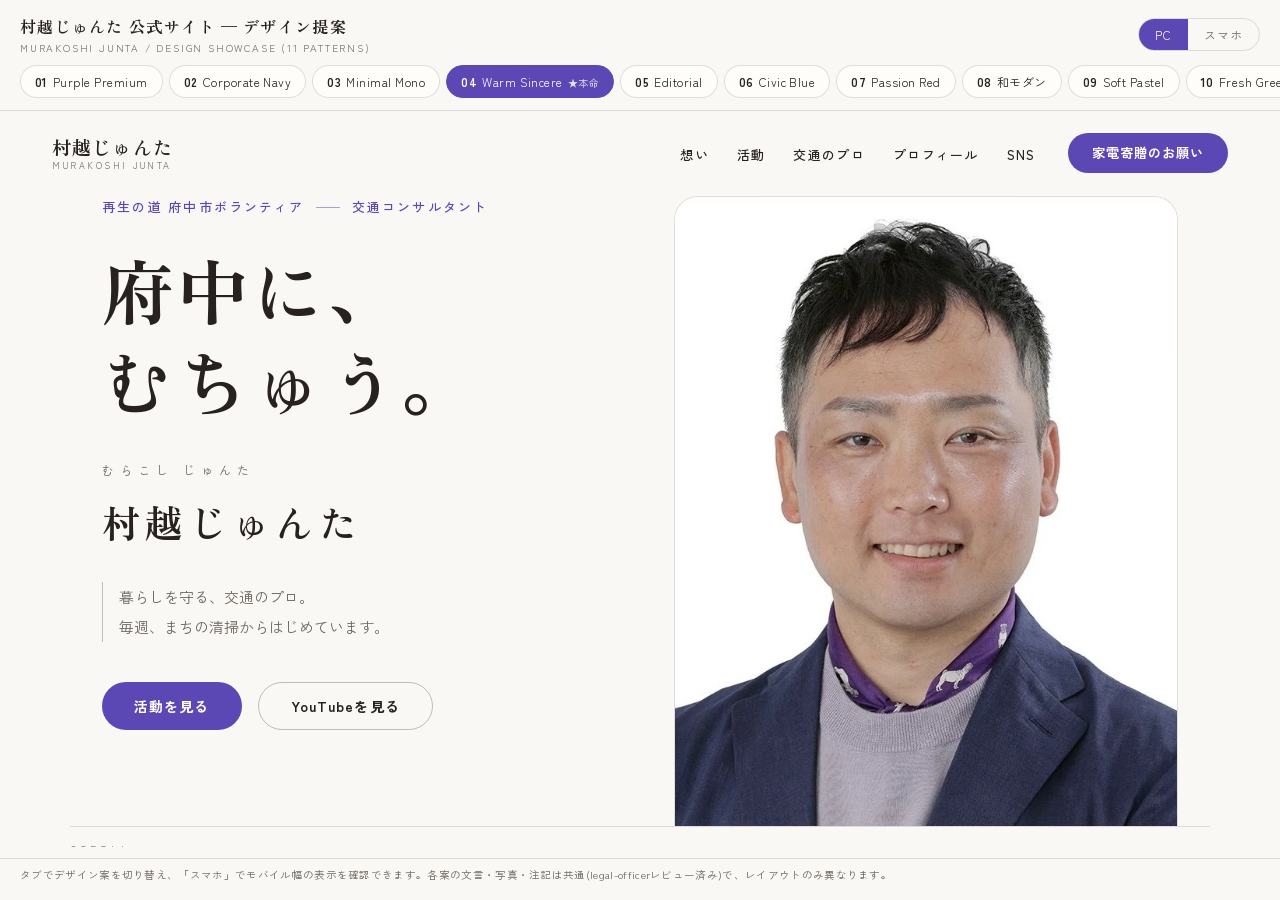
==== index.html @ f4a3b95d "村越じゅんた公式サイト: 本命案(pattern-00)+ショーケース+素材 - 本命案: 誠実紫×暖オフホワイト×明朝、legal-officerレビュー済み - ショーケース: 11案タブ切替(残" ====
<!DOCTYPE html>
<html lang="ja">
<head>
<meta charset="UTF-8">
<meta name="viewport" content="width=device-width, initial-scale=1.0">
<meta name="robots" content="noindex, nofollow">
<title>村越じゅんた 公式サイト デザイン提案(全11案)</title>
<meta name="description" content="村越じゅんた公式サイトのデザイン提案ショーケース。11案をタブで切り替えて確認できます。">
<meta property="og:type" content="website">
<meta property="og:title" content="村越じゅんた 公式サイト デザイン提案(全11案)">
<meta property="og:description" content="11案をタブで切り替えて確認できます。">
<meta property="og:image" content="https://yukinobu-nakamura.github.io/murakoshi-hp/assets/img/ogp.png">
<meta name="twitter:card" content="summary_large_image">
<link rel="icon" href="assets/img/favicon-64.png" type="image/png">
<link rel="preconnect" href="https://fonts.googleapis.com">
<link rel="preconnect" href="https://fonts.gstatic.com" crossorigin>
<link href="https://fonts.googleapis.com/css2?family=Zen+Kaku+Gothic+New:wght@400;500;700&family=Zen+Old+Mincho:wght@700&display=swap" rel="stylesheet">
<style>
:root{
  --bg:#faf8f4; --panel:#fffdfa; --ink:#272220; --soft:#6f6862;
  --accent:#5b48b5; --line:rgba(39,34,32,.14);
}
*{ box-sizing:border-box; }
html,body{ height:100%; }
body{
  margin:0; font-family:"Zen Kaku Gothic New","Hiragino Kaku Gothic ProN",sans-serif;
  background:var(--bg); color:var(--ink);
  display:flex; flex-direction:column;
}
.bar{
  border-bottom:1px solid var(--line);
  background:var(--bg);
  flex-shrink:0;
}
.bar__top{
  display:flex; align-items:center; justify-content:space-between; gap:16px;
  padding:14px 20px 10px;
}
.bar__title{ display:flex; flex-direction:column; gap:2px; min-width:0; }
.bar__name{
  font-family:"Zen Old Mincho",serif; font-weight:700; font-size:16px; letter-spacing:.08em;
  white-space:nowrap; overflow:hidden; text-overflow:ellipsis;
}
.bar__sub{ font-size:10px; letter-spacing:.18em; color:var(--soft); }
.dev{ display:flex; gap:0; border:1px solid var(--line); border-radius:999px; overflow:hidden; flex-shrink:0; }
.dev button{
  border:0; background:transparent; padding:7px 16px;
  font:inherit; font-size:12px; letter-spacing:.08em; color:var(--soft); cursor:pointer;
}
.dev button.is-on{ background:var(--accent); color:#fffdfa; }
.tabs{
  display:flex; gap:6px; padding:0 20px 12px;
  overflow-x:auto; -webkit-overflow-scrolling:touch; scrollbar-width:thin;
}
.tab{
  flex-shrink:0;
  border:1px solid var(--line); border-radius:999px;
  background:var(--panel); color:var(--ink);
  padding:7px 14px; font:inherit; font-size:12px; letter-spacing:.04em; cursor:pointer;
  transition:border-color .2s, background-color .2s, color .2s;
  white-space:nowrap;
}
.tab:hover{ border-color:var(--accent); color:var(--accent); }
.tab.is-on{ background:var(--accent); border-color:var(--accent); color:#fffdfa; }
.tab .no{ font-weight:700; margin-right:5px; }
.tab .star{ margin-left:5px; font-size:10px; opacity:.85; }
.stage{
  flex:1; min-height:0;
  display:flex; justify-content:center;
  background:#efece6;
}
.stage iframe{
  border:0; width:100%; height:100%; background:#fff; display:block;
  transition:width .3s;
}
.stage.is-sp{ padding:16px 0; }
.stage.is-sp iframe{
  width:390px; max-width:calc(100vw - 32px);
  border:1px solid var(--line); border-radius:16px;
  box-shadow:0 8px 40px rgba(39,34,32,.12);
}
.note{
  flex-shrink:0; border-top:1px solid var(--line);
  padding:8px 20px; font-size:10.5px; color:var(--soft); letter-spacing:.03em;
  background:var(--bg);
}
@media (max-width:768px){
  .bar__top{ padding:12px 16px 8px; }
  .tabs{ padding:0 16px 10px; }
  .note{ display:none; }
}
</style>
</head>
<body>

<header class="bar">
  <div class="bar__top">
    <div class="bar__title">
      <span class="bar__name">村越じゅんた 公式サイト — デザイン提案</span>
      <span class="bar__sub">MURAKOSHI JUNTA / DESIGN SHOWCASE (11 PATTERNS)</span>
    </div>
    <div class="dev" role="group" aria-label="表示幅の切り替え">
      <button type="button" id="devPc" class="is-on">PC</button>
      <button type="button" id="devSp">スマホ</button>
    </div>
  </div>
  <nav class="tabs" id="tabs" aria-label="デザイン案の切り替え"></nav>
</header>

<main class="stage" id="stage">
  <iframe id="frame" title="デザイン案プレビュー" src="patterns/pattern-00.html"></iframe>
</main>

<p class="note">タブでデザイン案を切り替え、「スマホ」でモバイル幅の表示を確認できます。各案の文言・写真・注記は共通(legal-officerレビュー済み)で、レイアウトのみ異なります。</p>

<script>
(function(){
  'use strict';
  var PATTERNS = [
    { no:'01', name:'Purple Premium',  file:'pattern-01.html' },
    { no:'02', name:'Corporate Navy',  file:'pattern-02.html' },
    { no:'03', name:'Minimal Mono',    file:'pattern-03.html' },
    { no:'04', name:'Warm Sincere',    file:'pattern-00.html', star:true },
    { no:'05', name:'Editorial',       file:'pattern-05.html' },
    { no:'06', name:'Civic Blue',      file:'pattern-06.html' },
    { no:'07', name:'Passion Red',     file:'pattern-07.html' },
    { no:'08', name:'和モダン',         file:'pattern-08.html' },
    { no:'09', name:'Soft Pastel',     file:'pattern-09.html' },
    { no:'10', name:'Fresh Green',     file:'pattern-10.html' },
    { no:'11', name:'Lavender Tech',   file:'pattern-11.html' }
  ];
  var tabs = document.getElementById('tabs');
  var frame = document.getElementById('frame');
  var stage = document.getElementById('stage');
  var devPc = document.getElementById('devPc');
  var devSp = document.getElementById('devSp');

  PATTERNS.forEach(function(p){
    var b = document.createElement('button');
    b.type = 'button';
    b.className = 'tab';
    b.dataset.file = p.file;
    b.dataset.no = p.no;
    b.innerHTML = '<span class="no">' + p.no + '</span>' + p.name + (p.star ? '<span class="star">★本命</span>' : '');
    b.addEventListener('click', function(){ select(p.no, true); });
    tabs.appendChild(b);
  });

  function select(no, pushHash){
    var p = PATTERNS.find(function(x){ return x.no === no; }) || PATTERNS[3];
    [].forEach.call(tabs.children, function(t){ t.classList.toggle('is-on', t.dataset.no === p.no); });
    var next = 'patterns/' + p.file;
    if (frame.getAttribute('src') !== next) frame.setAttribute('src', next);
    if (pushHash) history.replaceState(null, '', '#p' + p.no);
    document.title = '【' + p.no + ' ' + p.name + '】村越じゅんた 公式サイト デザイン提案';
  }

  devPc.addEventListener('click', function(){
    stage.classList.remove('is-sp');
    devPc.classList.add('is-on'); devSp.classList.remove('is-on');
  });
  devSp.addEventListener('click', function(){
    stage.classList.add('is-sp');
    devSp.classList.add('is-on'); devPc.classList.remove('is-on');
  });

  var m = location.hash.match(/^#p(\d{2})$/);
  select(m ? m[1] : '04', false);
})();
</script>
</body>
</html>
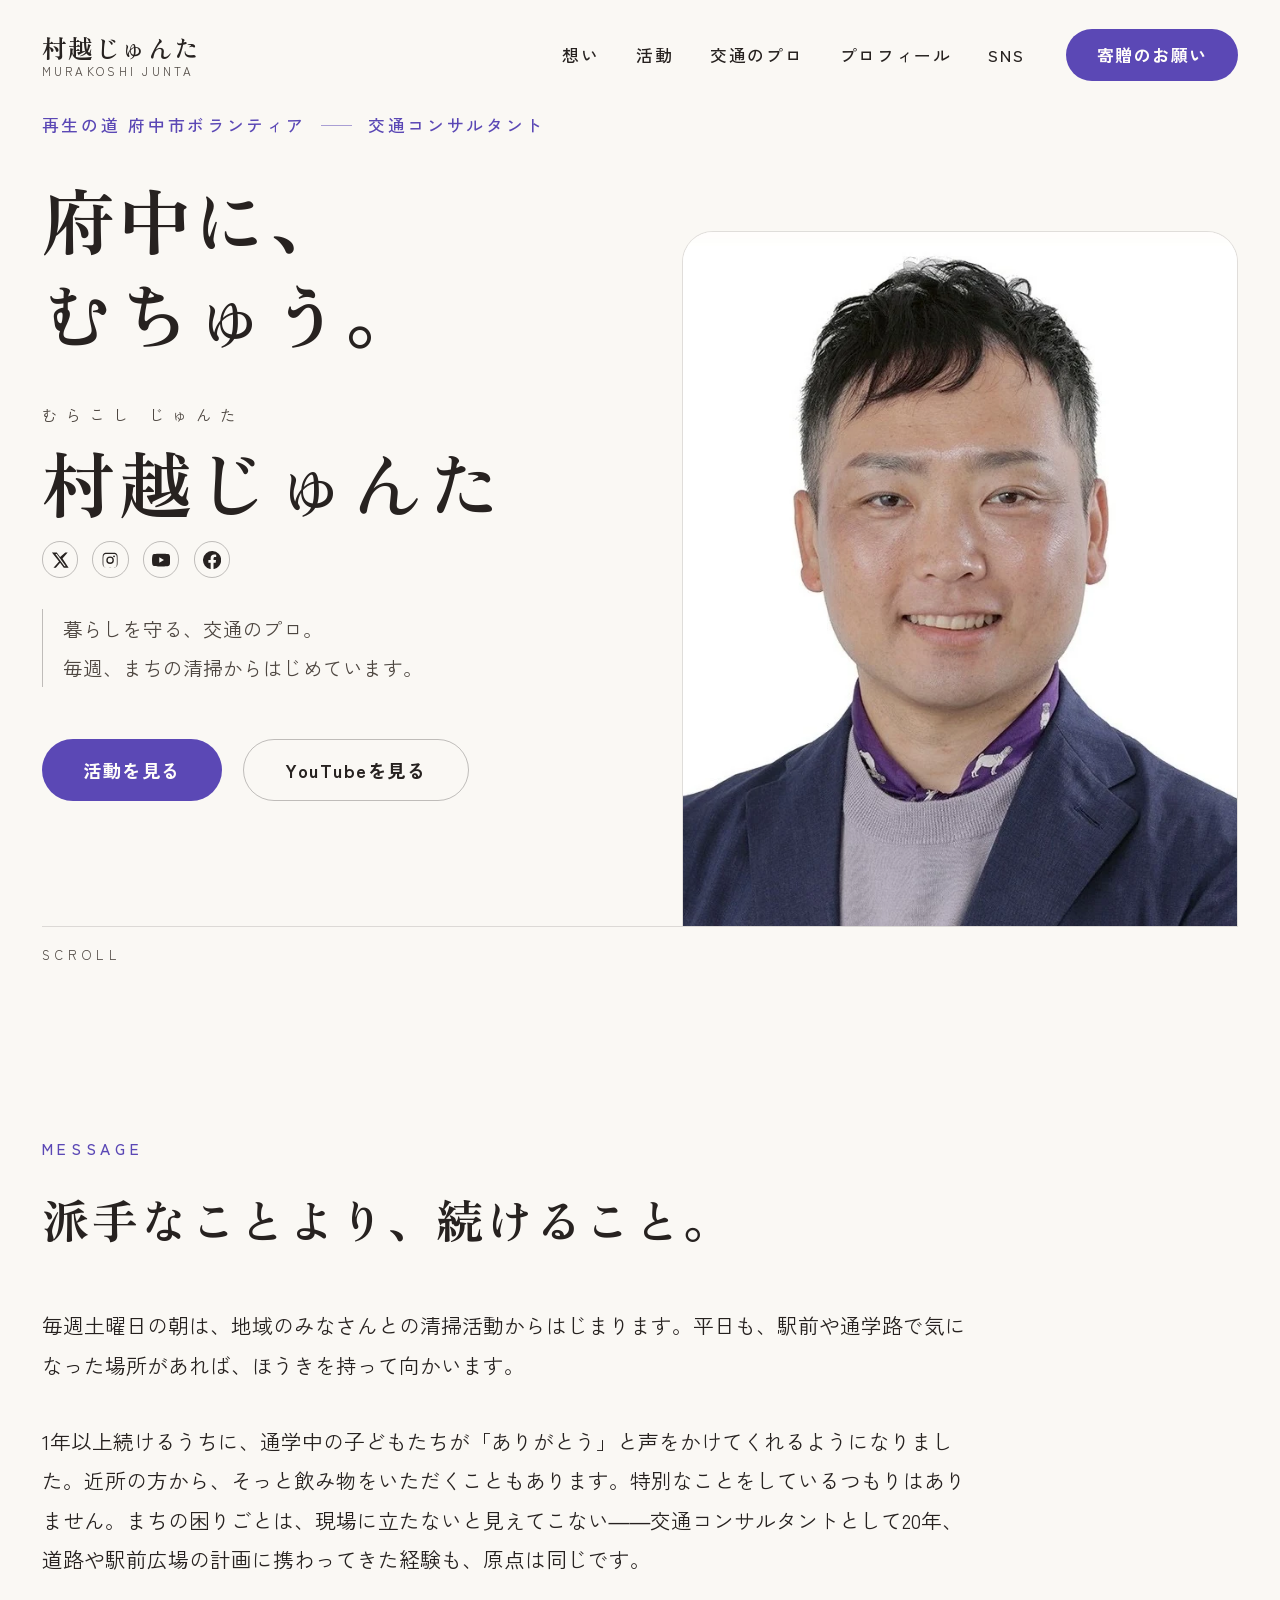
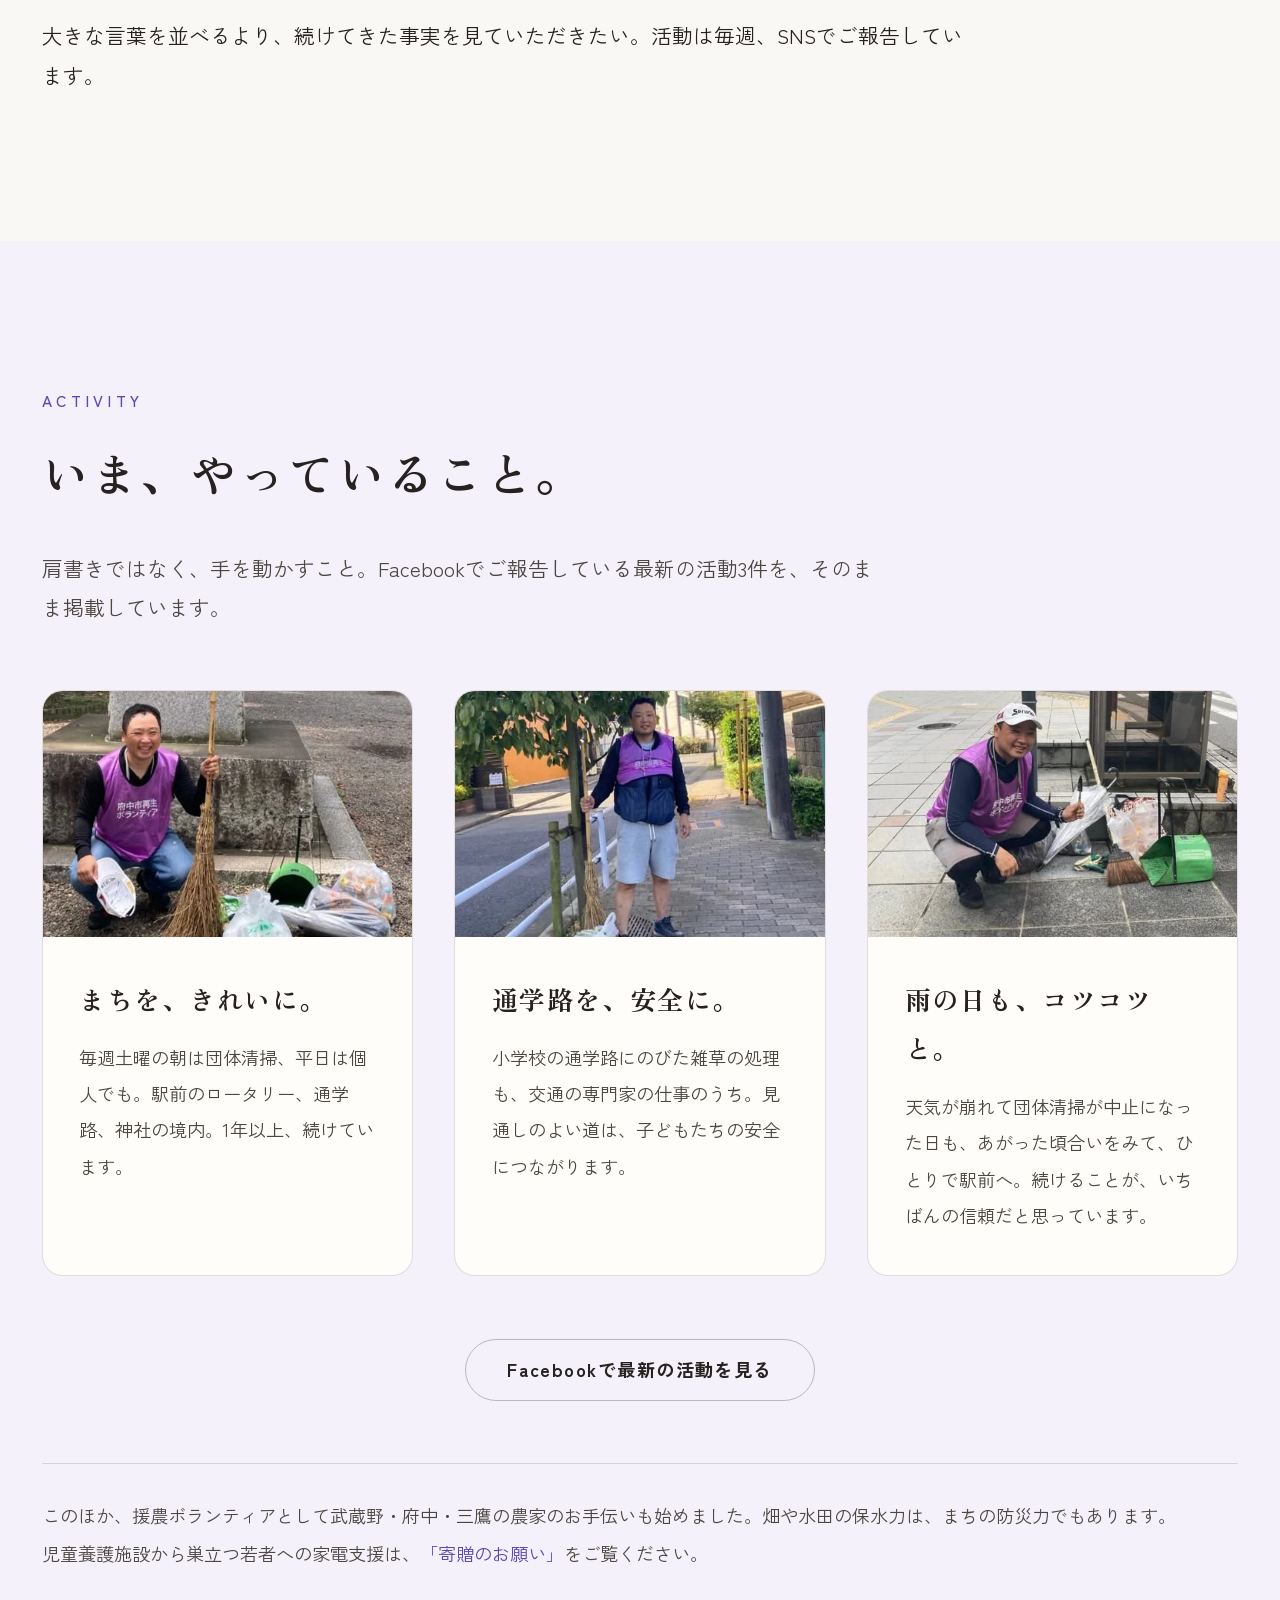
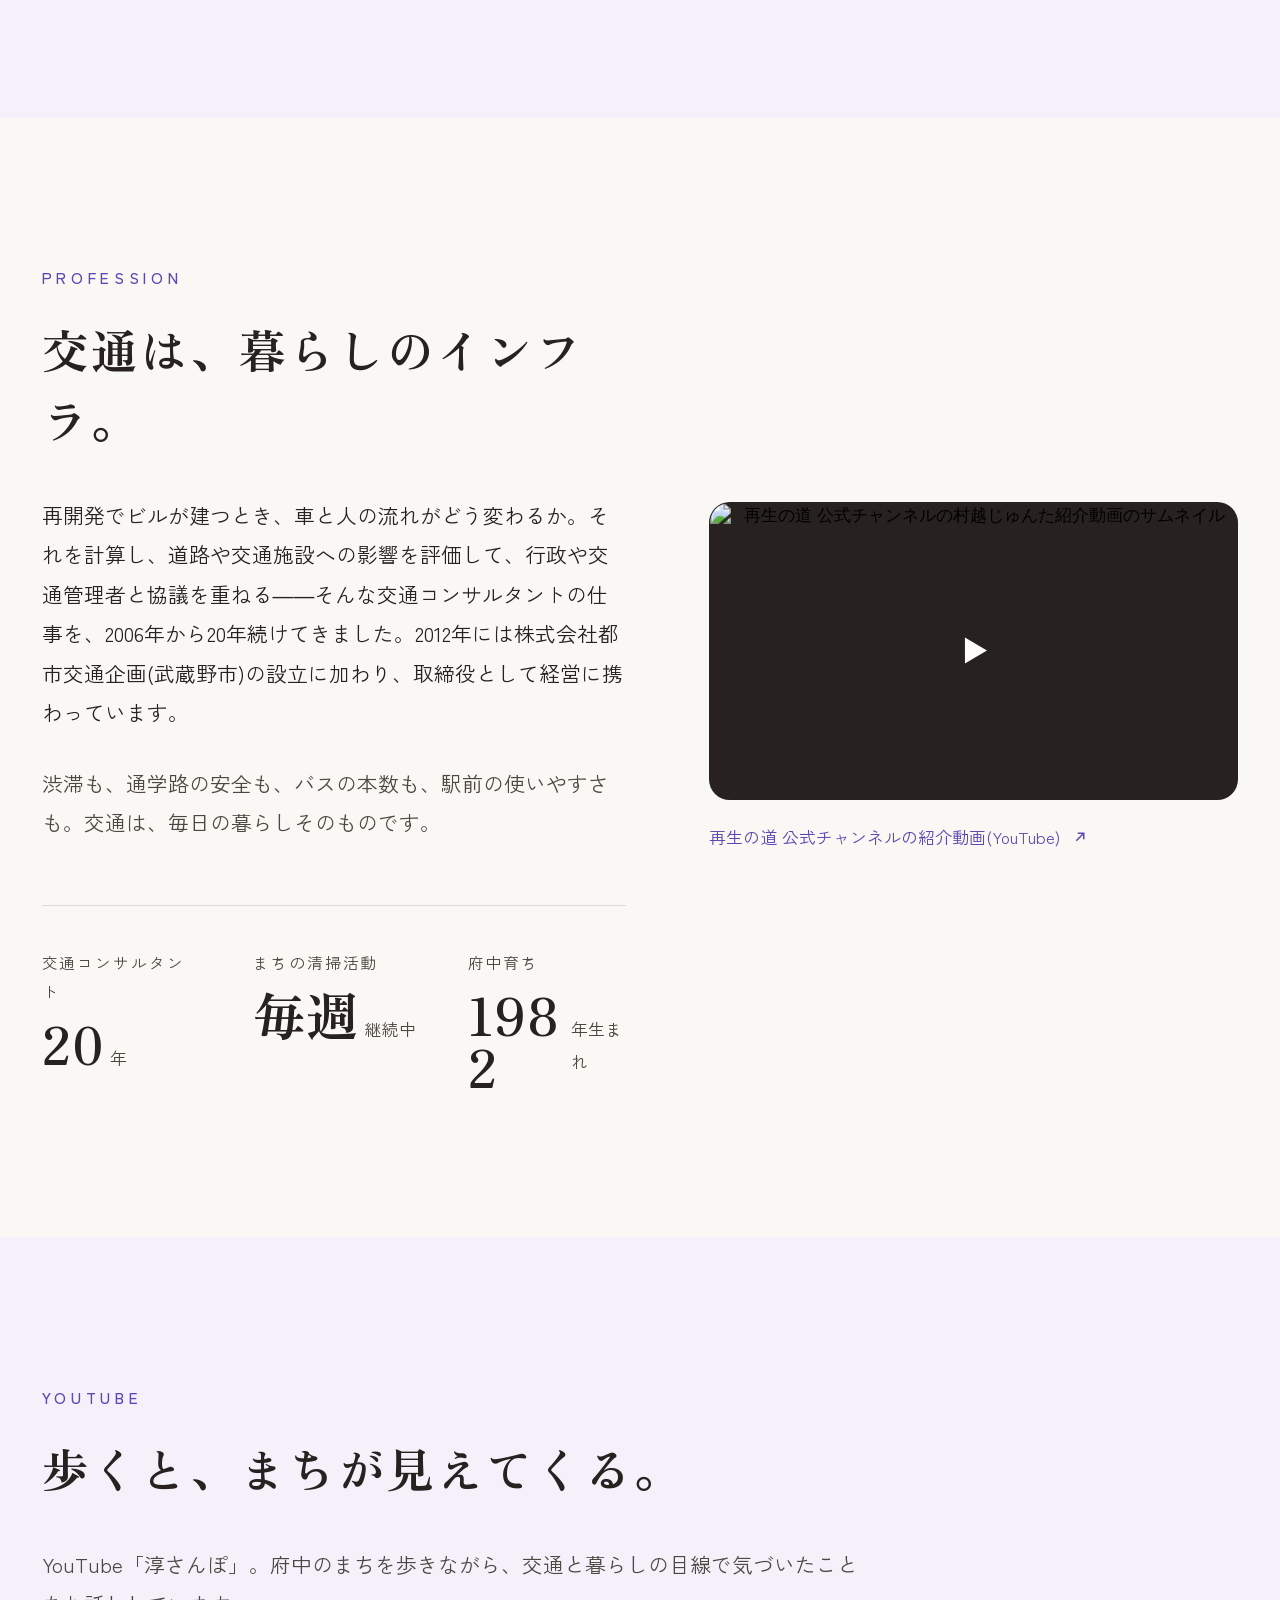
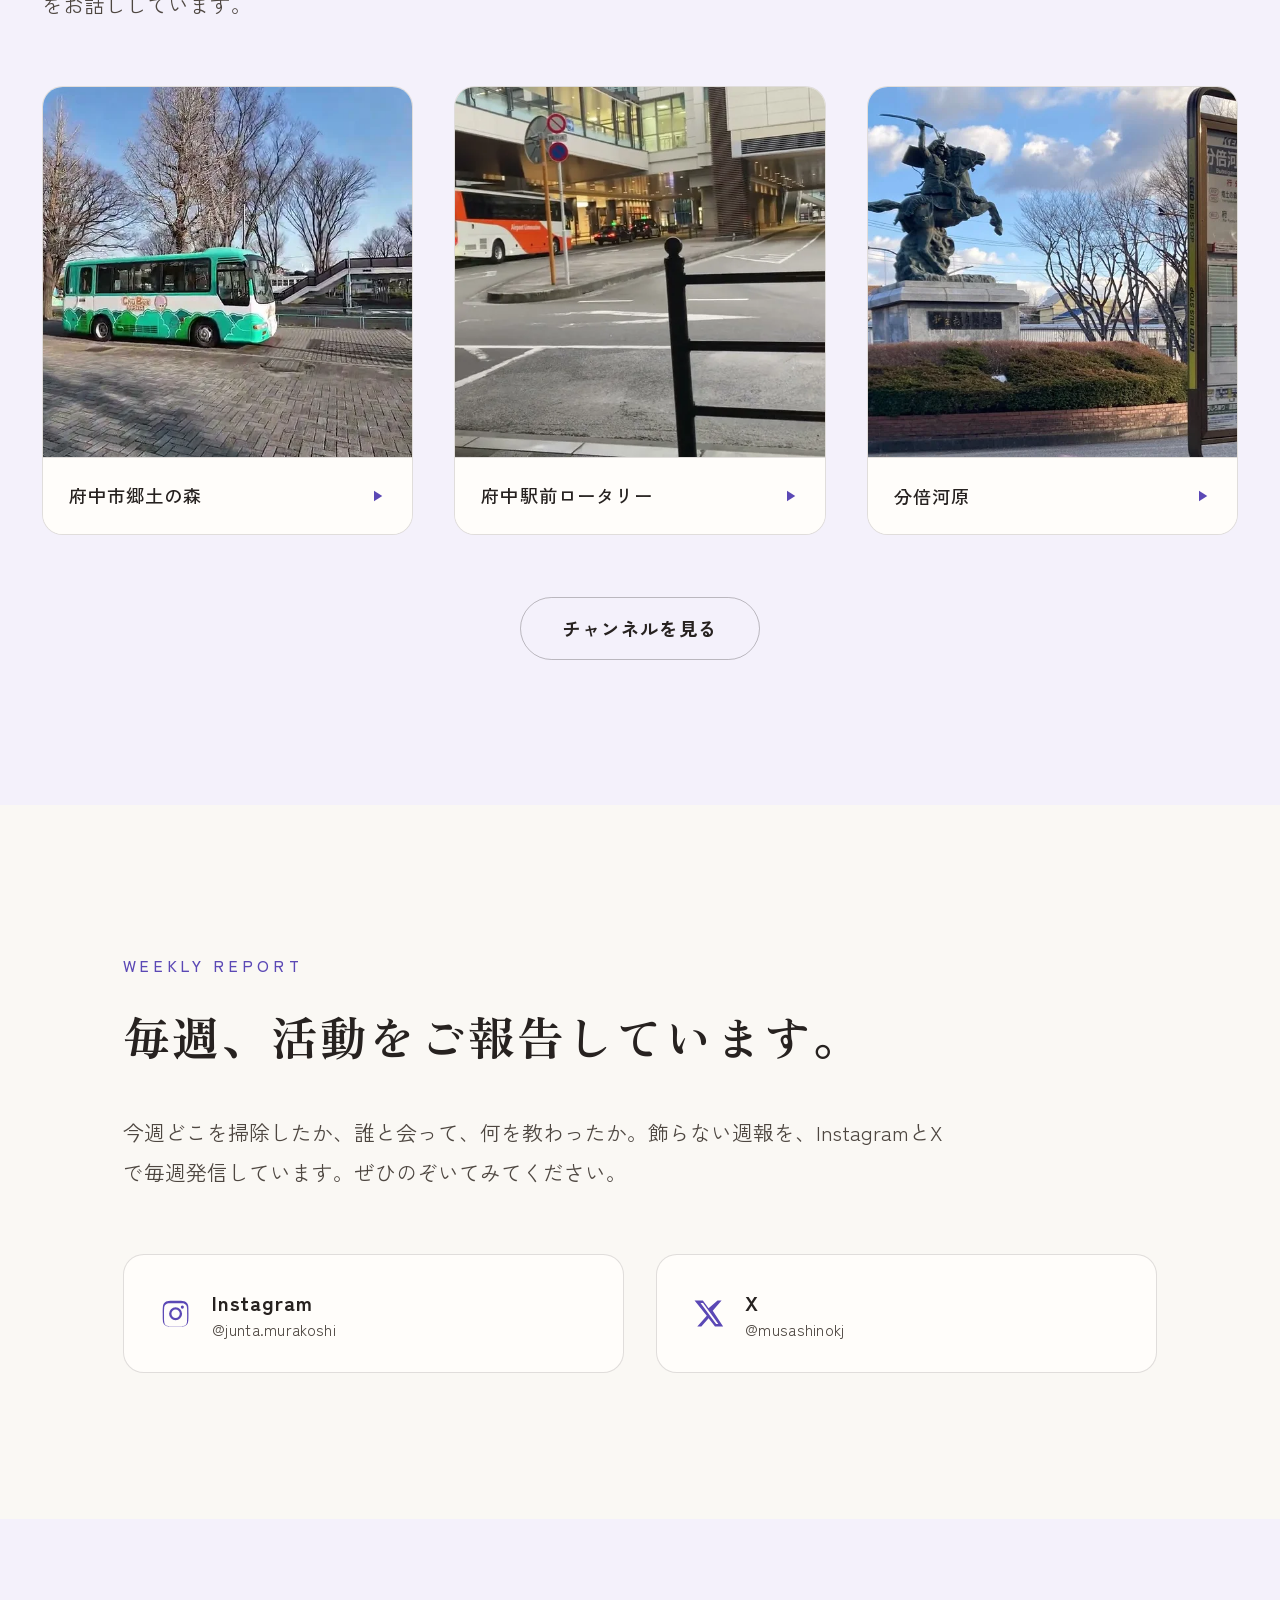
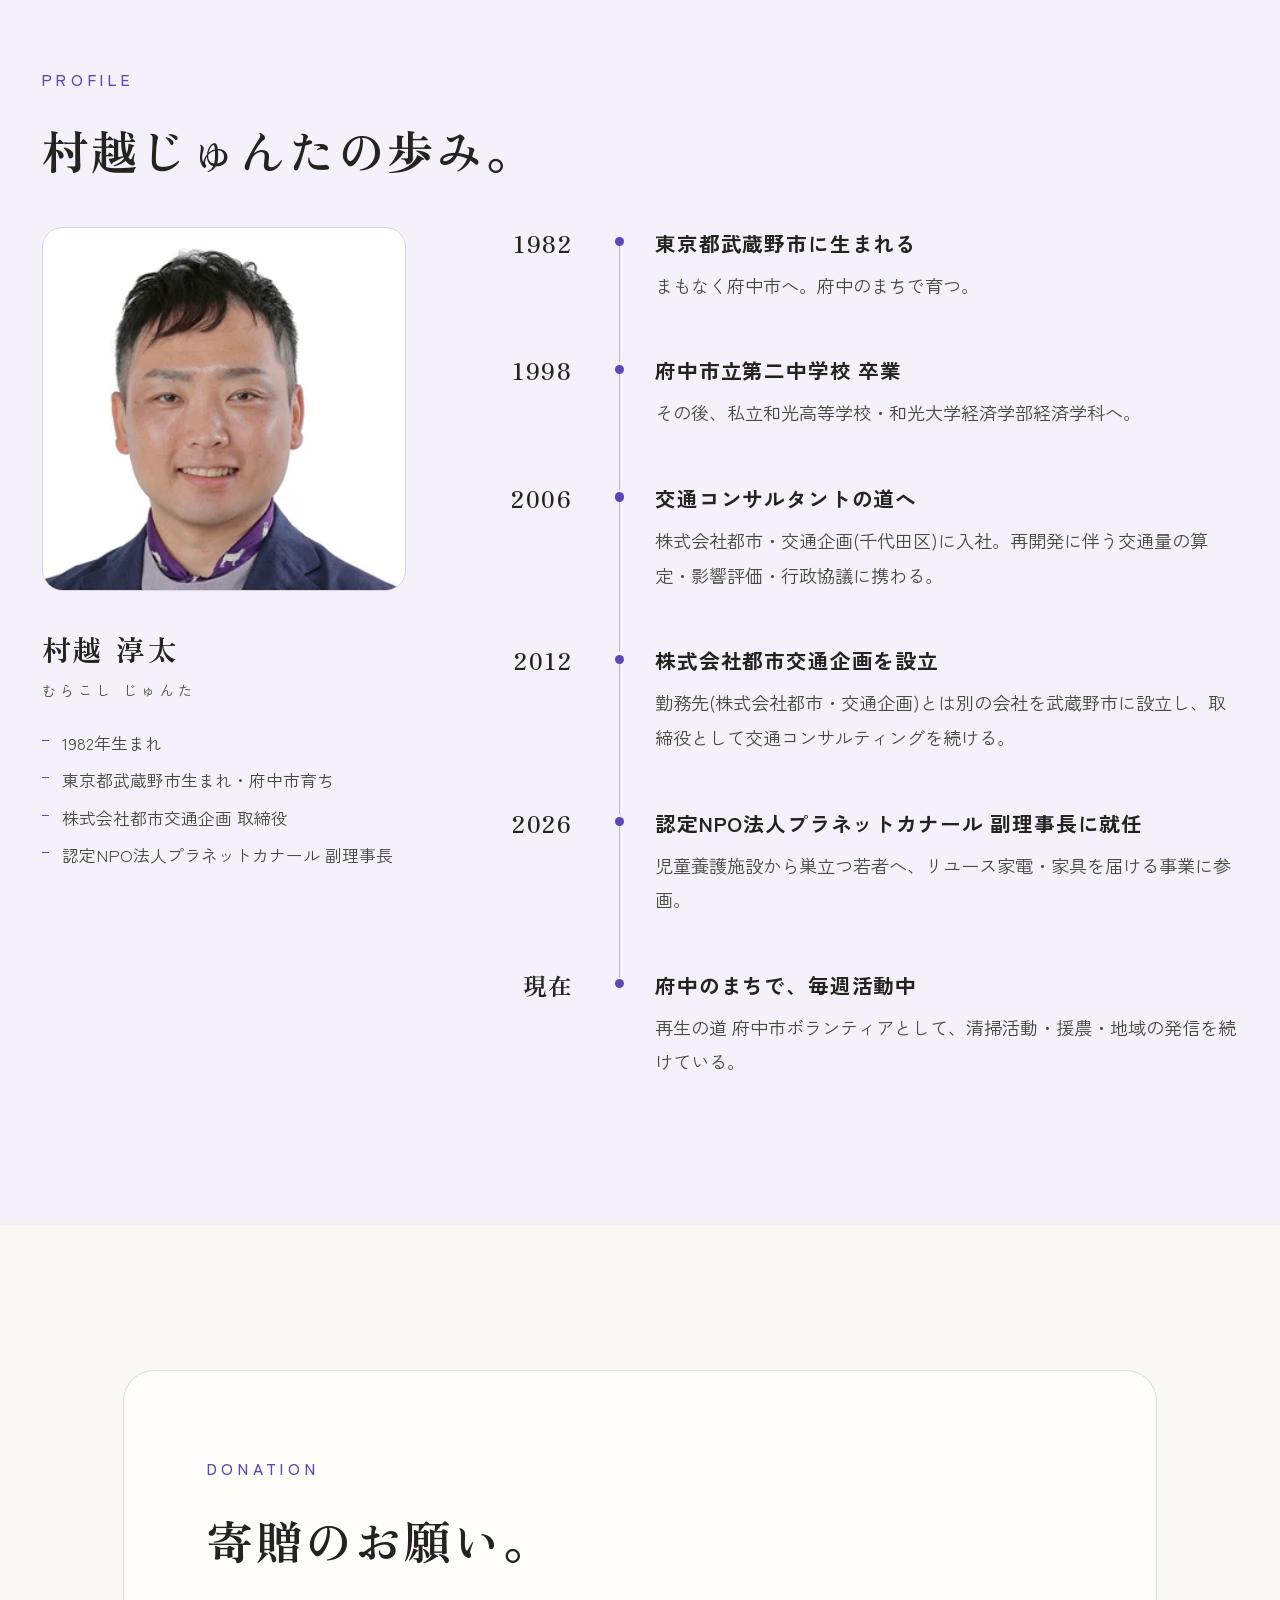
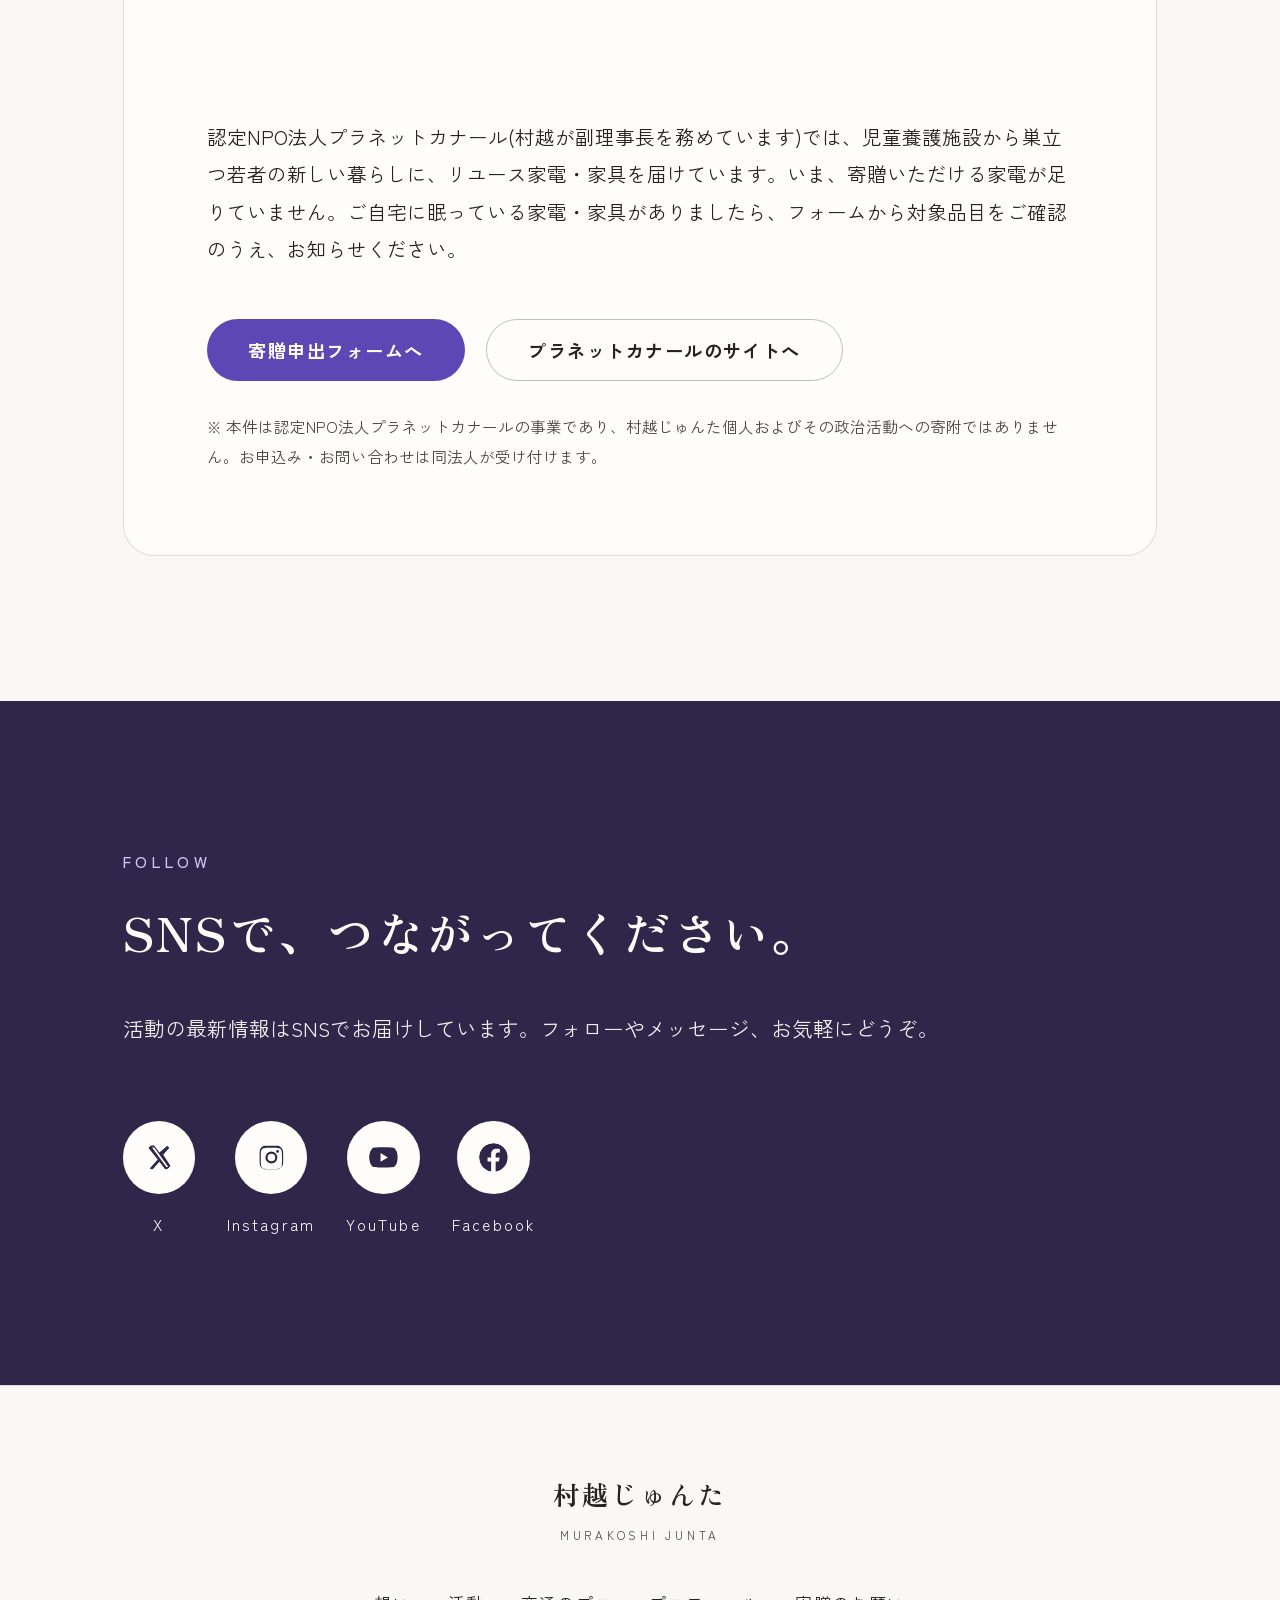
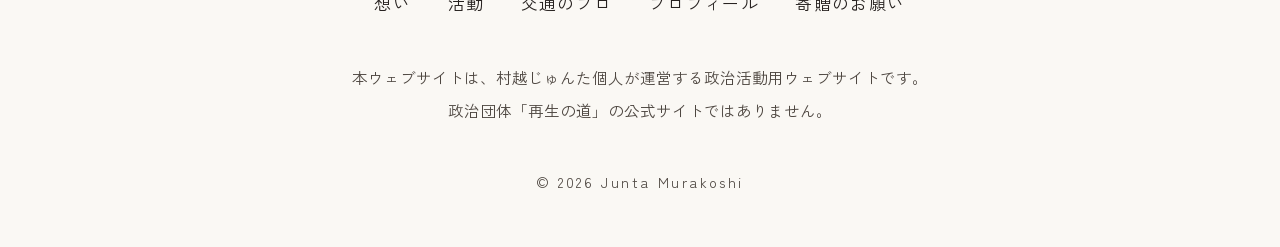
==== commit 53fdcd0a: "04案(Warm Sincere)を採用しルートindex.html化+指示8項目を反映 - 採用: patterns/pattern-00.html を index.html へ昇格。旧ショーケース" ====
--- a/index.html
+++ b/index.html
@@ -4,169 +4,348 @@
 <meta charset="UTF-8">
 <meta name="viewport" content="width=device-width, initial-scale=1.0">
 <meta name="robots" content="noindex, nofollow">
-<title>村越じゅんた 公式サイト デザイン提案(全11案)</title>
-<meta name="description" content="村越じゅんた公式サイトのデザイン提案ショーケース。11案をタブで切り替えて確認できます。">
+<title>村越じゅんた 公式サイト｜府中に、むちゅう。</title>
+<meta name="description" content="村越じゅんた(むらこし じゅんた)公式サイト。交通コンサルタント20年。府中のまちで、毎週の清掃活動と子ども・若者への支援を続けています。">
 <meta property="og:type" content="website">
-<meta property="og:title" content="村越じゅんた 公式サイト デザイン提案(全11案)">
-<meta property="og:description" content="11案をタブで切り替えて確認できます。">
-<meta property="og:image" content="https://yukinobu-nakamura.github.io/murakoshi-hp/assets/img/ogp.png">
+<meta property="og:title" content="村越じゅんた 公式サイト｜府中に、むちゅう。">
+<meta property="og:description" content="交通コンサルタント20年。府中のまちで、毎週の清掃活動と子ども・若者への支援を続けています。">
+<meta property="og:image" content="assets/img/ogp.png">
 <meta name="twitter:card" content="summary_large_image">
 <link rel="icon" href="assets/img/favicon-64.png" type="image/png">
+<link rel="apple-touch-icon" href="assets/img/apple-touch-icon.png">
 <link rel="preconnect" href="https://fonts.googleapis.com">
 <link rel="preconnect" href="https://fonts.gstatic.com" crossorigin>
-<link href="https://fonts.googleapis.com/css2?family=Zen+Kaku+Gothic+New:wght@400;500;700&family=Zen+Old+Mincho:wght@700&display=swap" rel="stylesheet">
-<style>
-:root{
-  --bg:#faf8f4; --panel:#fffdfa; --ink:#272220; --soft:#6f6862;
-  --accent:#5b48b5; --line:rgba(39,34,32,.14);
-}
-*{ box-sizing:border-box; }
-html,body{ height:100%; }
-body{
-  margin:0; font-family:"Zen Kaku Gothic New","Hiragino Kaku Gothic ProN",sans-serif;
-  background:var(--bg); color:var(--ink);
-  display:flex; flex-direction:column;
-}
-.bar{
-  border-bottom:1px solid var(--line);
-  background:var(--bg);
-  flex-shrink:0;
-}
-.bar__top{
-  display:flex; align-items:center; justify-content:space-between; gap:16px;
-  padding:14px 20px 10px;
-}
-.bar__title{ display:flex; flex-direction:column; gap:2px; min-width:0; }
-.bar__name{
-  font-family:"Zen Old Mincho",serif; font-weight:700; font-size:16px; letter-spacing:.08em;
-  white-space:nowrap; overflow:hidden; text-overflow:ellipsis;
-}
-.bar__sub{ font-size:10px; letter-spacing:.18em; color:var(--soft); }
-.dev{ display:flex; gap:0; border:1px solid var(--line); border-radius:999px; overflow:hidden; flex-shrink:0; }
-.dev button{
-  border:0; background:transparent; padding:7px 16px;
-  font:inherit; font-size:12px; letter-spacing:.08em; color:var(--soft); cursor:pointer;
-}
-.dev button.is-on{ background:var(--accent); color:#fffdfa; }
-.tabs{
-  display:flex; gap:6px; padding:0 20px 12px;
-  overflow-x:auto; -webkit-overflow-scrolling:touch; scrollbar-width:thin;
-}
-.tab{
-  flex-shrink:0;
-  border:1px solid var(--line); border-radius:999px;
-  background:var(--panel); color:var(--ink);
-  padding:7px 14px; font:inherit; font-size:12px; letter-spacing:.04em; cursor:pointer;
-  transition:border-color .2s, background-color .2s, color .2s;
-  white-space:nowrap;
-}
-.tab:hover{ border-color:var(--accent); color:var(--accent); }
-.tab.is-on{ background:var(--accent); border-color:var(--accent); color:#fffdfa; }
-.tab .no{ font-weight:700; margin-right:5px; }
-.tab .star{ margin-left:5px; font-size:10px; opacity:.85; }
-.stage{
-  flex:1; min-height:0;
-  display:flex; justify-content:center;
-  background:#efece6;
-}
-.stage iframe{
-  border:0; width:100%; height:100%; background:#fff; display:block;
-  transition:width .3s;
-}
-.stage.is-sp{ padding:16px 0; }
-.stage.is-sp iframe{
-  width:390px; max-width:calc(100vw - 32px);
-  border:1px solid var(--line); border-radius:16px;
-  box-shadow:0 8px 40px rgba(39,34,32,.12);
-}
-.note{
-  flex-shrink:0; border-top:1px solid var(--line);
-  padding:8px 20px; font-size:10.5px; color:var(--soft); letter-spacing:.03em;
-  background:var(--bg);
-}
-@media (max-width:768px){
-  .bar__top{ padding:12px 16px 8px; }
-  .tabs{ padding:0 16px 10px; }
-  .note{ display:none; }
-}
-</style>
+<link href="https://fonts.googleapis.com/css2?family=Zen+Kaku+Gothic+New:wght@400;500;700&family=Zen+Old+Mincho:wght@600;700&display=swap" rel="stylesheet">
+<link rel="stylesheet" href="assets/css/style.css?v=20260914a">
 </head>
 <body>
 
-<header class="bar">
-  <div class="bar__top">
-    <div class="bar__title">
-      <span class="bar__name">村越じゅんた 公式サイト — デザイン提案</span>
-      <span class="bar__sub">MURAKOSHI JUNTA / DESIGN SHOWCASE (11 PATTERNS)</span>
-    </div>
-    <div class="dev" role="group" aria-label="表示幅の切り替え">
-      <button type="button" id="devPc" class="is-on">PC</button>
-      <button type="button" id="devSp">スマホ</button>
-    </div>
-  </div>
-  <nav class="tabs" id="tabs" aria-label="デザイン案の切り替え"></nav>
+<header class="header" id="header">
+  <div class="header__inner">
+    <a class="header__logo" href="#top">
+      <span class="header__logo-name">村越じゅんた</span>
+      <span class="header__logo-sub">MURAKOSHI JUNTA</span>
+    </a>
+    <nav class="nav" id="nav" aria-label="メインナビゲーション">
+      <ul class="nav__list">
+        <li><a class="nav__link" href="#message">想い</a></li>
+        <li><a class="nav__link" href="#activity">活動</a></li>
+        <li><a class="nav__link" href="#work">交通のプロ</a></li>
+        <li><a class="nav__link" href="#profile">プロフィール</a></li>
+        <li><a class="nav__link" href="#contact">SNS</a></li>
+      </ul>
+      <a class="btn btn--solid btn--nav" href="#reuse">寄贈のお願い</a>
+    </nav>
+    <button class="menu-btn" id="menuBtn" aria-expanded="false" aria-controls="nav" aria-label="メニューを開く">
+      <span class="menu-btn__bar"></span>
+      <span class="menu-btn__bar"></span>
+    </button>
+  </div>
 </header>
 
-<main class="stage" id="stage">
-  <iframe id="frame" title="デザイン案プレビュー" src="patterns/pattern-00.html"></iframe>
+<main>
+
+<!-- ============ HERO ============ -->
+<section class="hero" id="top">
+  <div class="hero__inner">
+    <div class="hero__text">
+      <p class="hero__kicker">再生の道 府中市ボランティア<span class="hero__kicker-sep" aria-hidden="true"></span>交通コンサルタント</p>
+      <h1 class="hero__catch">府中に、<br>むちゅう。</h1>
+      <p class="hero__name">
+        <span class="hero__name-ruby">むらこし じゅんた</span>
+        <span class="hero__name-row">
+          <span class="hero__name-main">村越じゅんた</span>
+          <span class="hero__sns">
+            <a href="https://x.com/musashinokj" target="_blank" rel="noopener" aria-label="X(旧Twitter) @musashinokj">
+              <svg viewBox="0 0 24 24" aria-hidden="true"><path d="M18.9 2H22l-6.8 7.8L23.2 22h-6.3l-4.9-6.4L6.4 22H3.3l7.3-8.3L1.2 2h6.4l4.4 5.9L18.9 2zm-1.1 18.1h1.7L7.7 3.8H5.8l12 16.3z"/></svg>
+            </a>
+            <a href="https://www.instagram.com/junta.murakoshi" target="_blank" rel="noopener" aria-label="Instagram @junta.murakoshi">
+              <svg viewBox="0 0 24 24" aria-hidden="true"><path d="M12 2.2c3.2 0 3.6 0 4.9.1 1.2.1 1.8.2 2.2.4.6.2 1 .5 1.4.9.4.4.7.8.9 1.4.2.4.4 1 .4 2.2.1 1.3.1 1.6.1 4.9s0 3.6-.1 4.9c-.1 1.2-.2 1.8-.4 2.2-.2.6-.5 1-.9 1.4-.4.4-.8.7-1.4.9-.4.2-1 .4-2.2.4-1.3.1-1.6.1-4.9.1s-3.6 0-4.9-.1c-1.2-.1-1.8-.2-2.2-.4-.6-.2-1-.5-1.4-.9-.4-.4-.7-.8-.9-1.4-.2-.4-.4-1-.4-2.2-.1-1.3-.1-1.6-.1-4.9s0-3.6.1-4.9c.1-1.2.2-1.8.4-2.2.2-.6.5-1 .9-1.4.4-.4.8-.7 1.4-.9.4-.2 1-.4 2.2-.4 1.3-.1 1.6-.1 4.9-.1zm0 1.8c-3.1 0-3.5 0-4.8.1-1.1.1-1.5.2-1.9.3-.5.2-.8.4-1.1.7-.3.3-.5.6-.7 1.1-.1.4-.3.8-.3 1.9-.1 1.2-.1 1.6-.1 4.8s0 3.5.1 4.8c.1 1.1.2 1.5.3 1.9.2.5.4.8.7 1.1.3.3.6.5 1.1.7.4.1.8.3 1.9.3 1.2.1 1.6.1 4.8.1s3.5 0 4.8-.1c1.1-.1 1.5-.2 1.9-.3.5-.2.8-.4 1.1-.7.3-.3.5-.6.7-1.1.1-.4.3-.8.3-1.9.1-1.2.1-1.6.1-4.8s0-3.5-.1-4.8c-.1-1.1-.2-1.5-.3-1.9-.2-.5-.4-.8-.7-1.1-.3-.3-.6-.5-1.1-.7-.4-.1-.8-.3-1.9-.3-1.2-.1-1.6-.1-4.8-.1zm0 3.1a5 5 0 1 1 0 10 5 5 0 0 1 0-10zm0 1.8a3.2 3.2 0 1 0 0 6.4 3.2 3.2 0 0 0 0-6.4zm5.2-3.1a1.2 1.2 0 1 1 0 2.4 1.2 1.2 0 0 1 0-2.4z"/></svg>
+            </a>
+            <a href="https://www.youtube.com/@Junta.Murakoshi" target="_blank" rel="noopener" aria-label="YouTube 村越じゅんたチャンネル">
+              <svg viewBox="0 0 24 24" aria-hidden="true"><path d="M23.5 6.2a3 3 0 0 0-2.1-2.1C19.5 3.5 12 3.5 12 3.5s-7.5 0-9.4.6A3 3 0 0 0 .5 6.2 31.3 31.3 0 0 0 0 12a31.3 31.3 0 0 0 .5 5.8 3 3 0 0 0 2.1 2.1c1.9.6 9.4.6 9.4.6s7.5 0 9.4-.6a3 3 0 0 0 2.1-2.1A31.3 31.3 0 0 0 24 12a31.3 31.3 0 0 0-.5-5.8zM9.6 15.6V8.4L15.8 12l-6.2 3.6z"/></svg>
+            </a>
+            <a href="https://www.facebook.com/JuntaMurakoshi" target="_blank" rel="noopener" aria-label="Facebook 村越じゅんた">
+              <svg viewBox="0 0 24 24" aria-hidden="true"><path d="M24 12a12 12 0 1 0-13.9 11.9v-8.4h-3V12h3V9.4c0-3 1.8-4.7 4.6-4.7 1.3 0 2.7.2 2.7.2v3h-1.5c-1.5 0-2 .9-2 1.9V12h3.3l-.5 3.5h-2.8v8.4A12 12 0 0 0 24 12z"/></svg>
+            </a>
+          </span>
+        </span>
+      </p>
+      <p class="hero__lead">暮らしを守る、交通のプロ。<br>毎週、まちの清掃からはじめています。</p>
+      <div class="hero__cta">
+        <a class="btn btn--solid" href="#activity">活動を見る</a>
+        <a class="btn btn--ghost" href="https://www.youtube.com/@Junta.Murakoshi" target="_blank" rel="noopener">YouTubeを見る</a>
+      </div>
+    </div>
+    <div class="hero__visual">
+      <div class="hero__panel">
+        <img class="hero__photo" src="assets/img/hero_portrait.webp" width="807" height="808"
+             alt="村越じゅんたのポートレート。紺のジャケットに紫のスカーフ、笑顔" fetchpriority="high">
+      </div>
+    </div>
+  </div>
+  <div class="hero__foot" aria-hidden="true"><span class="hero__scroll">SCROLL</span></div>
+</section>
+
+<!-- ============ MESSAGE ============ -->
+<section class="section section--message" id="message">
+  <div class="container">
+    <p class="section__kicker">MESSAGE</p>
+    <h2 class="section__title">派手なことより、<br class="sp-only">続けること。</h2>
+    <div class="message__body">
+      <p>毎週土曜日の朝は、地域のみなさんとの清掃活動からはじまります。平日も、駅前や通学路で気になった場所があれば、ほうきを持って向かいます。</p>
+      <p>1年以上続けるうちに、通学中の子どもたちが「ありがとう」と声をかけてくれるようになりました。近所の方から、そっと飲み物をいただくこともあります。特別なことをしているつもりはありません。まちの困りごとは、現場に立たないと見えてこない――交通コンサルタントとして20年、道路や駅前広場の計画に携わってきた経験も、原点は同じです。</p>
+      <p>大きな言葉を並べるより、続けてきた事実を見ていただきたい。活動は毎週、SNSでご報告しています。</p>
+    </div>
+  </div>
+</section>
+
+<!-- ============ ACTIVITY ============ -->
+<section class="section section--tint" id="activity">
+  <div class="container">
+    <p class="section__kicker">ACTIVITY</p>
+    <h2 class="section__title">いま、やっていること。</h2>
+    <p class="section__lead">肩書きではなく、手を動かすこと。Facebookでご報告している最新の活動3件を、そのまま掲載しています。</p>
+    <div class="cards" id="fbCards"
+         data-fb-src="assets/data/facebook-latest.json"
+         data-fb-page="https://www.facebook.com/JuntaMurakoshi">
+      <!-- ▼ Facebook最新投稿3件を自動表示。取得できない場合は以下の既定カードを表示 -->
+      <article class="card">
+        <figure class="card__media">
+          <img src="assets/img/act_shrine.webp" width="480" height="320" loading="lazy"
+               alt="府中市再生ボランティアのビブスを着て、神社の境内でほうきとごみ袋を手に清掃する村越じゅんた">
+        </figure>
+        <div class="card__body">
+          <h3 class="card__title">まちを、きれいに。</h3>
+          <p class="card__text">毎週土曜の朝は団体清掃、平日は個人でも。駅前のロータリー、通学路、神社の境内。1年以上、続けています。</p>
+        </div>
+      </article>
+      <article class="card">
+        <figure class="card__media">
+          <img src="assets/img/act_street.webp" width="480" height="320" loading="lazy"
+               alt="通学路の歩道で、集めた草のごみ袋とともに立つ村越じゅんた">
+        </figure>
+        <div class="card__body">
+          <h3 class="card__title">通学路を、安全に。</h3>
+          <p class="card__text">小学校の通学路にのびた雑草の処理も、交通の専門家の仕事のうち。見通しのよい道は、子どもたちの安全につながります。</p>
+        </div>
+      </article>
+      <article class="card">
+        <figure class="card__media">
+          <img src="assets/img/act_bus.webp" width="495" height="330" loading="lazy"
+               alt="雨上がりのバス停で、ほうきとちりとりを手にしゃがんで笑う村越じゅんた">
+        </figure>
+        <div class="card__body">
+          <h3 class="card__title">雨の日も、コツコツと。</h3>
+          <p class="card__text">天気が崩れて団体清掃が中止になった日も、あがった頃合いをみて、ひとりで駅前へ。続けることが、いちばんの信頼だと思っています。</p>
+        </div>
+      </article>
+    </div>
+    <div class="section__more">
+      <a class="btn btn--ghost" href="https://www.facebook.com/JuntaMurakoshi" target="_blank" rel="noopener">Facebookで最新の活動を見る</a>
+    </div>
+    <p class="activity__note">このほか、援農ボランティアとして武蔵野・府中・三鷹の農家のお手伝いも始めました。畑や水田の保水力は、まちの防災力でもあります。<br>児童養護施設から巣立つ若者への家電支援は、<a href="#reuse">「寄贈のお願い」</a>をご覧ください。</p>
+  </div>
+</section>
+
+<!-- ============ WORK (交通のプロ) ============ -->
+<section class="section" id="work">
+  <div class="container">
+    <div class="work__grid">
+      <div class="work__text">
+        <p class="section__kicker">PROFESSION</p>
+        <h2 class="section__title">交通は、暮らしの<br class="sp-only">インフラ。</h2>
+        <p class="work__para">再開発でビルが建つとき、車と人の流れがどう変わるか。それを計算し、道路や交通施設への影響を評価して、行政や交通管理者と協議を重ねる――そんな交通コンサルタントの仕事を、2006年から20年続けてきました。2012年には株式会社都市交通企画(武蔵野市)の設立に加わり、取締役として経営に携わっています。</p>
+        <p class="work__para">渋滞も、通学路の安全も、バスの本数も、駅前の使いやすさも。交通は、毎日の暮らしそのものです。</p>
+        <dl class="work__facts">
+          <div class="work__fact">
+            <dt>交通コンサルタント</dt>
+            <dd><em>20</em><span>年</span></dd>
+          </div>
+          <div class="work__fact">
+            <dt>まちの清掃活動</dt>
+            <dd><em>毎週</em><span>継続中</span></dd>
+          </div>
+          <div class="work__fact">
+            <dt>府中育ち</dt>
+            <dd><em>1982</em><span>年生まれ</span></dd>
+          </div>
+        </dl>
+      </div>
+      <figure class="work__media">
+        <div class="work__video">
+          <button type="button" class="ytlite" data-yt-id="B7JWWvv4Uy0"
+                  data-yt-title="【再生の道】「暮らしを守る交通のプロ」交通専門コンサルタント・村越じゅんた(府中市)"
+                  aria-label="動画を再生: 【再生の道】「暮らしを守る交通のプロ」交通専門コンサルタント・村越じゅんた(府中市)">
+            <img class="ytlite__thumb" src="https://i.ytimg.com/vi/B7JWWvv4Uy0/maxresdefault.jpg"
+                 width="1280" height="720" loading="lazy" referrerpolicy="no-referrer"
+                 onerror="this.onerror=null;this.src='https://i.ytimg.com/vi/B7JWWvv4Uy0/hqdefault.jpg';"
+                 alt="再生の道 公式チャンネルの村越じゅんた紹介動画のサムネイル">
+            <span class="ytlite__play" aria-hidden="true"></span>
+          </button>
+        </div>
+        <figcaption class="work__caption">
+          <a href="https://www.youtube.com/watch?v=B7JWWvv4Uy0" target="_blank" rel="noopener">再生の道 公式チャンネルの紹介動画(YouTube)</a>
+        </figcaption>
+      </figure>
+    </div>
+  </div>
+</section>
+
+<!-- ============ SANPO ============ -->
+<section class="section section--tint" id="sanpo">
+  <div class="container">
+    <p class="section__kicker">YOUTUBE</p>
+    <h2 class="section__title">歩くと、まちが<br class="sp-only">見えてくる。</h2>
+    <p class="section__lead">YouTube「淳さんぽ」。府中のまちを歩きながら、交通と暮らしの目線で気づいたことをお話ししています。</p>
+    <div class="sanpo__grid">
+      <a class="sanpo__item" href="https://www.youtube.com/watch?v=P18rnRufKVE" target="_blank" rel="noopener">
+        <img src="assets/img/sanpo_kyodo.webp" width="560" height="560" loading="lazy" alt="淳さんぽ 府中市郷土の森の回のサムネイル。コミュニティバス「ちゅうバス」">
+        <span class="sanpo__label">府中市郷土の森</span>
+      </a>
+      <a class="sanpo__item" href="https://www.youtube.com/watch?v=SL5E2aWD_Wo" target="_blank" rel="noopener">
+        <img src="assets/img/sanpo_fuchueki.webp" width="560" height="560" loading="lazy" alt="淳さんぽ 府中駅前ロータリーの回のサムネイル">
+        <span class="sanpo__label">府中駅前ロータリー</span>
+      </a>
+      <a class="sanpo__item" href="https://www.youtube.com/watch?v=EZQrBDZMz8U" target="_blank" rel="noopener">
+        <img src="assets/img/sanpo_bubai.webp" width="560" height="560" loading="lazy" alt="淳さんぽ 分倍河原の回のサムネイル">
+        <span class="sanpo__label">分倍河原</span>
+      </a>
+    </div>
+    <div class="section__more">
+      <a class="btn btn--ghost" href="https://www.youtube.com/@Junta.Murakoshi" target="_blank" rel="noopener">チャンネルを見る</a>
+    </div>
+  </div>
+</section>
+
+<!-- ============ WEEKLY ============ -->
+<section class="section" id="weekly">
+  <div class="container container--narrow">
+    <p class="section__kicker">WEEKLY REPORT</p>
+    <h2 class="section__title">毎週、活動を<br class="sp-only">ご報告しています。</h2>
+    <p class="section__lead">今週どこを掃除したか、誰と会って、何を教わったか。飾らない週報を、InstagramとXで毎週発信しています。ぜひのぞいてみてください。</p>
+    <div class="weekly__actions">
+      <a class="sns-chip" href="https://www.instagram.com/junta.murakoshi" target="_blank" rel="noopener">
+        <svg class="sns-chip__icon" viewBox="0 0 24 24" aria-hidden="true"><path d="M12 2.2c3.2 0 3.6 0 4.9.1 1.2.1 1.8.2 2.2.4.6.2 1 .5 1.4.9.4.4.7.8.9 1.4.2.4.4 1 .4 2.2.1 1.3.1 1.6.1 4.9s0 3.6-.1 4.9c-.1 1.2-.2 1.8-.4 2.2-.2.6-.5 1-.9 1.4-.4.4-.8.7-1.4.9-.4.2-1 .4-2.2.4-1.3.1-1.6.1-4.9.1s-3.6 0-4.9-.1c-1.2-.1-1.8-.2-2.2-.4-.6-.2-1-.5-1.4-.9-.4-.4-.7-.8-.9-1.4-.2-.4-.4-1-.4-2.2-.1-1.3-.1-1.6-.1-4.9s0-3.6.1-4.9c.1-1.2.2-1.8.4-2.2.2-.6.5-1 .9-1.4.4-.4.8-.7 1.4-.9.4-.2 1-.4 2.2-.4 1.3-.1 1.6-.1 4.9-.1zm0 1.8c-3.1 0-3.5 0-4.8.1-1.1.1-1.5.2-1.9.3-.5.2-.8.4-1.1.7-.3.3-.5.6-.7 1.1-.1.4-.3.8-.3 1.9-.1 1.2-.1 1.6-.1 4.8s0 3.5.1 4.8c.1 1.1.2 1.5.3 1.9.2.5.4.8.7 1.1.3.3.6.5 1.1.7.4.1.8.3 1.9.3 1.2.1 1.6.1 4.8.1s3.5 0 4.8-.1c1.1-.1 1.5-.2 1.9-.3.5-.2.8-.4 1.1-.7.3-.3.5-.6.7-1.1.1-.4.3-.8.3-1.9.1-1.2.1-1.6.1-4.8s0-3.5-.1-4.8c-.1-1.1-.2-1.5-.3-1.9-.2-.5-.4-.8-.7-1.1-.3-.3-.6-.5-1.1-.7-.4-.1-.8-.3-1.9-.3-1.2-.1-1.6-.1-4.8-.1zm0 3.1a5 5 0 1 1 0 10 5 5 0 0 1 0-10zm0 1.8a3.2 3.2 0 1 0 0 6.4 3.2 3.2 0 0 0 0-6.4zm5.2-3.1a1.2 1.2 0 1 1 0 2.4 1.2 1.2 0 0 1 0-2.4z"/></svg>
+        <span>Instagram<small>@junta.murakoshi</small></span>
+      </a>
+      <a class="sns-chip" href="https://x.com/musashinokj" target="_blank" rel="noopener">
+        <svg class="sns-chip__icon" viewBox="0 0 24 24" aria-hidden="true"><path d="M18.9 2H22l-6.8 7.8L23.2 22h-6.3l-4.9-6.4L6.4 22H3.3l7.3-8.3L1.2 2h6.4l4.4 5.9L18.9 2zm-1.1 18.1h1.7L7.7 3.8H5.8l12 16.3z"/></svg>
+        <span>X<small>@musashinokj</small></span>
+      </a>
+    </div>
+  </div>
+</section>
+
+<!-- ============ PROFILE ============ -->
+<section class="section section--tint" id="profile">
+  <div class="container">
+    <p class="section__kicker">PROFILE</p>
+    <h2 class="section__title">村越じゅんたの歩み。</h2>
+    <div class="profile__grid">
+      <div class="profile__side">
+        <figure class="profile__photo">
+          <img src="assets/img/profile_square.webp" width="300" height="300" loading="lazy" alt="村越じゅんたの顔写真">
+        </figure>
+        <p class="profile__name">村越 淳太<span>むらこし じゅんた</span></p>
+        <ul class="profile__tags">
+          <li>1982年生まれ</li>
+          <li>東京都武蔵野市生まれ・府中市育ち</li>
+          <li>株式会社都市交通企画 取締役</li>
+          <li>認定NPO法人プラネットカナール 副理事長</li>
+        </ul>
+      </div>
+      <ol class="timeline">
+        <li class="timeline__item">
+          <span class="timeline__year">1982</span>
+          <div class="timeline__body"><h3>東京都武蔵野市に生まれる</h3><p>まもなく府中市へ。府中のまちで育つ。</p></div>
+        </li>
+        <li class="timeline__item">
+          <span class="timeline__year">1998</span>
+          <div class="timeline__body"><h3>府中市立第二中学校 卒業</h3><p>その後、私立和光高等学校・和光大学経済学部経済学科へ。</p></div>
+        </li>
+        <li class="timeline__item">
+          <span class="timeline__year">2006</span>
+          <div class="timeline__body"><h3>交通コンサルタントの道へ</h3><p>株式会社都市・交通企画(千代田区)に入社。再開発に伴う交通量の算定・影響評価・行政協議に携わる。</p></div>
+        </li>
+        <li class="timeline__item">
+          <span class="timeline__year">2012</span>
+          <div class="timeline__body"><h3>株式会社都市交通企画を設立</h3><p>勤務先(株式会社都市・交通企画)とは別の会社を武蔵野市に設立し、取締役として交通コンサルティングを続ける。</p></div>
+        </li>
+        <li class="timeline__item">
+          <span class="timeline__year">2026</span>
+          <div class="timeline__body"><h3>認定NPO法人プラネットカナール 副理事長に就任</h3><p>児童養護施設から巣立つ若者へ、リユース家電・家具を届ける事業に参画。</p></div>
+        </li>
+        <li class="timeline__item">
+          <span class="timeline__year">現在</span>
+          <div class="timeline__body"><h3>府中のまちで、毎週活動中</h3><p>再生の道 府中市ボランティアとして、清掃活動・援農・地域の発信を続けている。</p></div>
+        </li>
+      </ol>
+    </div>
+  </div>
+</section>
+
+<!-- ============ REUSE ============ -->
+<section class="section" id="reuse">
+  <div class="container container--narrow">
+    <div class="reuse__box">
+      <p class="section__kicker">DONATION</p>
+      <h2 class="section__title">寄贈のお願い。</h2>
+      <p class="section__lead">使わなくなった家電が、若者の新生活の力になります。</p>
+      <p class="reuse__text">認定NPO法人プラネットカナール(村越が副理事長を務めています)では、児童養護施設から巣立つ若者の新しい暮らしに、リユース家電・家具を届けています。いま、寄贈いただける家電が足りていません。ご自宅に眠っている家電・家具がありましたら、フォームから対象品目をご確認のうえ、お知らせください。</p>
+      <div class="reuse__actions">
+        <a class="btn btn--solid" href="https://docs.google.com/forms/d/e/1FAIpQLSe4DnVeYI9LdldJdtuti_cgeQETK0g8HhqURRJVZ_h4wasCOg/viewform" target="_blank" rel="noopener">寄贈申出フォームへ</a>
+        <a class="btn btn--ghost" href="https://planetcanal.org/" target="_blank" rel="noopener">プラネットカナールのサイトへ</a>
+      </div>
+      <p class="reuse__note">※ 本件は認定NPO法人プラネットカナールの事業であり、村越じゅんた個人およびその政治活動への寄附ではありません。お申込み・お問い合わせは同法人が受け付けます。</p>
+    </div>
+  </div>
+</section>
+
+<!-- ============ CONTACT ============ -->
+<section class="section section--contact" id="contact">
+  <div class="container container--narrow">
+    <p class="section__kicker section__kicker--light">FOLLOW</p>
+    <h2 class="section__title section__title--light">SNSで、<br class="sp-only">つながってください。</h2>
+    <p class="section__lead section__lead--light">活動の最新情報はSNSでお届けしています。フォローやメッセージ、お気軽にどうぞ。</p>
+    <ul class="contact__sns">
+      <li><a href="https://x.com/musashinokj" target="_blank" rel="noopener" aria-label="X(旧Twitter) @musashinokj">
+        <svg viewBox="0 0 24 24" aria-hidden="true"><path d="M18.9 2H22l-6.8 7.8L23.2 22h-6.3l-4.9-6.4L6.4 22H3.3l7.3-8.3L1.2 2h6.4l4.4 5.9L18.9 2zm-1.1 18.1h1.7L7.7 3.8H5.8l12 16.3z"/></svg>
+        <span>X</span></a></li>
+      <li><a href="https://www.instagram.com/junta.murakoshi" target="_blank" rel="noopener" aria-label="Instagram @junta.murakoshi">
+        <svg viewBox="0 0 24 24" aria-hidden="true"><path d="M12 2.2c3.2 0 3.6 0 4.9.1 1.2.1 1.8.2 2.2.4.6.2 1 .5 1.4.9.4.4.7.8.9 1.4.2.4.4 1 .4 2.2.1 1.3.1 1.6.1 4.9s0 3.6-.1 4.9c-.1 1.2-.2 1.8-.4 2.2-.2.6-.5 1-.9 1.4-.4.4-.8.7-1.4.9-.4.2-1 .4-2.2.4-1.3.1-1.6.1-4.9.1s-3.6 0-4.9-.1c-1.2-.1-1.8-.2-2.2-.4-.6-.2-1-.5-1.4-.9-.4-.4-.7-.8-.9-1.4-.2-.4-.4-1-.4-2.2-.1-1.3-.1-1.6-.1-4.9s0-3.6.1-4.9c.1-1.2.2-1.8.4-2.2.2-.6.5-1 .9-1.4.4-.4.8-.7 1.4-.9.4-.2 1-.4 2.2-.4 1.3-.1 1.6-.1 4.9-.1zm0 1.8c-3.1 0-3.5 0-4.8.1-1.1.1-1.5.2-1.9.3-.5.2-.8.4-1.1.7-.3.3-.5.6-.7 1.1-.1.4-.3.8-.3 1.9-.1 1.2-.1 1.6-.1 4.8s0 3.5.1 4.8c.1 1.1.2 1.5.3 1.9.2.5.4.8.7 1.1.3.3.6.5 1.1.7.4.1.8.3 1.9.3 1.2.1 1.6.1 4.8.1s3.5 0 4.8-.1c1.1-.1 1.5-.2 1.9-.3.5-.2.8-.4 1.1-.7.3-.3.5-.6.7-1.1.1-.4.3-.8.3-1.9.1-1.2.1-1.6.1-4.8s0-3.5-.1-4.8c-.1-1.1-.2-1.5-.3-1.9-.2-.5-.4-.8-.7-1.1-.3-.3-.6-.5-1.1-.7-.4-.1-.8-.3-1.9-.3-1.2-.1-1.6-.1-4.8-.1zm0 3.1a5 5 0 1 1 0 10 5 5 0 0 1 0-10zm0 1.8a3.2 3.2 0 1 0 0 6.4 3.2 3.2 0 0 0 0-6.4zm5.2-3.1a1.2 1.2 0 1 1 0 2.4 1.2 1.2 0 0 1 0-2.4z"/></svg>
+        <span>Instagram</span></a></li>
+      <li><a href="https://www.youtube.com/@Junta.Murakoshi" target="_blank" rel="noopener" aria-label="YouTube 村越じゅんたチャンネル">
+        <svg viewBox="0 0 24 24" aria-hidden="true"><path d="M23.5 6.2a3 3 0 0 0-2.1-2.1C19.5 3.5 12 3.5 12 3.5s-7.5 0-9.4.6A3 3 0 0 0 .5 6.2 31.3 31.3 0 0 0 0 12a31.3 31.3 0 0 0 .5 5.8 3 3 0 0 0 2.1 2.1c1.9.6 9.4.6 9.4.6s7.5 0 9.4-.6a3 3 0 0 0 2.1-2.1A31.3 31.3 0 0 0 24 12a31.3 31.3 0 0 0-.5-5.8zM9.6 15.6V8.4L15.8 12l-6.2 3.6z"/></svg>
+        <span>YouTube</span></a></li>
+      <li><a href="https://www.facebook.com/JuntaMurakoshi" target="_blank" rel="noopener" aria-label="Facebook 村越じゅんた">
+        <svg viewBox="0 0 24 24" aria-hidden="true"><path d="M24 12a12 12 0 1 0-13.9 11.9v-8.4h-3V12h3V9.4c0-3 1.8-4.7 4.6-4.7 1.3 0 2.7.2 2.7.2v3h-1.5c-1.5 0-2 .9-2 1.9V12h3.3l-.5 3.5h-2.8v8.4A12 12 0 0 0 24 12z"/></svg>
+        <span>Facebook</span></a></li>
+    </ul>
+  </div>
+</section>
+
 </main>
 
-<p class="note">タブでデザイン案を切り替え、「スマホ」でモバイル幅の表示を確認できます。各案の文言・写真・注記は共通(legal-officerレビュー済み)で、レイアウトのみ異なります。</p>
-
-<script>
-(function(){
-  'use strict';
-  var PATTERNS = [
-    { no:'01', name:'Purple Premium',  file:'pattern-01.html' },
-    { no:'02', name:'Corporate Navy',  file:'pattern-02.html' },
-    { no:'03', name:'Minimal Mono',    file:'pattern-03.html' },
-    { no:'04', name:'Warm Sincere',    file:'pattern-00.html', star:true },
-    { no:'05', name:'Editorial',       file:'pattern-05.html' },
-    { no:'06', name:'Civic Blue',      file:'pattern-06.html' },
-    { no:'07', name:'Passion Red',     file:'pattern-07.html' },
-    { no:'08', name:'和モダン',         file:'pattern-08.html' },
-    { no:'09', name:'Soft Pastel',     file:'pattern-09.html' },
-    { no:'10', name:'Fresh Green',     file:'pattern-10.html' },
-    { no:'11', name:'Lavender Tech',   file:'pattern-11.html' }
-  ];
-  var tabs = document.getElementById('tabs');
-  var frame = document.getElementById('frame');
-  var stage = document.getElementById('stage');
-  var devPc = document.getElementById('devPc');
-  var devSp = document.getElementById('devSp');
-
-  PATTERNS.forEach(function(p){
-    var b = document.createElement('button');
-    b.type = 'button';
-    b.className = 'tab';
-    b.dataset.file = p.file;
-    b.dataset.no = p.no;
-    b.innerHTML = '<span class="no">' + p.no + '</span>' + p.name + (p.star ? '<span class="star">★本命</span>' : '');
-    b.addEventListener('click', function(){ select(p.no, true); });
-    tabs.appendChild(b);
-  });
-
-  function select(no, pushHash){
-    var p = PATTERNS.find(function(x){ return x.no === no; }) || PATTERNS[3];
-    [].forEach.call(tabs.children, function(t){ t.classList.toggle('is-on', t.dataset.no === p.no); });
-    var next = 'patterns/' + p.file;
-    if (frame.getAttribute('src') !== next) frame.setAttribute('src', next);
-    if (pushHash) history.replaceState(null, '', '#p' + p.no);
-    document.title = '【' + p.no + ' ' + p.name + '】村越じゅんた 公式サイト デザイン提案';
-  }
-
-  devPc.addEventListener('click', function(){
-    stage.classList.remove('is-sp');
-    devPc.classList.add('is-on'); devSp.classList.remove('is-on');
-  });
-  devSp.addEventListener('click', function(){
-    stage.classList.add('is-sp');
-    devSp.classList.add('is-on'); devPc.classList.remove('is-on');
-  });
-
-  var m = location.hash.match(/^#p(\d{2})$/);
-  select(m ? m[1] : '04', false);
-})();
-</script>
+<footer class="footer">
+  <div class="container footer__inner">
+    <p class="footer__name">村越じゅんた<span>MURAKOSHI JUNTA</span></p>
+    <nav class="footer__nav" aria-label="フッターナビゲーション">
+      <a href="#message">想い</a>
+      <a href="#activity">活動</a>
+      <a href="#work">交通のプロ</a>
+      <a href="#profile">プロフィール</a>
+      <a href="#reuse">寄贈のお願い</a>
+    </nav>
+    <p class="footer__note">本ウェブサイトは、村越じゅんた個人が運営する政治活動用ウェブサイトです。<br>政治団体「再生の道」の公式サイトではありません。</p>
+    <p class="footer__copy">&copy; 2026 Junta Murakoshi</p>
+  </div>
+</footer>
+
+<a class="totop" href="#top" aria-label="ページの先頭へ戻る">
+  <svg viewBox="0 0 24 24" aria-hidden="true"><path d="M12 5l-8 8h5v6h6v-6h5z" fill="none" stroke="currentColor" stroke-width="1.5" stroke-linejoin="round"/></svg>
+</a>
+
+<script src="assets/js/main.js?v=20260914a" defer></script>
 </body>
 </html>
--- a/assets/css/style.css
+++ b/assets/css/style.css
@@ -0,0 +1,581 @@
+@charset "UTF-8";
+/* =====================================================
+   村越じゅんた 公式サイト
+   design tokens — 3色構成(地・墨・紫) / 8px基数 / radius 16-24/pill
+   ===================================================== */
+:root{
+  --bg:        #faf8f4;   /* 地: 暖オフホワイト */
+  --panel:     #fffdfa;   /* パネル白(純白回避) */
+  --tint:      #f4f1fb;   /* 淡紫の面 */
+  --dark:      #2e2749;   /* 深紫紺(契約面) */
+  --ink:       #272220;   /* 墨: 暖ニア黒 */
+  --ink-soft:  #4e4741;   /* サブテキスト(可読性のため濃度を上げた) */
+  --accent:    #5b48b5;   /* アクセント: 誠実な紫 */
+  --accent-dp: #47368f;
+  --line:      rgba(39,34,32,.14);
+  --line-strong: rgba(39,34,32,.28);
+  --serif: "Zen Old Mincho", "Hiragino Mincho ProN", serif;
+  --sans:  "Zen Kaku Gothic New", "Hiragino Kaku Gothic ProN", "Yu Gothic", sans-serif;
+  --header-h: 84px;
+  /* ヒーローの「府中に、むちゅう。」と「村越じゅんた」は同一サイズで運用する */
+  --hero-type: 56px;
+}
+
+*,*::before,*::after{ box-sizing:border-box; }
+html{ scroll-behavior:smooth; }
+body{
+  margin:0;
+  font-family:var(--sans);
+  font-size:16px;
+  line-height:1.9;
+  color:var(--ink);
+  background:var(--bg);
+  -webkit-font-smoothing:antialiased;
+  overflow-wrap:anywhere;
+}
+img{ max-width:100%; height:auto; display:block; }
+a{ color:var(--accent); text-decoration:none; }
+a:hover{ color:var(--accent-dp); }
+:focus-visible{ outline:2px solid var(--accent); outline-offset:3px; border-radius:2px; }
+.sp-only{ display:none; }
+
+/* ---------- container ---------- */
+.container{ max-width:1140px; margin-inline:auto; padding-inline:32px; }
+.container--narrow{ max-width:860px; }
+
+/* ---------- buttons (pill h48 / 塗り+枠の二択) ---------- */
+.btn{
+  display:inline-flex; align-items:center; justify-content:center;
+  height:48px; padding:0 32px;
+  border-radius:999px;
+  font-size:14px; font-weight:700; letter-spacing:.08em;
+  transition:background-color .25s, color .25s, border-color .25s, transform .25s;
+}
+.btn--solid{ background:var(--accent); color:#fffdfa; }
+.btn--solid:hover{ background:var(--accent-dp); color:#fffdfa; transform:translateY(-1px); }
+.btn--ghost{ border:1px solid var(--line-strong); color:var(--ink); background:transparent; }
+.btn--ghost:hover{ border-color:var(--accent); color:var(--accent); }
+.btn--nav{ height:40px; padding:0 24px; font-size:13px; }
+
+/* =====================================================
+   header — 帯を作らず地色と同化 / scrollで縮小
+   ===================================================== */
+.header{
+  position:fixed; inset:0 0 auto 0; z-index:100;
+  height:var(--header-h);
+  transition:height .3s, background-color .3s, box-shadow .3s;
+}
+.header.is-scrolled{
+  height:64px;
+  background:rgba(250,248,244,.94);
+  -webkit-backdrop-filter:blur(8px);
+  backdrop-filter:blur(8px);
+  border-bottom:1px solid var(--line);
+}
+.header__inner{
+  max-width:1240px; height:100%; margin-inline:auto; padding-inline:32px;
+  display:flex; align-items:center; justify-content:space-between; gap:24px;
+}
+.header__logo{ display:flex; flex-direction:column; line-height:1.3; color:var(--ink); position:relative; z-index:100; }
+.header__logo-name{ font-family:var(--serif); font-weight:700; font-size:19px; letter-spacing:.06em; }
+.header__logo-sub{ font-size:9px; letter-spacing:.28em; color:var(--ink-soft); }
+.nav{ display:flex; align-items:center; gap:32px; }
+.nav__list{ display:flex; gap:28px; margin:0; padding:0; list-style:none; }
+.nav__link{
+  font-size:13px; font-weight:500; letter-spacing:.1em; color:var(--ink);
+  padding:8px 0; position:relative;
+}
+.nav__link::after{
+  content:""; position:absolute; left:0; right:100%; bottom:2px;
+  border-bottom:1px solid var(--accent); transition:right .3s;
+}
+.nav__link:hover{ color:var(--accent); }
+.nav__link:hover::after{ right:0; }
+.menu-btn{ display:none; }
+
+/* =====================================================
+   hero — 非対称分割 / 写真は白パネルに下端接地
+   ===================================================== */
+.hero{
+  position:relative;
+  min-height:100svh;
+  display:flex; flex-direction:column; justify-content:flex-end;
+  padding-top:var(--header-h);
+}
+.hero__inner{
+  flex:1;
+  max-width:1140px; width:100%; margin-inline:auto; padding-inline:32px;
+  display:grid; grid-template-columns:1fr .97fr; gap:52px;
+  align-items:end;
+}
+.hero__text{ padding-bottom:96px; }
+.hero__kicker{
+  margin:0 0 24px;
+  font-size:13px; font-weight:500; letter-spacing:.16em; color:var(--accent);
+  display:flex; align-items:center; flex-wrap:wrap; gap:12px;
+}
+.hero__kicker-sep{ width:24px; border-top:1px solid var(--accent); opacity:.5; }
+.hero__catch{
+  margin:0 0 32px;
+  font-family:var(--serif); font-weight:700;
+  font-size:var(--hero-type);
+  line-height:1.28; letter-spacing:.04em;
+}
+.hero__name{ margin:0 0 24px; display:flex; flex-direction:column; gap:4px; }
+.hero__name-ruby{ font-size:12px; letter-spacing:.5em; color:var(--ink-soft); }
+.hero__name-row{ display:flex; align-items:center; flex-wrap:wrap; gap:10px 14px; }
+.hero__name-main{
+  font-family:var(--serif); font-weight:700;
+  font-size:var(--hero-type); line-height:1.28; letter-spacing:.06em;
+  margin-inline-end:-.06em; /* 末尾の字間ぶんを詰めてアイコンを横に収める */
+}
+/* ヒーロー(バナー)の氏名の隣に置くSNSアイコン。幅が足りない画面では自動で下段に回る */
+.hero__sns{ display:flex; align-items:center; gap:11px; }
+.hero__sns a{
+  display:flex; align-items:center; justify-content:center;
+  width:28px; height:28px; border-radius:50%;
+  border:1px solid var(--line-strong); color:var(--ink);
+  transition:background-color .25s, border-color .25s, color .25s, transform .25s;
+}
+.hero__sns svg{ width:14px; height:14px; fill:currentColor; display:block; }
+.hero__sns a:hover{
+  background:var(--accent); border-color:var(--accent); color:#fffdfa;
+  transform:translateY(-2px);
+}
+.hero__lead{
+  margin:0 0 40px; font-size:15px; color:var(--ink-soft);
+  border-left:1px solid var(--line-strong); padding-left:16px; line-height:2;
+}
+.hero__cta{ display:flex; gap:16px; flex-wrap:wrap; }
+.hero__visual{ align-self:end; }
+.hero__panel{
+  background:var(--panel);
+  border:1px solid var(--line);
+  border-bottom:none;
+  border-radius:24px 24px 0 0;
+  overflow:hidden;
+  aspect-ratio:4/5;
+}
+.hero__photo{
+  width:100%; height:100%;
+  object-fit:cover; object-position:50% 14%;
+}
+.hero__foot{
+  border-top:1px solid var(--line);
+  max-width:1140px; width:calc(100% - 64px); margin-inline:auto;
+  display:flex; justify-content:flex-start;
+}
+.hero__scroll{
+  font-size:10px; letter-spacing:.4em; color:var(--ink-soft);
+  padding:12px 0 16px;
+}
+
+/* =====================================================
+   sections — 上下112px(SP64) / 1px罫線のリズム
+   ===================================================== */
+.section{ padding:112px 0; }
+.section--tint{ background:var(--tint); }
+.section__kicker{
+  margin:0 0 16px;
+  font-size:12px; font-weight:500; letter-spacing:.3em; color:var(--accent);
+}
+.section__title{
+  margin:0 0 32px;
+  font-family:var(--serif); font-weight:700;
+  font-size:clamp(26px, 3.2vw, 36px); line-height:1.5; letter-spacing:.05em;
+}
+.section__lead{ margin:0 0 48px; max-width:640px; color:var(--ink-soft); }
+.section__more{ margin-top:48px; display:flex; justify-content:center; }
+
+/* ---------- message ---------- */
+.section--message .section__title{ margin-bottom:40px; }
+.message__body{ max-width:720px; }
+.message__body p{ margin:0 0 28px; }
+.message__body p:last-child{ margin-bottom:0; }
+
+/* ---------- activity cards (3:2統一 / 影なし1px罫) ---------- */
+.cards{
+  display:grid; grid-template-columns:repeat(3, 1fr); gap:32px;
+}
+.card{
+  background:var(--panel);
+  border:1px solid var(--line);
+  border-radius:16px;
+  overflow:hidden;
+  transition:transform .3s, border-color .3s;
+}
+.card:hover{ transform:translateY(-4px); border-color:var(--line-strong); }
+.card__media{ margin:0; aspect-ratio:3/2; overflow:hidden; }
+.card__media img{ width:100%; height:100%; object-fit:cover; }
+.card__body{ padding:28px 28px 32px; }
+.card__title{
+  margin:0 0 12px;
+  font-family:var(--serif); font-weight:700; font-size:20px; letter-spacing:.06em;
+}
+.card__text{ margin:0; font-size:14px; line-height:2; color:var(--ink-soft); }
+/* Facebook最新投稿カード */
+.card__link{ display:flex; flex-direction:column; height:100%; color:var(--ink); }
+.card__link:hover{ color:var(--ink); }
+.card__link .card__media{ flex-shrink:0; }
+.card__link .card__body{ flex:1; }
+.card__meta{
+  margin:0 0 12px; display:flex; align-items:center; gap:8px;
+  font-size:12px; font-weight:500; letter-spacing:.1em; color:var(--accent);
+}
+.card__meta svg{ width:14px; height:14px; fill:currentColor; flex-shrink:0; }
+.card__more{
+  margin:16px 0 0; font-size:12px; letter-spacing:.06em; color:var(--accent);
+}
+.activity__note{
+  margin:48px 0 0; padding-top:24px;
+  border-top:1px solid var(--line);
+  font-size:14px; color:var(--ink-soft); line-height:2.1;
+}
+
+/* ---------- work ---------- */
+.work__grid{
+  display:grid; grid-template-columns:1.05fr .95fr; gap:64px; align-items:center;
+}
+.work__para{ margin:0 0 24px; }
+.work__para + .work__para{ color:var(--ink-soft); }
+.work__facts{
+  margin:48px 0 0; padding:32px 0 0;
+  border-top:1px solid var(--line);
+  display:grid; grid-template-columns:repeat(3, auto); gap:40px;
+}
+.work__fact dt{ font-size:12px; letter-spacing:.12em; color:var(--ink-soft); margin-bottom:8px; }
+.work__fact dd{ margin:0; display:flex; align-items:baseline; gap:4px; }
+.work__fact em{
+  font-style:normal; font-family:var(--serif); font-weight:700;
+  font-size:40px; line-height:1; letter-spacing:.02em;
+}
+.work__fact span{ font-size:13px; color:var(--ink-soft); }
+.work__media{ margin:0; }
+.work__video{
+  aspect-ratio:16/9;
+  border-radius:16px; border:1px solid var(--line);
+  overflow:hidden;
+  background:var(--ink);
+}
+.work__video iframe{
+  width:100%; height:100%; border:0; display:block;
+}
+/* YouTubeサムネイル表示 → クリックで再生に切り替わる軽量埋め込み */
+.ytlite{
+  position:relative; display:block;
+  width:100%; height:100%; padding:0; margin:0;
+  border:0; background:var(--ink); cursor:pointer;
+}
+.ytlite__thumb{
+  width:100%; height:100%; object-fit:cover; display:block;
+  transition:transform .5s, opacity .3s;
+}
+.ytlite:hover .ytlite__thumb{ transform:scale(1.03); opacity:.9; }
+.ytlite__play{
+  position:absolute; left:50%; top:50%; transform:translate(-50%,-50%);
+  width:72px; height:50px; border-radius:12px;
+  background:rgba(39,34,32,.72);
+  transition:background-color .25s;
+}
+.ytlite__play::after{
+  content:""; position:absolute; left:50%; top:50%;
+  transform:translate(-42%,-50%);
+  border-style:solid; border-width:10px 0 10px 17px;
+  border-color:transparent transparent transparent #fffdfa;
+}
+.ytlite:hover .ytlite__play,
+.ytlite:focus-visible .ytlite__play{ background:#cc0000; }
+.work__caption{ margin-top:16px; font-size:13px; }
+.work__caption a{
+  display:inline-flex; align-items:center; gap:8px;
+}
+.work__caption a::after{
+  content:""; width:14px; height:14px;
+  background:currentColor;
+  -webkit-mask:url('data:image/svg+xml;utf8,<svg xmlns="http://www.w3.org/2000/svg" viewBox="0 0 24 24" fill="none" stroke="black" stroke-width="2"><path d="M7 17L17 7M9 7h8v8"/></svg>') center/contain no-repeat;
+  mask:url('data:image/svg+xml;utf8,<svg xmlns="http://www.w3.org/2000/svg" viewBox="0 0 24 24" fill="none" stroke="black" stroke-width="2"><path d="M7 17L17 7M9 7h8v8"/></svg>') center/contain no-repeat;
+}
+
+/* ---------- sanpo (1:1統一) ---------- */
+.sanpo__grid{
+  display:grid; grid-template-columns:repeat(3, 1fr); gap:32px;
+}
+.sanpo__item{
+  display:block; position:relative;
+  border-radius:16px; overflow:hidden;
+  border:1px solid var(--line);
+  background:var(--panel);
+}
+.sanpo__item img{
+  width:100%; aspect-ratio:1/1; object-fit:cover;
+  transition:transform .5s;
+}
+.sanpo__item:hover img{ transform:scale(1.04); }
+.sanpo__label{
+  display:flex; align-items:center; justify-content:space-between;
+  padding:16px 20px;
+  font-size:14px; font-weight:500; letter-spacing:.06em; color:var(--ink);
+  background:var(--panel);
+  border-top:1px solid var(--line);
+}
+.sanpo__label::after{
+  content:""; width:14px; height:14px; flex-shrink:0;
+  background:var(--accent);
+  -webkit-mask:url('data:image/svg+xml;utf8,<svg xmlns="http://www.w3.org/2000/svg" viewBox="0 0 24 24" fill="black"><path d="M8 5v14l11-7z"/></svg>') center/contain no-repeat;
+  mask:url('data:image/svg+xml;utf8,<svg xmlns="http://www.w3.org/2000/svg" viewBox="0 0 24 24" fill="black"><path d="M8 5v14l11-7z"/></svg>') center/contain no-repeat;
+}
+
+/* ---------- weekly ---------- */
+.weekly__actions{ display:flex; gap:24px; flex-wrap:wrap; }
+.sns-chip{
+  flex:1; min-width:260px;
+  display:flex; align-items:center; gap:16px;
+  padding:24px 28px;
+  background:var(--panel);
+  border:1px solid var(--line); border-radius:16px;
+  color:var(--ink);
+  transition:border-color .3s, transform .3s;
+}
+.sns-chip:hover{ border-color:var(--accent); transform:translateY(-2px); color:var(--ink); }
+.sns-chip__icon{ width:24px; height:24px; fill:var(--accent); flex-shrink:0; }
+.sns-chip span{ display:flex; flex-direction:column; line-height:1.5; font-weight:700; letter-spacing:.04em; }
+.sns-chip small{ font-size:12px; font-weight:400; color:var(--ink-soft); letter-spacing:.02em; }
+
+/* ---------- profile / timeline ---------- */
+.profile__grid{
+  display:grid; grid-template-columns:280px 1fr; gap:64px; align-items:start;
+}
+.profile__photo{ margin:0 0 24px; }
+.profile__photo img{
+  width:100%; border-radius:16px; border:1px solid var(--line);
+}
+.profile__name{
+  margin:0 0 16px; font-family:var(--serif); font-weight:700; font-size:22px; letter-spacing:.1em;
+  display:flex; flex-direction:column;
+}
+.profile__name span{
+  font-family:var(--sans); font-weight:400; font-size:11px; letter-spacing:.3em; color:var(--ink-soft);
+}
+.profile__tags{
+  margin:0; padding:0; list-style:none;
+  font-size:13px; color:var(--ink-soft); line-height:2.2;
+}
+.profile__tags li{ padding-left:16px; position:relative; }
+.profile__tags li::before{
+  content:""; position:absolute; left:0; top:.95em;
+  width:6px; border-top:1px solid var(--accent);
+}
+.timeline{ margin:0; padding:0; list-style:none; }
+.timeline__item{
+  display:grid; grid-template-columns:88px 1fr; gap:24px;
+  position:relative; padding-bottom:40px;
+}
+.timeline__item:last-child{ padding-bottom:0; }
+.timeline__item::before{
+  content:""; position:absolute; left:100px; top:14px; bottom:-6px;
+  border-left:1px solid var(--line-strong);
+}
+.timeline__item:last-child::before{ display:none; }
+.timeline__item::after{
+  content:""; position:absolute; left:97px; top:8px;
+  width:7px; height:7px; border-radius:50%;
+  background:var(--accent);
+}
+.timeline__year{
+  font-family:var(--serif); font-weight:700; font-size:18px; letter-spacing:.06em;
+  text-align:right; padding-right:24px; line-height:1.4;
+}
+.timeline__body{ padding-left:16px; }
+.timeline__body h3{
+  margin:0 0 6px; font-size:16px; font-weight:700; letter-spacing:.04em; line-height:1.6;
+}
+.timeline__body p{ margin:0; font-size:14px; color:var(--ink-soft); line-height:1.9; }
+
+/* ---------- reuse ---------- */
+.reuse__box{
+  background:var(--panel);
+  border:1px solid var(--line); border-radius:24px;
+  padding:64px;
+}
+.reuse__text{ margin:0 0 40px; font-size:15px; }
+.reuse__actions{ display:flex; gap:16px; flex-wrap:wrap; margin-bottom:24px; }
+.reuse__note{ margin:0; font-size:12px; color:var(--ink-soft); }
+
+/* ---------- contact (深紫紺の契約面) ---------- */
+.section--contact{ background:var(--dark); }
+.section__kicker--light{ color:#cfc6f7; }
+.section__title--light{ color:#fffdfa; }
+.section__lead--light{ color:rgba(255,253,250,.93); }
+.contact__sns{
+  margin:56px 0 0; padding:0; list-style:none;
+  display:flex; gap:24px; flex-wrap:wrap;
+}
+.contact__sns a{
+  display:flex; flex-direction:column; align-items:center; gap:12px;
+  color:rgba(255,253,250,.96);
+  font-size:12px; letter-spacing:.14em;
+}
+.contact__sns a:hover{ color:#fffdfa; }
+.contact__sns svg{
+  width:22px; height:22px; fill:var(--dark);
+  background:#fffdfa; border-radius:50%;
+  padding:17px;
+  box-sizing:content-box;
+  transition:transform .3s;
+}
+.contact__sns a:hover svg{ transform:translateY(-3px); }
+
+/* ---------- footer ---------- */
+.footer{ border-top:1px solid var(--line); padding:64px 0 40px; }
+.footer__inner{ display:flex; flex-direction:column; align-items:center; gap:32px; text-align:center; }
+.footer__name{
+  margin:0; font-family:var(--serif); font-weight:700; font-size:20px; letter-spacing:.12em;
+  display:flex; flex-direction:column; gap:4px;
+}
+.footer__name span{
+  font-family:var(--sans); font-weight:400; font-size:9px; letter-spacing:.32em; color:var(--ink-soft);
+}
+.footer__nav{ display:flex; gap:28px; flex-wrap:wrap; justify-content:center; }
+.footer__nav a{ font-size:13px; color:var(--ink); letter-spacing:.08em; }
+.footer__nav a:hover{ color:var(--accent); }
+.footer__note{ margin:0; font-size:12px; color:var(--ink-soft); line-height:2.1; }
+.footer__copy{ margin:0; font-size:11px; letter-spacing:.18em; color:var(--ink-soft); }
+
+/* ---------- totop ---------- */
+.totop{
+  position:fixed; right:24px; bottom:24px; z-index:90;
+  width:48px; height:48px; border-radius:50%;
+  background:var(--panel); border:1px solid var(--line-strong);
+  display:flex; align-items:center; justify-content:center;
+  color:var(--accent);
+  opacity:0; visibility:hidden; transform:translateY(8px);
+  transition:opacity .3s, visibility .3s, transform .3s;
+}
+.totop.is-visible{ opacity:1; visibility:visible; transform:none; }
+.totop svg{ width:20px; height:20px; }
+
+/* ---------- reveal ---------- */
+.reveal{ opacity:0; transform:translateY(24px); transition:opacity .8s ease, transform .8s ease; }
+.reveal.is-on{ opacity:1; transform:none; }
+@media (prefers-reduced-motion: reduce){
+  html{ scroll-behavior:auto; }
+  .reveal{ opacity:1; transform:none; transition:none; }
+  .card, .sanpo__item img, .sns-chip, .btn{ transition:none; }
+}
+
+/* anchor offset */
+section[id]{ scroll-margin-top:72px; }
+
+/* =====================================================
+   responsive
+   ===================================================== */
+@media (max-width: 1024px){
+  .hero__inner{ gap:32px; }
+  .hero__text{ padding-bottom:64px; }
+  .cards{ gap:24px; }
+  .work__grid{ gap:40px; }
+  .profile__grid{ grid-template-columns:240px 1fr; gap:40px; }
+}
+
+@media (max-width: 768px){
+  .sp-only{ display:inline; }
+  .container{ padding-inline:24px; }
+  /* スマホは画面幅に最適化したサイズ(PCの150%固定は適用しない) */
+  :root{ --header-h:64px; --hero-type:clamp(34px, 9.2vw, 46px); }
+
+  /* nav → overlay */
+  .menu-btn{
+    display:flex; flex-direction:column; justify-content:center; gap:7px;
+    width:44px; height:44px; padding:10px;
+    background:transparent; border:none; cursor:pointer;
+  }
+  .menu-btn__bar{
+    display:block; width:100%; border-top:2px solid var(--ink);
+    transition:transform .3s;
+  }
+  .menu-btn[aria-expanded="true"] .menu-btn__bar:nth-child(1){ transform:translateY(4.5px) rotate(24deg); }
+  .menu-btn[aria-expanded="true"] .menu-btn__bar:nth-child(2){ transform:translateY(-4.5px) rotate(-24deg); }
+  .nav{
+    position:fixed; inset:0; z-index:-1;
+    flex-direction:column; justify-content:center; gap:40px;
+    background:rgba(250,248,244,.98);
+    opacity:0; visibility:hidden; transition:opacity .35s, visibility .35s;
+  }
+  .nav.is-open{ opacity:1; visibility:visible; z-index:99; }
+  .nav__list{ flex-direction:column; align-items:center; gap:28px; }
+  .nav__link{ font-size:17px; }
+  .header.is-scrolled{ height:56px; }
+
+  /* hero */
+  .hero{ min-height:auto; }
+  .hero__inner{
+    grid-template-columns:1fr; gap:0; padding-top:40px;
+  }
+  .hero__text{ padding-bottom:48px; order:1; }
+  .hero__visual{ order:2; display:flex; justify-content:center; }
+  .hero__panel{ width:min(78vw, 420px); }
+  .hero__kicker{ margin-bottom:16px; font-size:11px; letter-spacing:.12em; }
+  .hero__catch{ margin-bottom:24px; }
+  .hero__sns{ gap:14px; }
+  .hero__sns a{ width:36px; height:36px; }
+  .hero__sns svg{ width:17px; height:17px; }
+  .hero__lead{ font-size:14px; margin-bottom:32px; }
+  .hero__cta .btn{ height:48px; padding:0 24px; font-size:13px; }
+  .hero__foot{ width:calc(100% - 48px); }
+
+  /* sections */
+  .section{ padding:64px 0; }
+  .section__lead{ margin-bottom:32px; }
+  .cards{ grid-template-columns:1fr; }
+  .card__body{ padding:24px 24px 28px; }
+  .work__grid{ grid-template-columns:1fr; }
+  .work__media{ order:-1; }
+  .work__facts{ gap:24px; grid-template-columns:repeat(3, auto); justify-content:space-between; }
+  .work__fact em{ font-size:32px; }
+  .sanpo__grid{ grid-template-columns:1fr 1fr; gap:16px; }
+  .sanpo__label{ padding:12px 14px; font-size:12px; }
+  .weekly__actions{ flex-direction:column; }
+  .profile__grid{ grid-template-columns:1fr; gap:40px; }
+  .profile__photo{ max-width:240px; }
+  .timeline__item{ grid-template-columns:64px 1fr; gap:16px; padding-bottom:32px; }
+  .timeline__item::before{ left:71px; }
+  .timeline__item::after{ left:68px; }
+  .timeline__year{ padding-right:16px; font-size:16px; }
+  .timeline__body{ padding-left:8px; }
+  .reuse__box{ padding:40px 24px; border-radius:16px; }
+  .reuse__actions{ flex-direction:column; }
+  .reuse__actions .btn{ width:100%; }
+  .contact__sns{ gap:8px; justify-content:space-between; margin-top:40px; }
+  .contact__sns svg{ padding:14px; width:20px; height:20px; }
+  .totop{ right:16px; bottom:16px; width:44px; height:44px; }
+  .footer{ padding:48px 0 32px; }
+}
+
+@media (max-width: 390px){
+  :root{ --hero-type:32px; }
+  .hero__cta{ flex-direction:column; }
+  .hero__cta .btn{ width:100%; }
+  .hero__sns{ gap:10px; }
+  .sanpo__grid{ grid-template-columns:1fr; }
+}
+
+/* =====================================================
+   PC表示の基準倍率
+   ブラウザのズーム150%相当の見え方を「既定」として固定する。
+   画面幅に応じて倍率を落とし、レイアウトに必要な横幅(約890px以上)を確保する。
+   1024px以下(タブレット・スマホ)には適用せず、各幅の最適サイズを維持する。
+   ※ zoom は viewport 単位(svh)を割らないため、ヒーローの高さのみ倍率で補正する。
+   ===================================================== */
+/* min-width のみを積み上げる(max-width と併用すると端数幅で1pxの隙間ができるため) */
+@media (min-width: 1025px){
+  :root{ zoom:1.15; }
+  .hero{ min-height:calc(100svh / 1.15); }
+}
+@media (min-width: 1150px){
+  :root{ zoom:1.3; }
+  .hero{ min-height:calc(100svh / 1.3); }
+}
+@media (min-width: 1400px){
+  :root{ zoom:1.5; }
+  .hero{ min-height:calc(100svh / 1.5); }
+}
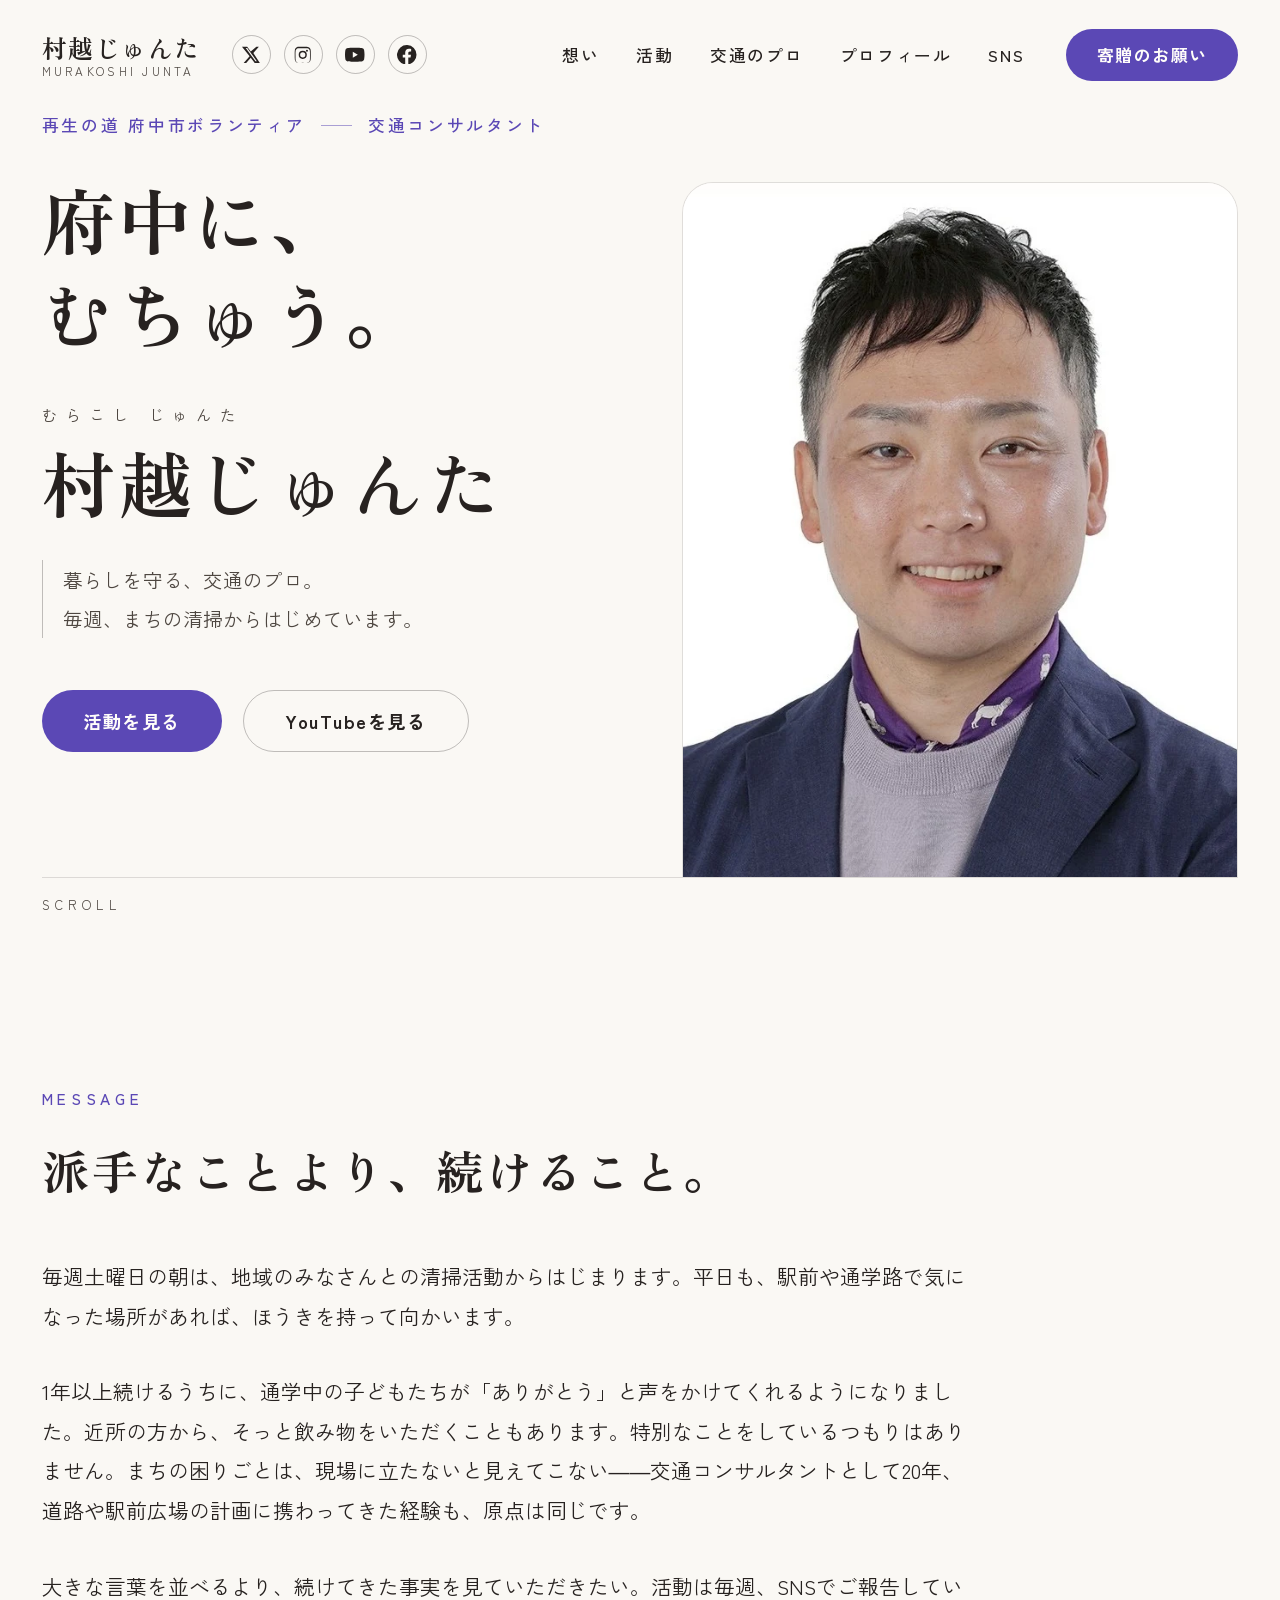
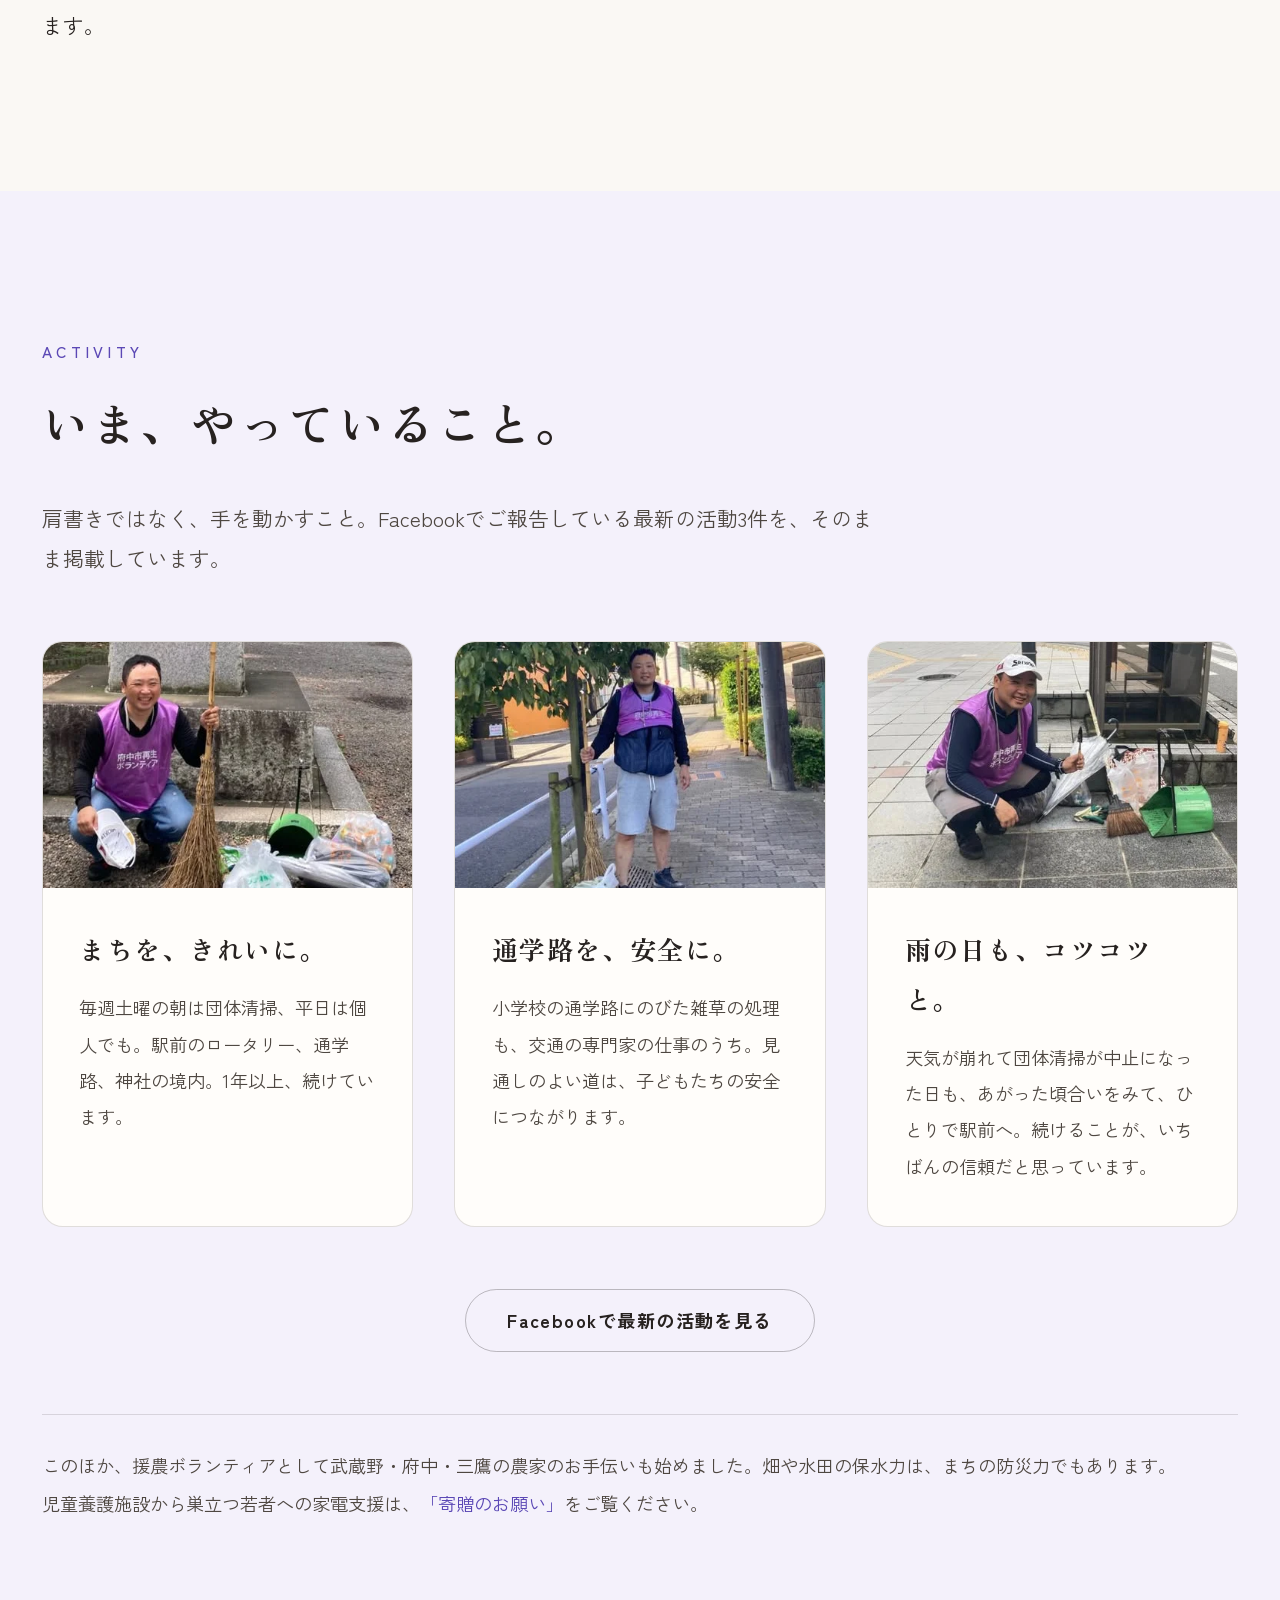
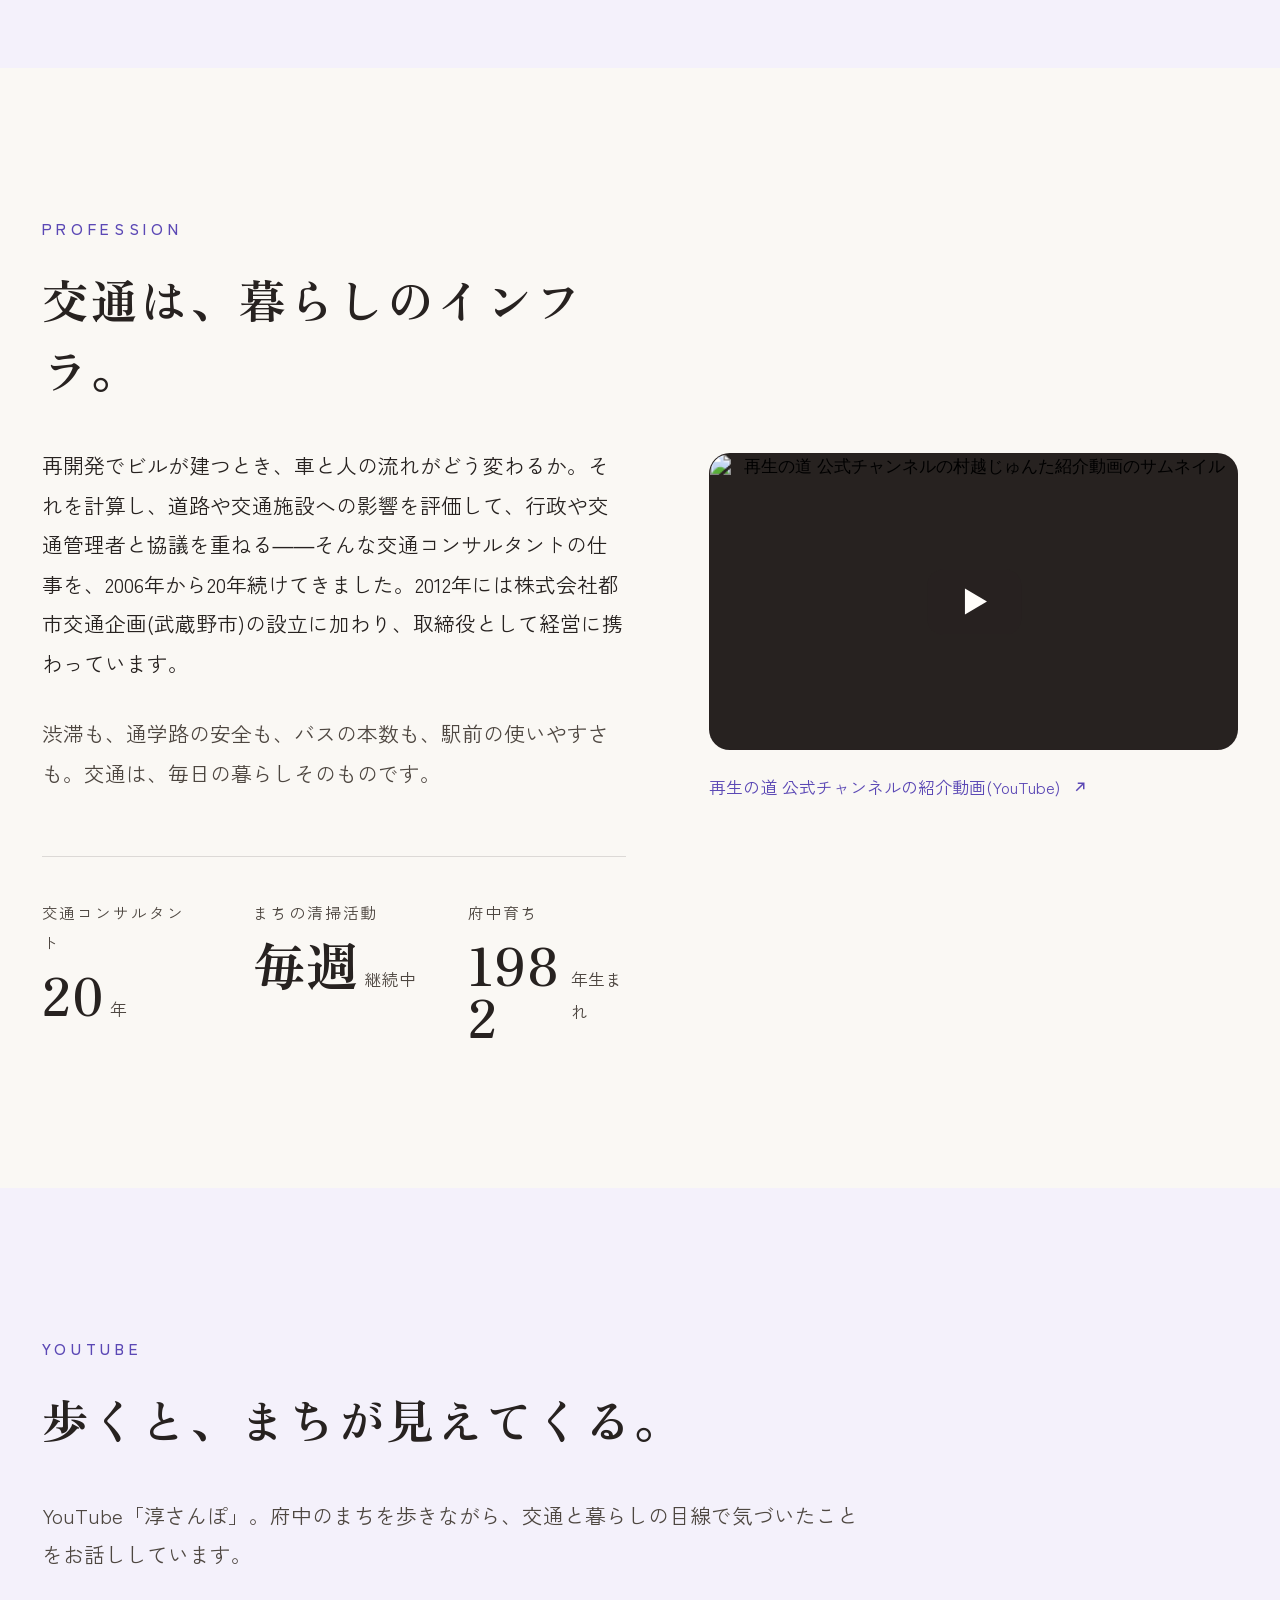
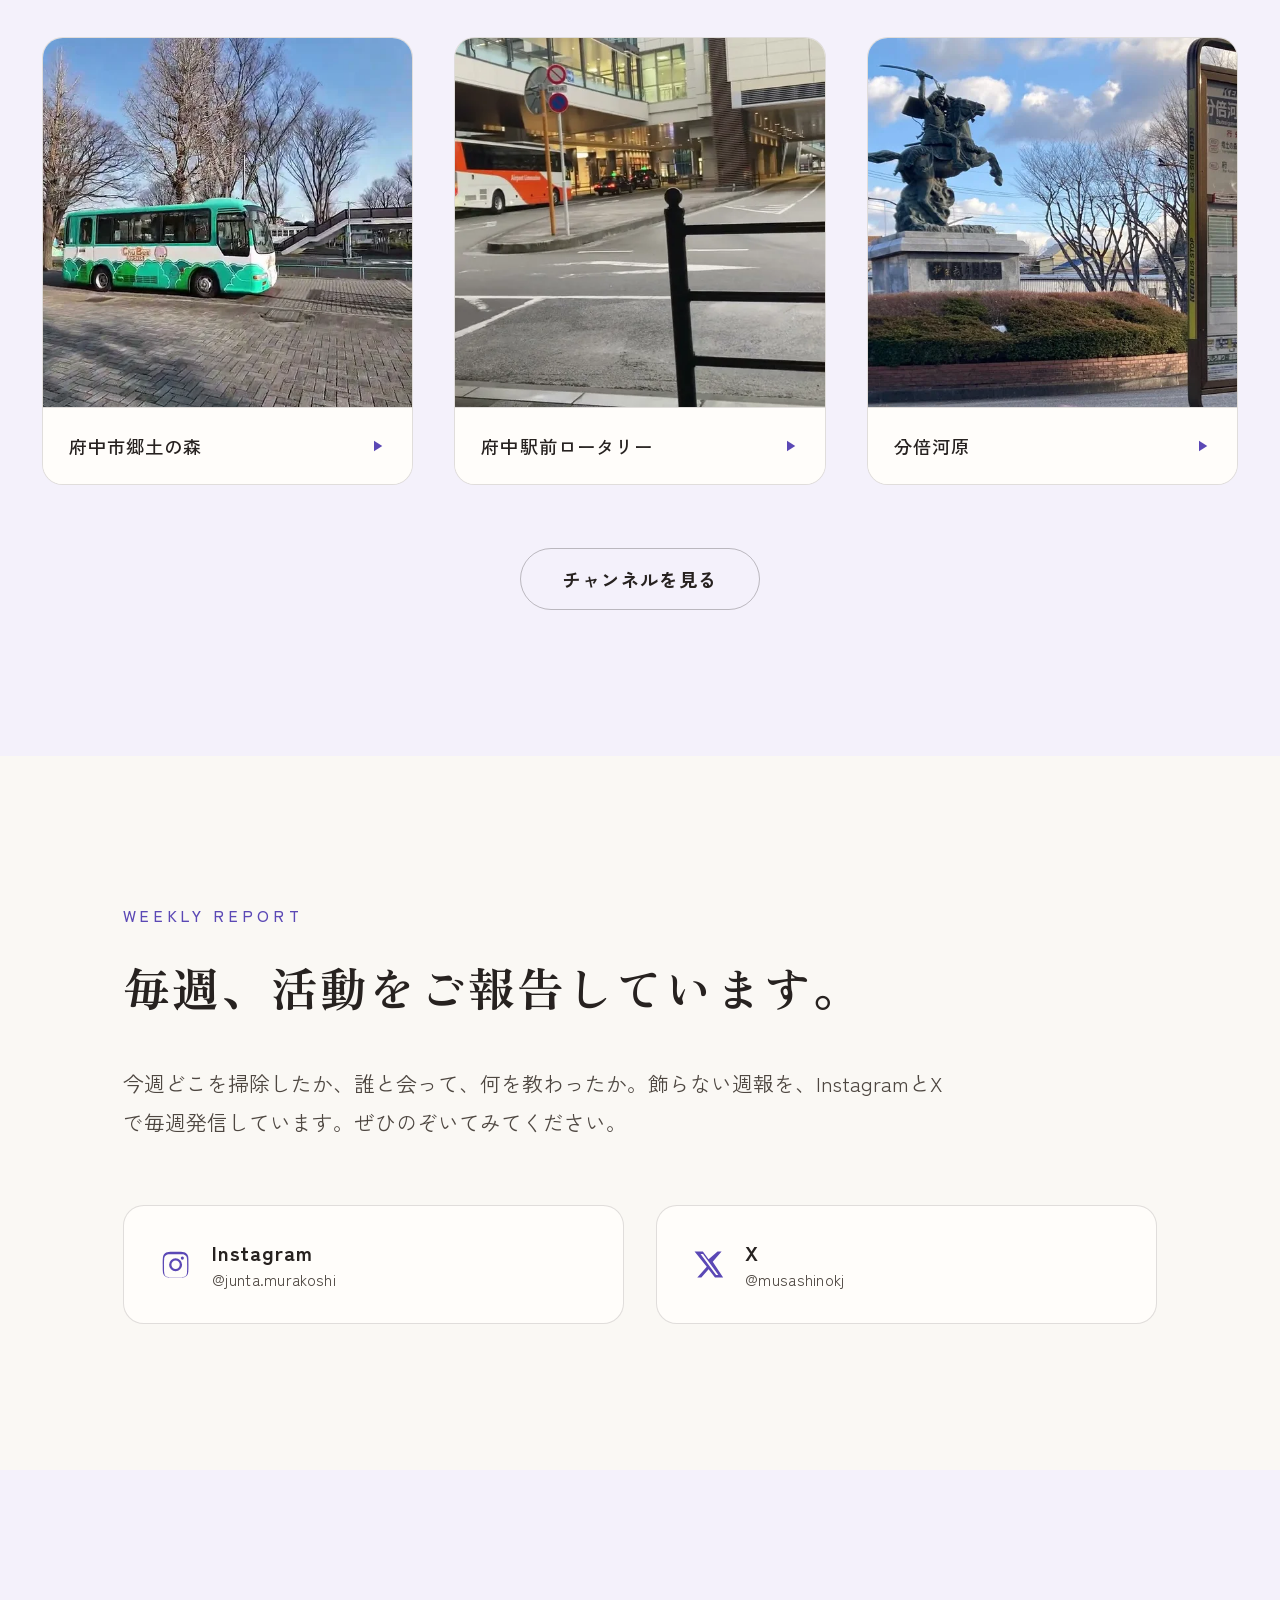
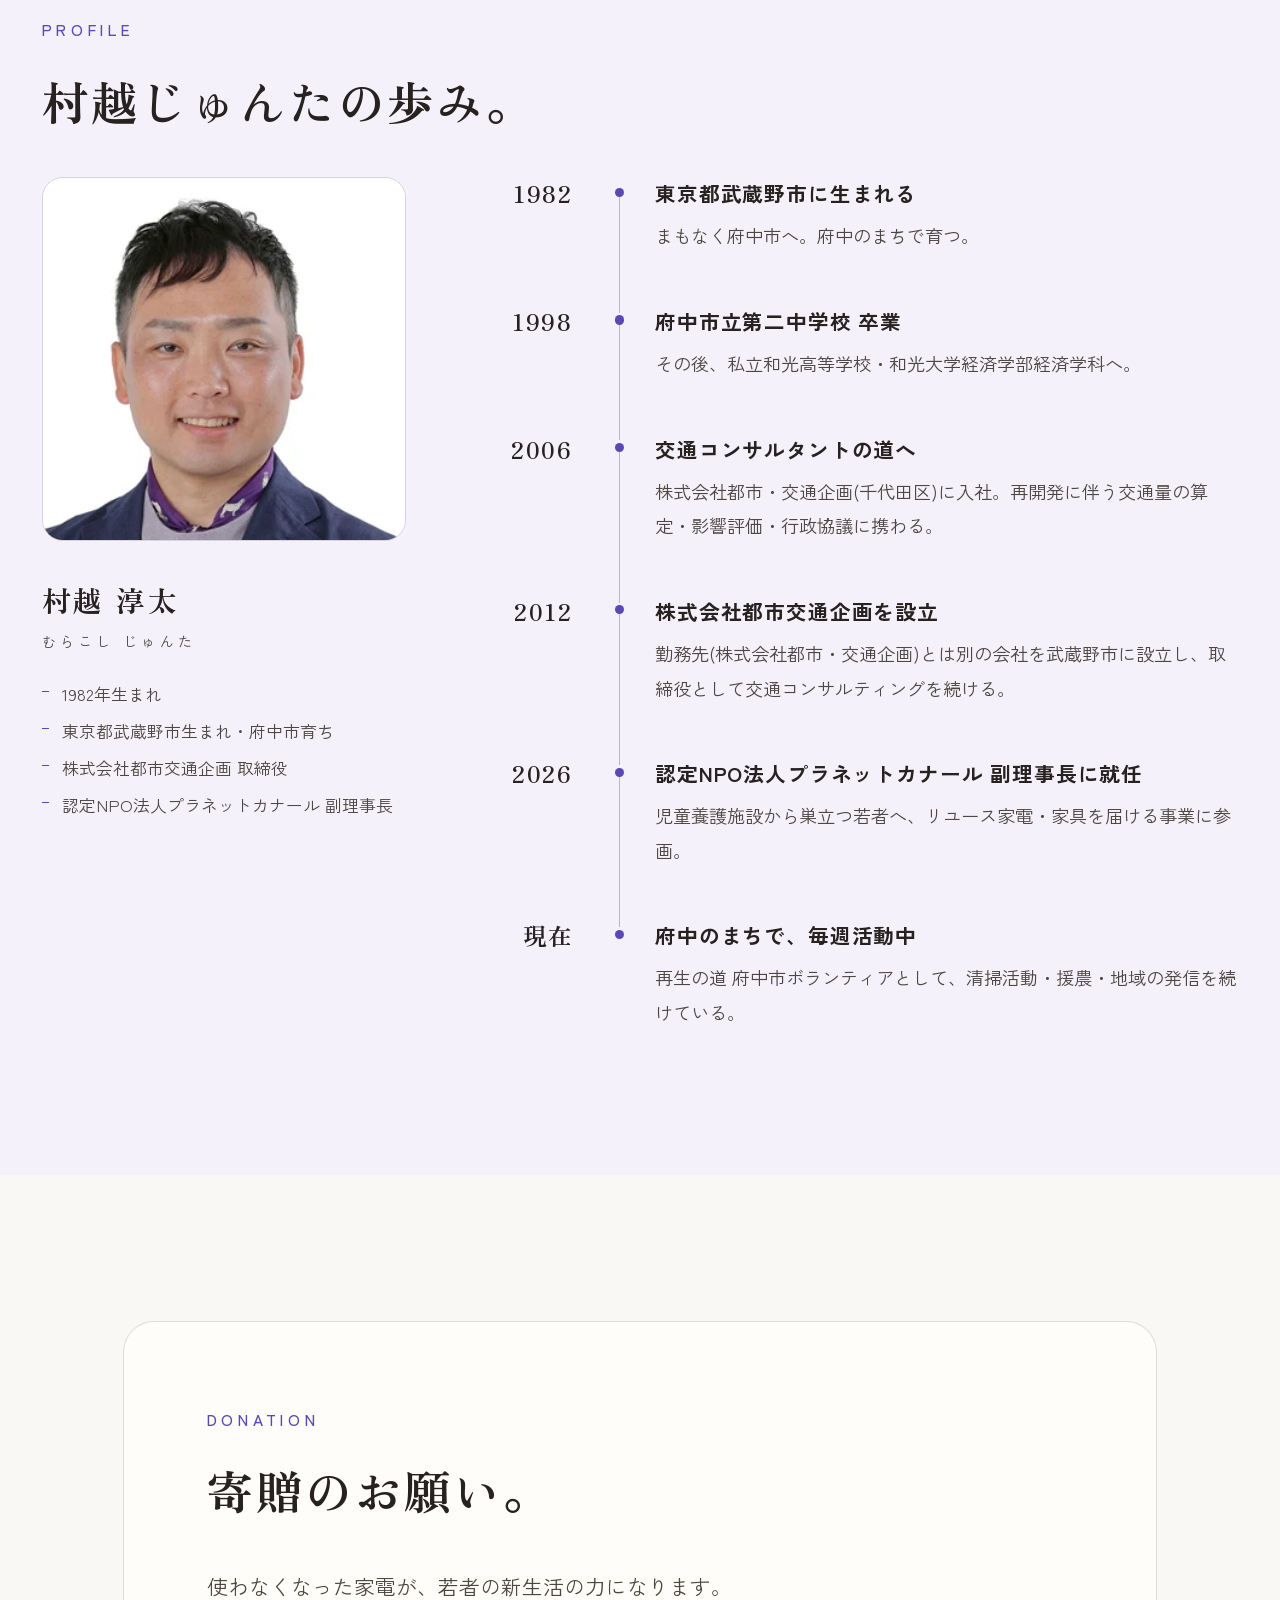
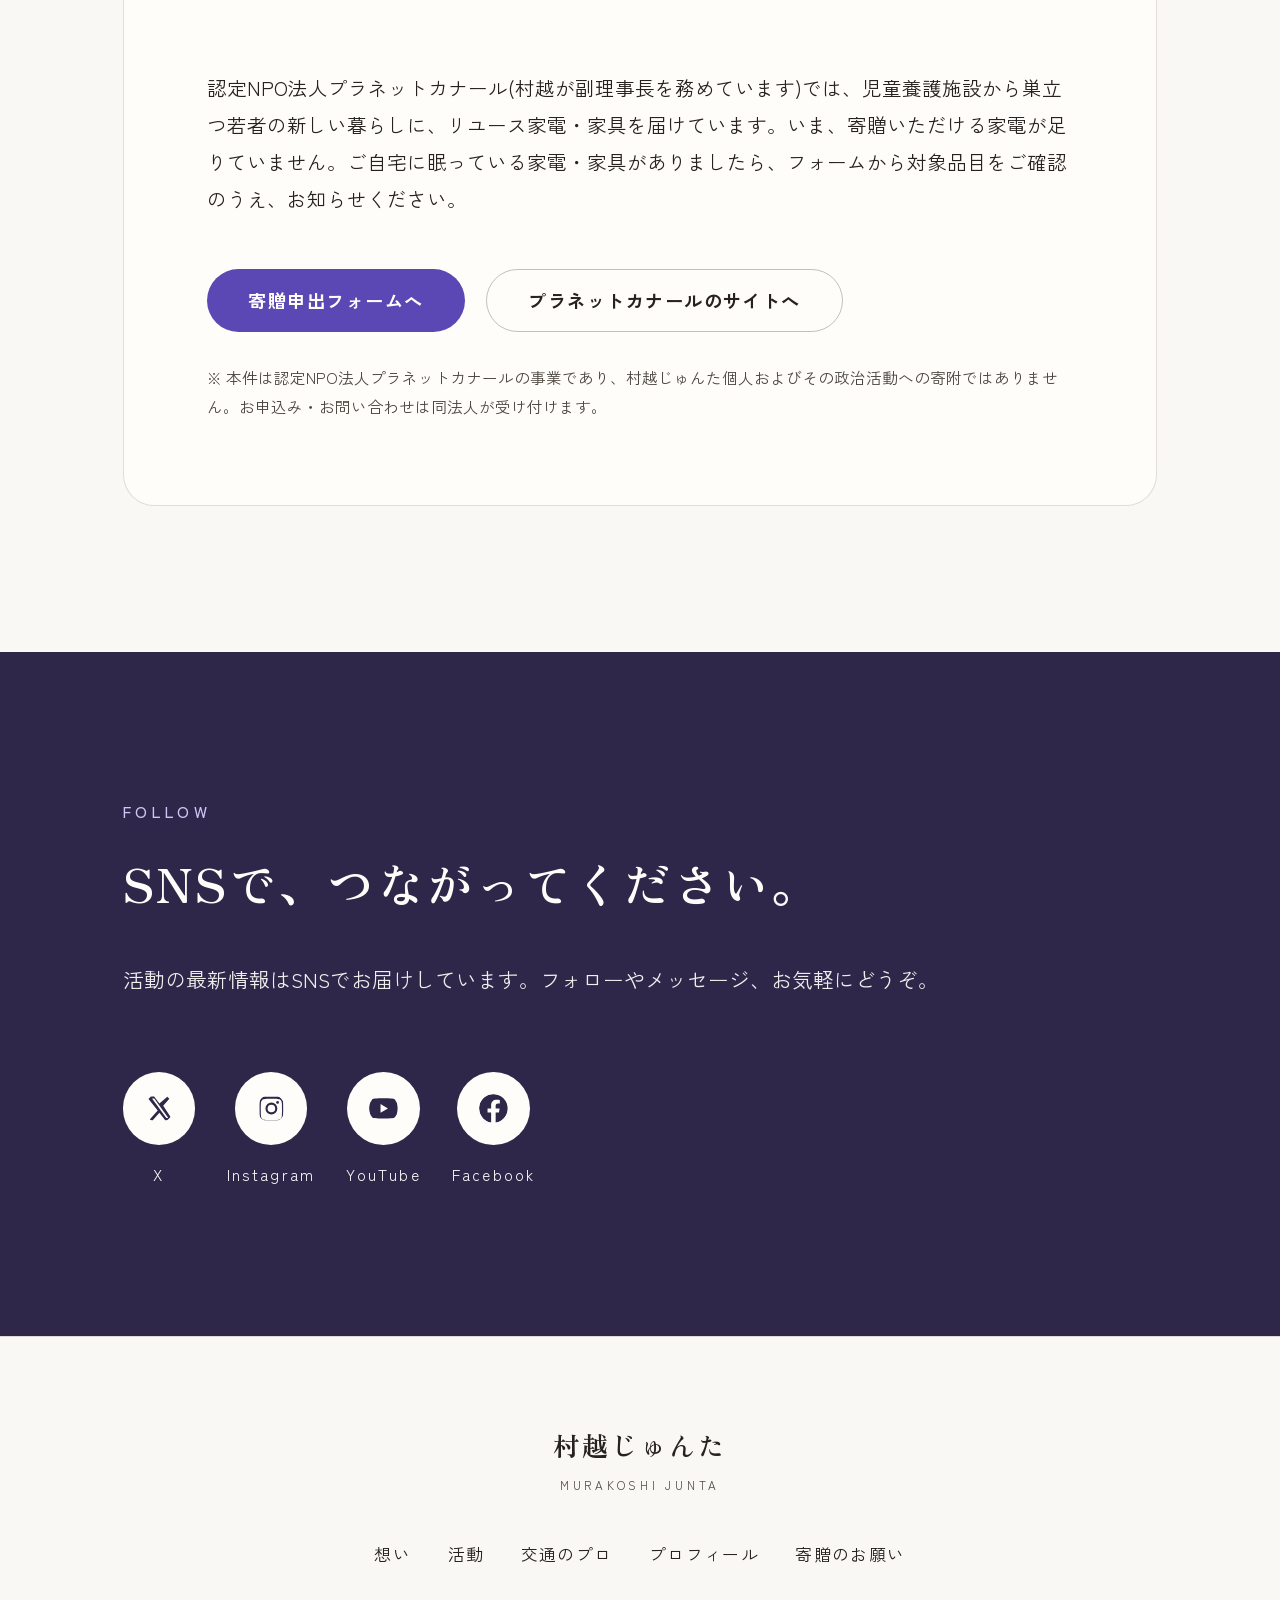
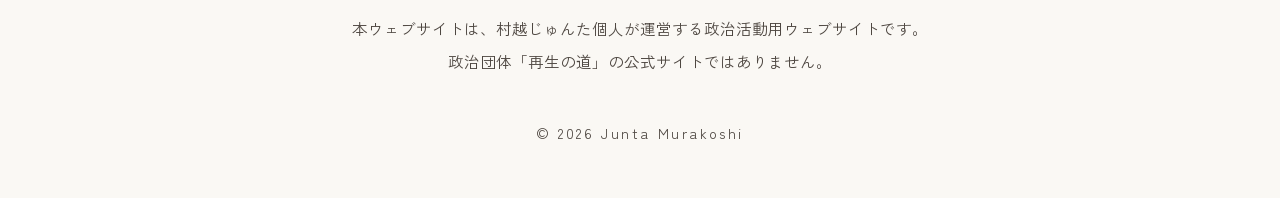
==== commit 22374bae: "SNSアイコンをヒーローからヘッダーのロゴ隣へ移動 中村さんの赤入れ指示のとおり、バナー=ヘッダーと解釈して配置し直した。 - .hero__sns を廃止し .header__sns をロゴ直後に追" ====
--- a/index.html
+++ b/index.html
@@ -26,6 +26,20 @@
       <span class="header__logo-name">村越じゅんた</span>
       <span class="header__logo-sub">MURAKOSHI JUNTA</span>
     </a>
+    <span class="header__sns">
+      <a href="https://x.com/musashinokj" target="_blank" rel="noopener" aria-label="X(旧Twitter) @musashinokj">
+        <svg viewBox="0 0 24 24" aria-hidden="true"><path d="M18.9 2H22l-6.8 7.8L23.2 22h-6.3l-4.9-6.4L6.4 22H3.3l7.3-8.3L1.2 2h6.4l4.4 5.9L18.9 2zm-1.1 18.1h1.7L7.7 3.8H5.8l12 16.3z"/></svg>
+      </a>
+      <a href="https://www.instagram.com/junta.murakoshi" target="_blank" rel="noopener" aria-label="Instagram @junta.murakoshi">
+        <svg viewBox="0 0 24 24" aria-hidden="true"><path d="M12 2.2c3.2 0 3.6 0 4.9.1 1.2.1 1.8.2 2.2.4.6.2 1 .5 1.4.9.4.4.7.8.9 1.4.2.4.4 1 .4 2.2.1 1.3.1 1.6.1 4.9s0 3.6-.1 4.9c-.1 1.2-.2 1.8-.4 2.2-.2.6-.5 1-.9 1.4-.4.4-.8.7-1.4.9-.4.2-1 .4-2.2.4-1.3.1-1.6.1-4.9.1s-3.6 0-4.9-.1c-1.2-.1-1.8-.2-2.2-.4-.6-.2-1-.5-1.4-.9-.4-.4-.7-.8-.9-1.4-.2-.4-.4-1-.4-2.2-.1-1.3-.1-1.6-.1-4.9s0-3.6.1-4.9c.1-1.2.2-1.8.4-2.2.2-.6.5-1 .9-1.4.4-.4.8-.7 1.4-.9.4-.2 1-.4 2.2-.4 1.3-.1 1.6-.1 4.9-.1zm0 1.8c-3.1 0-3.5 0-4.8.1-1.1.1-1.5.2-1.9.3-.5.2-.8.4-1.1.7-.3.3-.5.6-.7 1.1-.1.4-.3.8-.3 1.9-.1 1.2-.1 1.6-.1 4.8s0 3.5.1 4.8c.1 1.1.2 1.5.3 1.9.2.5.4.8.7 1.1.3.3.6.5 1.1.7.4.1.8.3 1.9.3 1.2.1 1.6.1 4.8.1s3.5 0 4.8-.1c1.1-.1 1.5-.2 1.9-.3.5-.2.8-.4 1.1-.7.3-.3.5-.6.7-1.1.1-.4.3-.8.3-1.9.1-1.2.1-1.6.1-4.8s0-3.5-.1-4.8c-.1-1.1-.2-1.5-.3-1.9-.2-.5-.4-.8-.7-1.1-.3-.3-.6-.5-1.1-.7-.4-.1-.8-.3-1.9-.3-1.2-.1-1.6-.1-4.8-.1zm0 3.1a5 5 0 1 1 0 10 5 5 0 0 1 0-10zm0 1.8a3.2 3.2 0 1 0 0 6.4 3.2 3.2 0 0 0 0-6.4zm5.2-3.1a1.2 1.2 0 1 1 0 2.4 1.2 1.2 0 0 1 0-2.4z"/></svg>
+      </a>
+      <a href="https://www.youtube.com/@Junta.Murakoshi" target="_blank" rel="noopener" aria-label="YouTube 村越じゅんたチャンネル">
+        <svg viewBox="0 0 24 24" aria-hidden="true"><path d="M23.5 6.2a3 3 0 0 0-2.1-2.1C19.5 3.5 12 3.5 12 3.5s-7.5 0-9.4.6A3 3 0 0 0 .5 6.2 31.3 31.3 0 0 0 0 12a31.3 31.3 0 0 0 .5 5.8 3 3 0 0 0 2.1 2.1c1.9.6 9.4.6 9.4.6s7.5 0 9.4-.6a3 3 0 0 0 2.1-2.1A31.3 31.3 0 0 0 24 12a31.3 31.3 0 0 0-.5-5.8zM9.6 15.6V8.4L15.8 12l-6.2 3.6z"/></svg>
+      </a>
+      <a href="https://www.facebook.com/JuntaMurakoshi" target="_blank" rel="noopener" aria-label="Facebook 村越じゅんた">
+        <svg viewBox="0 0 24 24" aria-hidden="true"><path d="M24 12a12 12 0 1 0-13.9 11.9v-8.4h-3V12h3V9.4c0-3 1.8-4.7 4.6-4.7 1.3 0 2.7.2 2.7.2v3h-1.5c-1.5 0-2 .9-2 1.9V12h3.3l-.5 3.5h-2.8v8.4A12 12 0 0 0 24 12z"/></svg>
+      </a>
+    </span>
     <nav class="nav" id="nav" aria-label="メインナビゲーション">
       <ul class="nav__list">
         <li><a class="nav__link" href="#message">想い</a></li>
@@ -53,23 +67,7 @@
       <h1 class="hero__catch">府中に、<br>むちゅう。</h1>
       <p class="hero__name">
         <span class="hero__name-ruby">むらこし じゅんた</span>
-        <span class="hero__name-row">
-          <span class="hero__name-main">村越じゅんた</span>
-          <span class="hero__sns">
-            <a href="https://x.com/musashinokj" target="_blank" rel="noopener" aria-label="X(旧Twitter) @musashinokj">
-              <svg viewBox="0 0 24 24" aria-hidden="true"><path d="M18.9 2H22l-6.8 7.8L23.2 22h-6.3l-4.9-6.4L6.4 22H3.3l7.3-8.3L1.2 2h6.4l4.4 5.9L18.9 2zm-1.1 18.1h1.7L7.7 3.8H5.8l12 16.3z"/></svg>
-            </a>
-            <a href="https://www.instagram.com/junta.murakoshi" target="_blank" rel="noopener" aria-label="Instagram @junta.murakoshi">
-              <svg viewBox="0 0 24 24" aria-hidden="true"><path d="M12 2.2c3.2 0 3.6 0 4.9.1 1.2.1 1.8.2 2.2.4.6.2 1 .5 1.4.9.4.4.7.8.9 1.4.2.4.4 1 .4 2.2.1 1.3.1 1.6.1 4.9s0 3.6-.1 4.9c-.1 1.2-.2 1.8-.4 2.2-.2.6-.5 1-.9 1.4-.4.4-.8.7-1.4.9-.4.2-1 .4-2.2.4-1.3.1-1.6.1-4.9.1s-3.6 0-4.9-.1c-1.2-.1-1.8-.2-2.2-.4-.6-.2-1-.5-1.4-.9-.4-.4-.7-.8-.9-1.4-.2-.4-.4-1-.4-2.2-.1-1.3-.1-1.6-.1-4.9s0-3.6.1-4.9c.1-1.2.2-1.8.4-2.2.2-.6.5-1 .9-1.4.4-.4.8-.7 1.4-.9.4-.2 1-.4 2.2-.4 1.3-.1 1.6-.1 4.9-.1zm0 1.8c-3.1 0-3.5 0-4.8.1-1.1.1-1.5.2-1.9.3-.5.2-.8.4-1.1.7-.3.3-.5.6-.7 1.1-.1.4-.3.8-.3 1.9-.1 1.2-.1 1.6-.1 4.8s0 3.5.1 4.8c.1 1.1.2 1.5.3 1.9.2.5.4.8.7 1.1.3.3.6.5 1.1.7.4.1.8.3 1.9.3 1.2.1 1.6.1 4.8.1s3.5 0 4.8-.1c1.1-.1 1.5-.2 1.9-.3.5-.2.8-.4 1.1-.7.3-.3.5-.6.7-1.1.1-.4.3-.8.3-1.9.1-1.2.1-1.6.1-4.8s0-3.5-.1-4.8c-.1-1.1-.2-1.5-.3-1.9-.2-.5-.4-.8-.7-1.1-.3-.3-.6-.5-1.1-.7-.4-.1-.8-.3-1.9-.3-1.2-.1-1.6-.1-4.8-.1zm0 3.1a5 5 0 1 1 0 10 5 5 0 0 1 0-10zm0 1.8a3.2 3.2 0 1 0 0 6.4 3.2 3.2 0 0 0 0-6.4zm5.2-3.1a1.2 1.2 0 1 1 0 2.4 1.2 1.2 0 0 1 0-2.4z"/></svg>
-            </a>
-            <a href="https://www.youtube.com/@Junta.Murakoshi" target="_blank" rel="noopener" aria-label="YouTube 村越じゅんたチャンネル">
-              <svg viewBox="0 0 24 24" aria-hidden="true"><path d="M23.5 6.2a3 3 0 0 0-2.1-2.1C19.5 3.5 12 3.5 12 3.5s-7.5 0-9.4.6A3 3 0 0 0 .5 6.2 31.3 31.3 0 0 0 0 12a31.3 31.3 0 0 0 .5 5.8 3 3 0 0 0 2.1 2.1c1.9.6 9.4.6 9.4.6s7.5 0 9.4-.6a3 3 0 0 0 2.1-2.1A31.3 31.3 0 0 0 24 12a31.3 31.3 0 0 0-.5-5.8zM9.6 15.6V8.4L15.8 12l-6.2 3.6z"/></svg>
-            </a>
-            <a href="https://www.facebook.com/JuntaMurakoshi" target="_blank" rel="noopener" aria-label="Facebook 村越じゅんた">
-              <svg viewBox="0 0 24 24" aria-hidden="true"><path d="M24 12a12 12 0 1 0-13.9 11.9v-8.4h-3V12h3V9.4c0-3 1.8-4.7 4.6-4.7 1.3 0 2.7.2 2.7.2v3h-1.5c-1.5 0-2 .9-2 1.9V12h3.3l-.5 3.5h-2.8v8.4A12 12 0 0 0 24 12z"/></svg>
-            </a>
-          </span>
-        </span>
+        <span class="hero__name-main">村越じゅんた</span>
       </p>
       <p class="hero__lead">暮らしを守る、交通のプロ。<br>毎週、まちの清掃からはじめています。</p>
       <div class="hero__cta">
--- a/assets/css/style.css
+++ b/assets/css/style.css
@@ -76,9 +76,26 @@
   max-width:1240px; height:100%; margin-inline:auto; padding-inline:32px;
   display:flex; align-items:center; justify-content:space-between; gap:24px;
 }
-.header__logo{ display:flex; flex-direction:column; line-height:1.3; color:var(--ink); position:relative; z-index:100; }
-.header__logo-name{ font-family:var(--serif); font-weight:700; font-size:19px; letter-spacing:.06em; }
-.header__logo-sub{ font-size:9px; letter-spacing:.28em; color:var(--ink-soft); }
+.header__logo{ display:flex; flex-direction:column; line-height:1.3; color:var(--ink); position:relative; z-index:100; flex-shrink:0; }
+.header__logo-name{ font-family:var(--serif); font-weight:700; font-size:19px; letter-spacing:.06em; white-space:nowrap; }
+.header__logo-sub{ font-size:9px; letter-spacing:.28em; color:var(--ink-soft); white-space:nowrap; }
+/* バナー(ヘッダー)のロゴの隣に置くSNSアイコン */
+.header__sns{
+  display:flex; align-items:center; gap:10px;
+  margin-inline-end:auto;          /* ロゴの隣に寄せ、ナビは右端のまま */
+  position:relative; z-index:100;  /* スマホのナビ用オーバーレイより前面 */
+}
+.header__sns a{
+  display:flex; align-items:center; justify-content:center;
+  width:30px; height:30px; border-radius:50%;
+  border:1px solid var(--line-strong); color:var(--ink);
+  transition:background-color .25s, border-color .25s, color .25s, transform .25s;
+}
+.header__sns svg{ width:15px; height:15px; fill:currentColor; display:block; }
+.header__sns a:hover{
+  background:var(--accent); border-color:var(--accent); color:#fffdfa;
+  transform:translateY(-2px);
+}
 .nav{ display:flex; align-items:center; gap:32px; }
 .nav__list{ display:flex; gap:28px; margin:0; padding:0; list-style:none; }
 .nav__link{
@@ -123,24 +140,9 @@
 }
 .hero__name{ margin:0 0 24px; display:flex; flex-direction:column; gap:4px; }
 .hero__name-ruby{ font-size:12px; letter-spacing:.5em; color:var(--ink-soft); }
-.hero__name-row{ display:flex; align-items:center; flex-wrap:wrap; gap:10px 14px; }
 .hero__name-main{
   font-family:var(--serif); font-weight:700;
   font-size:var(--hero-type); line-height:1.28; letter-spacing:.06em;
-  margin-inline-end:-.06em; /* 末尾の字間ぶんを詰めてアイコンを横に収める */
-}
-/* ヒーロー(バナー)の氏名の隣に置くSNSアイコン。幅が足りない画面では自動で下段に回る */
-.hero__sns{ display:flex; align-items:center; gap:11px; }
-.hero__sns a{
-  display:flex; align-items:center; justify-content:center;
-  width:28px; height:28px; border-radius:50%;
-  border:1px solid var(--line-strong); color:var(--ink);
-  transition:background-color .25s, border-color .25s, color .25s, transform .25s;
-}
-.hero__sns svg{ width:14px; height:14px; fill:currentColor; display:block; }
-.hero__sns a:hover{
-  background:var(--accent); border-color:var(--accent); color:#fffdfa;
-  transform:translateY(-2px);
 }
 .hero__lead{
   margin:0 0 40px; font-size:15px; color:var(--ink-soft);
@@ -516,10 +518,12 @@
   .hero__panel{ width:min(78vw, 420px); }
   .hero__kicker{ margin-bottom:16px; font-size:11px; letter-spacing:.12em; }
   .hero__catch{ margin-bottom:24px; }
-  .hero__sns{ gap:14px; }
-  .hero__sns a{ width:36px; height:36px; }
-  .hero__sns svg{ width:17px; height:17px; }
   .hero__lead{ font-size:14px; margin-bottom:32px; }
+  /* ヘッダー: ロゴ・SNS・ハンバーガーを1行に収める */
+  .header__inner{ padding-inline:24px; gap:14px; }
+  .header__sns{ gap:8px; }
+  .header__sns a{ width:30px; height:30px; }
+  .header__sns svg{ width:15px; height:15px; }
   .hero__cta .btn{ height:48px; padding:0 24px; font-size:13px; }
   .hero__foot{ width:calc(100% - 48px); }
 
@@ -555,7 +559,11 @@
   :root{ --hero-type:32px; }
   .hero__cta{ flex-direction:column; }
   .hero__cta .btn{ width:100%; }
-  .hero__sns{ gap:10px; }
+  /* 狭い端末では英字サブを畳み、SNSアイコンを詰めて1行を維持する */
+  .header__logo-sub{ display:none; }
+  .header__sns{ gap:5px; }
+  .header__sns a{ width:26px; height:26px; }
+  .header__sns svg{ width:13px; height:13px; }
   .sanpo__grid{ grid-template-columns:1fr; }
 }
 
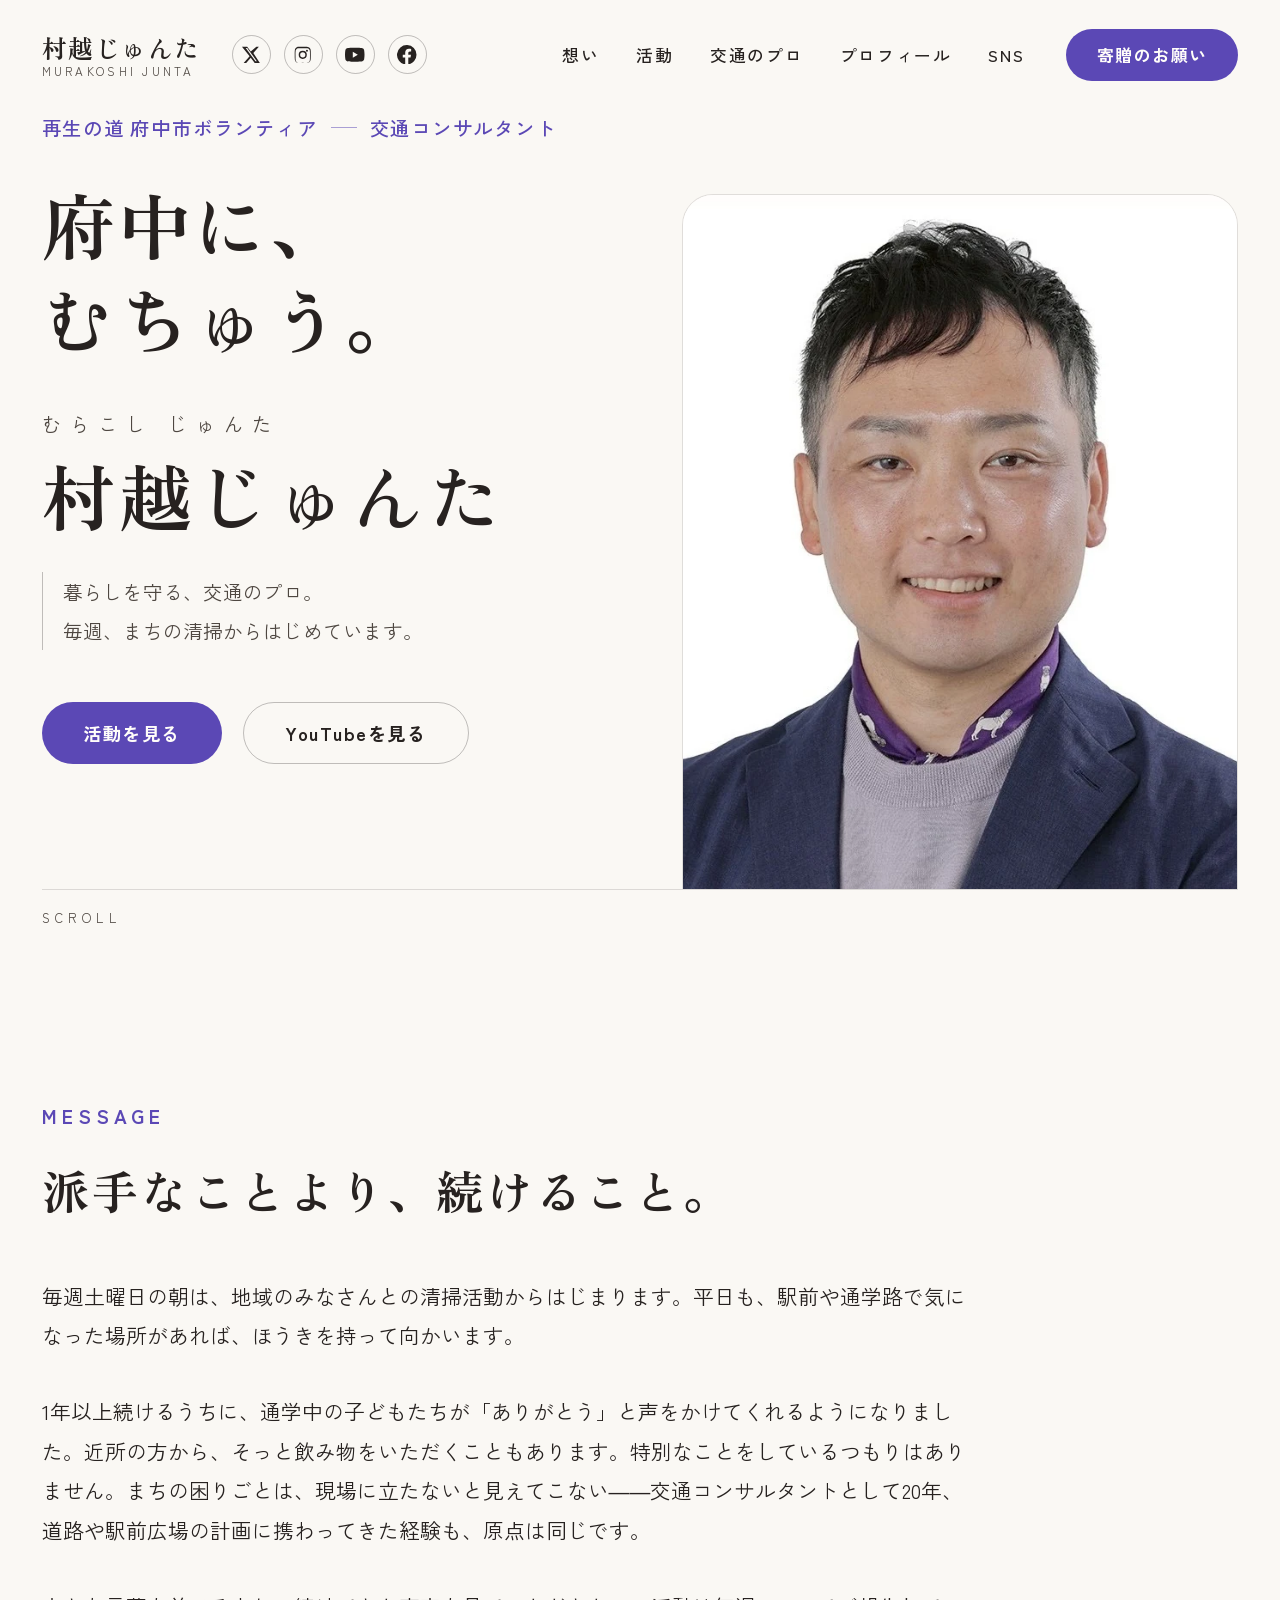
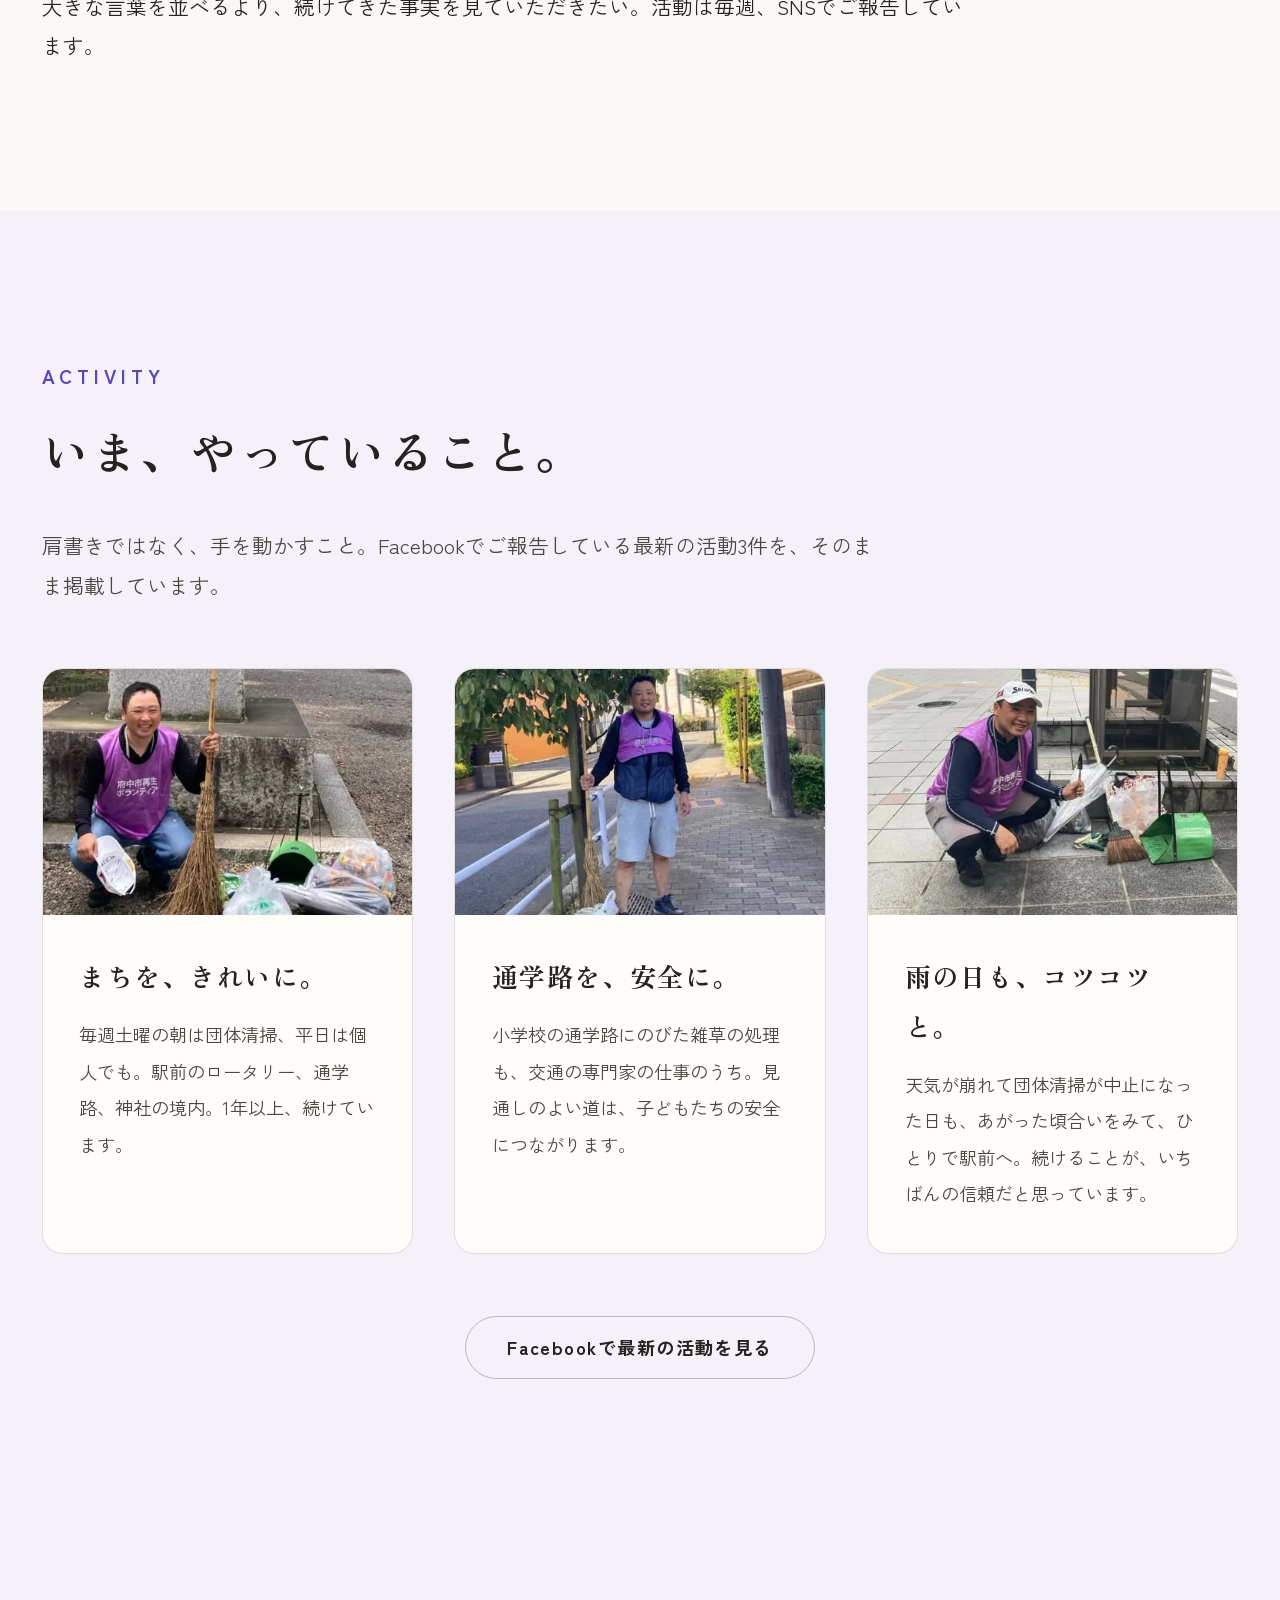
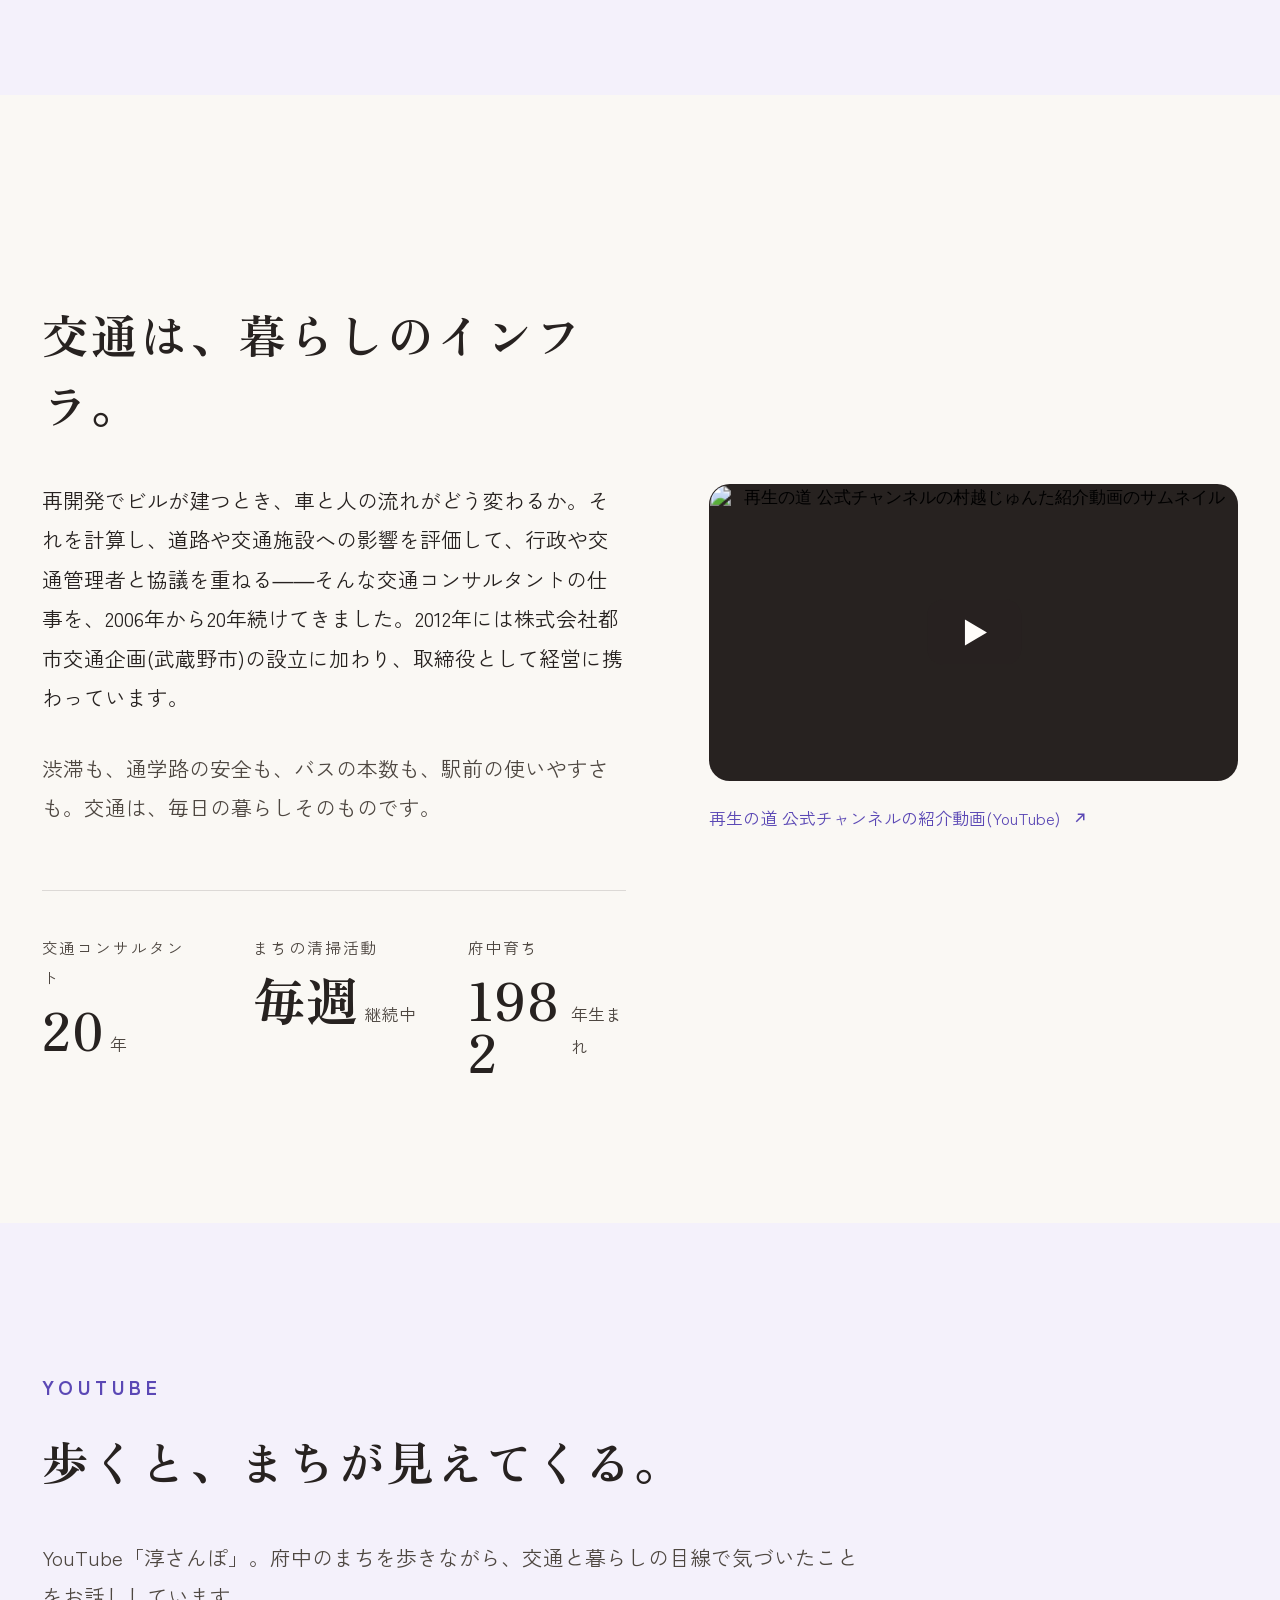
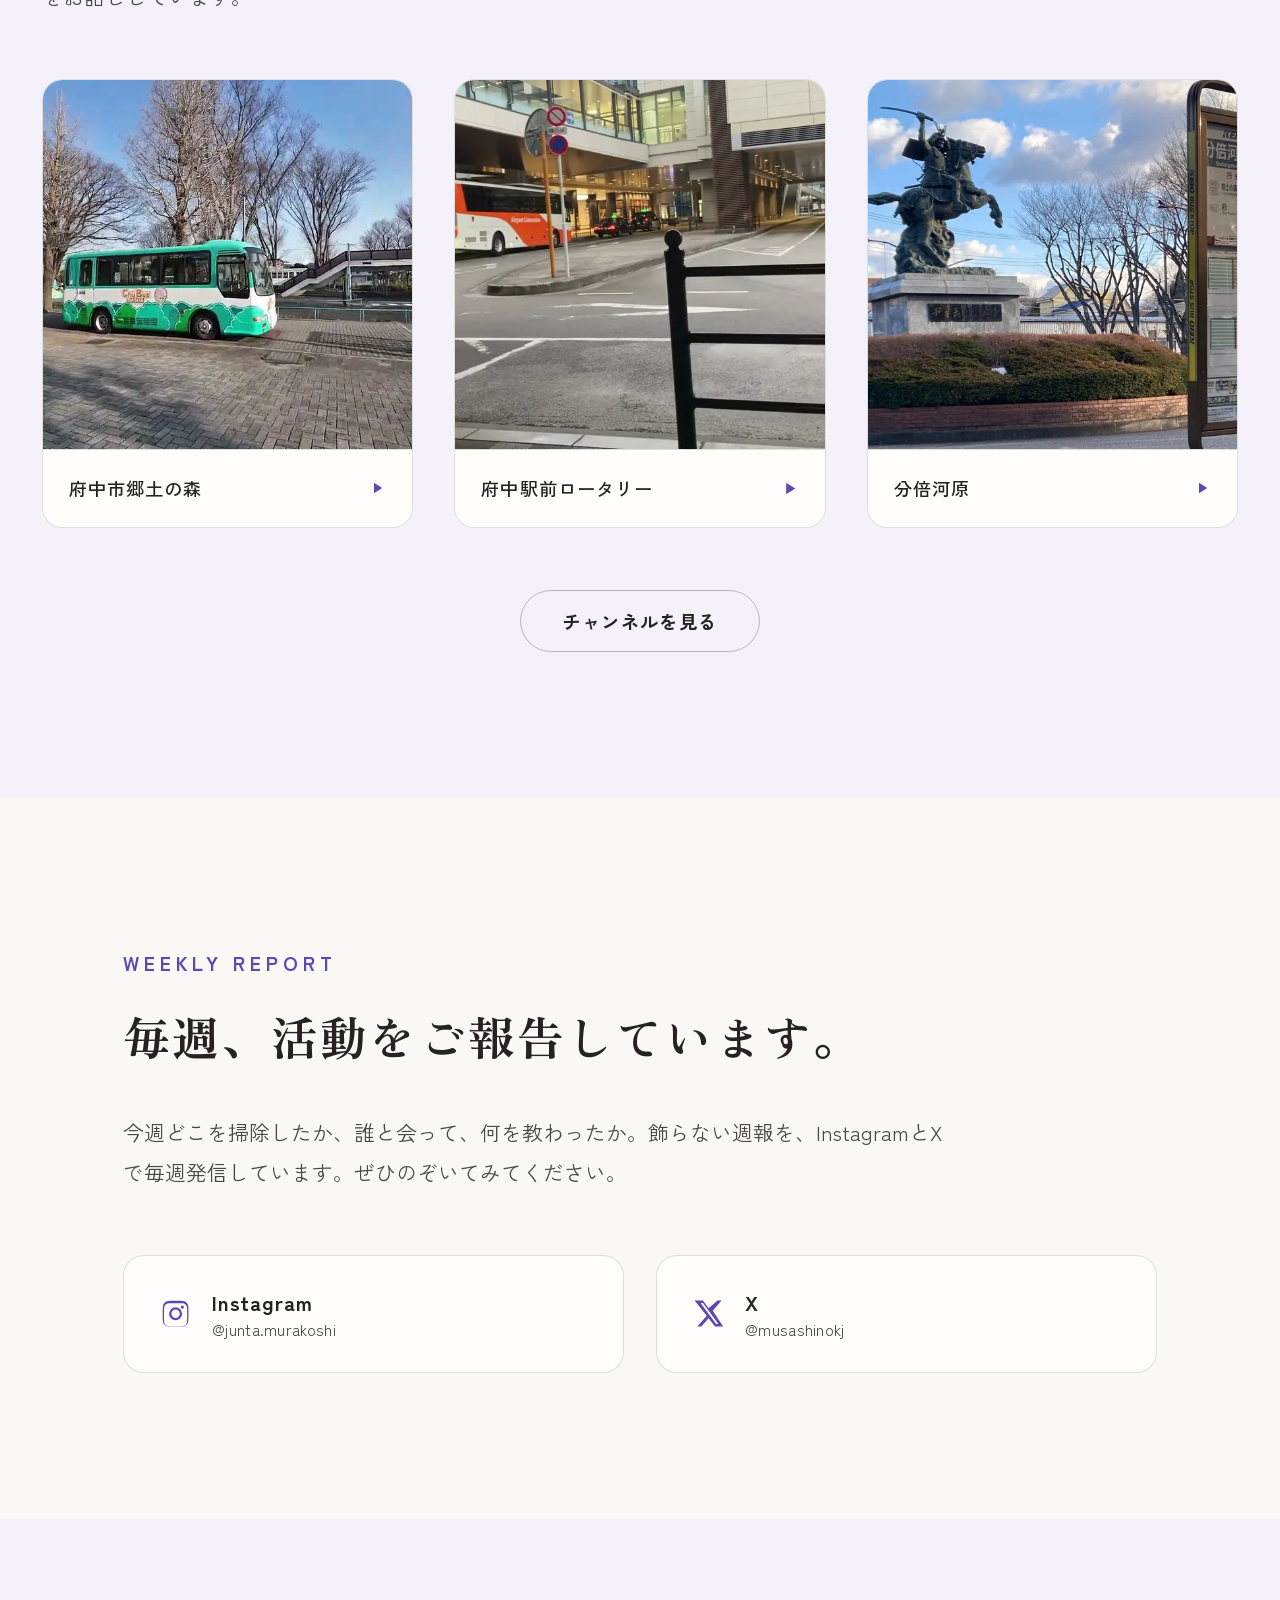
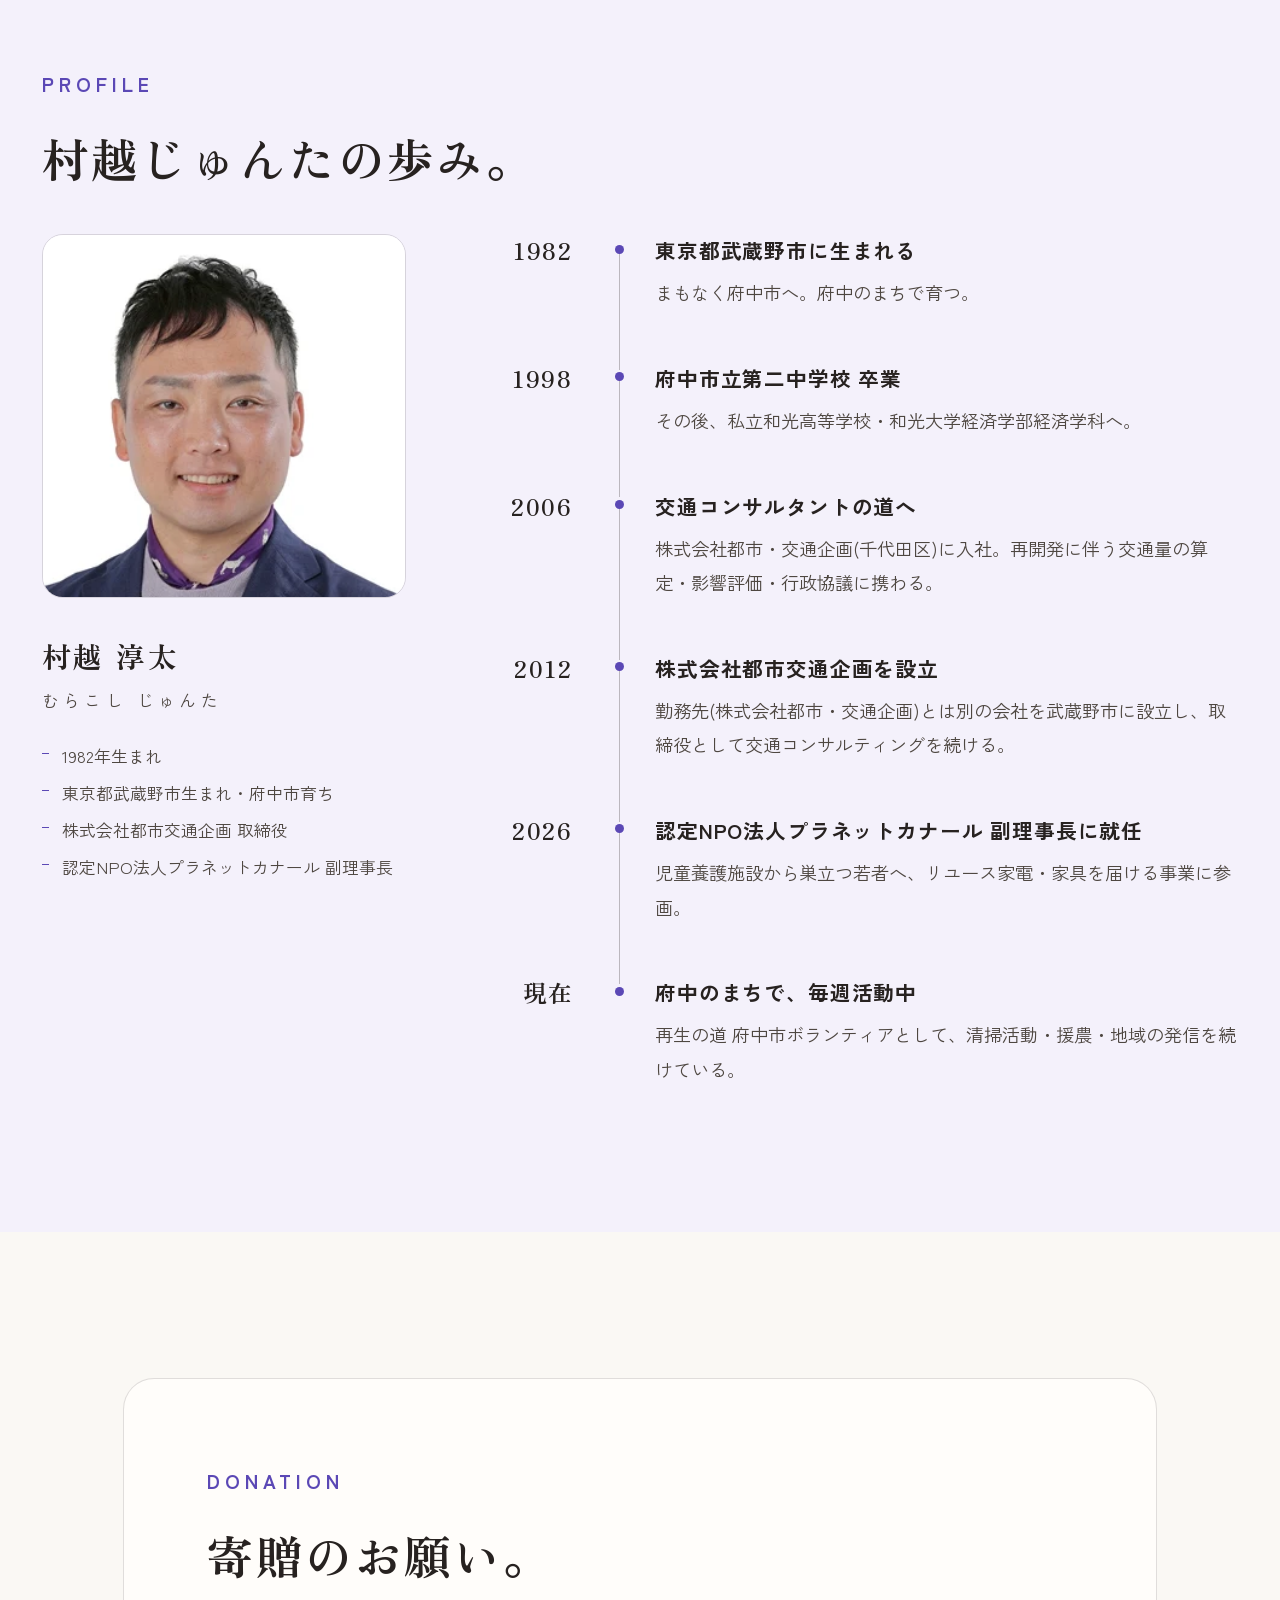
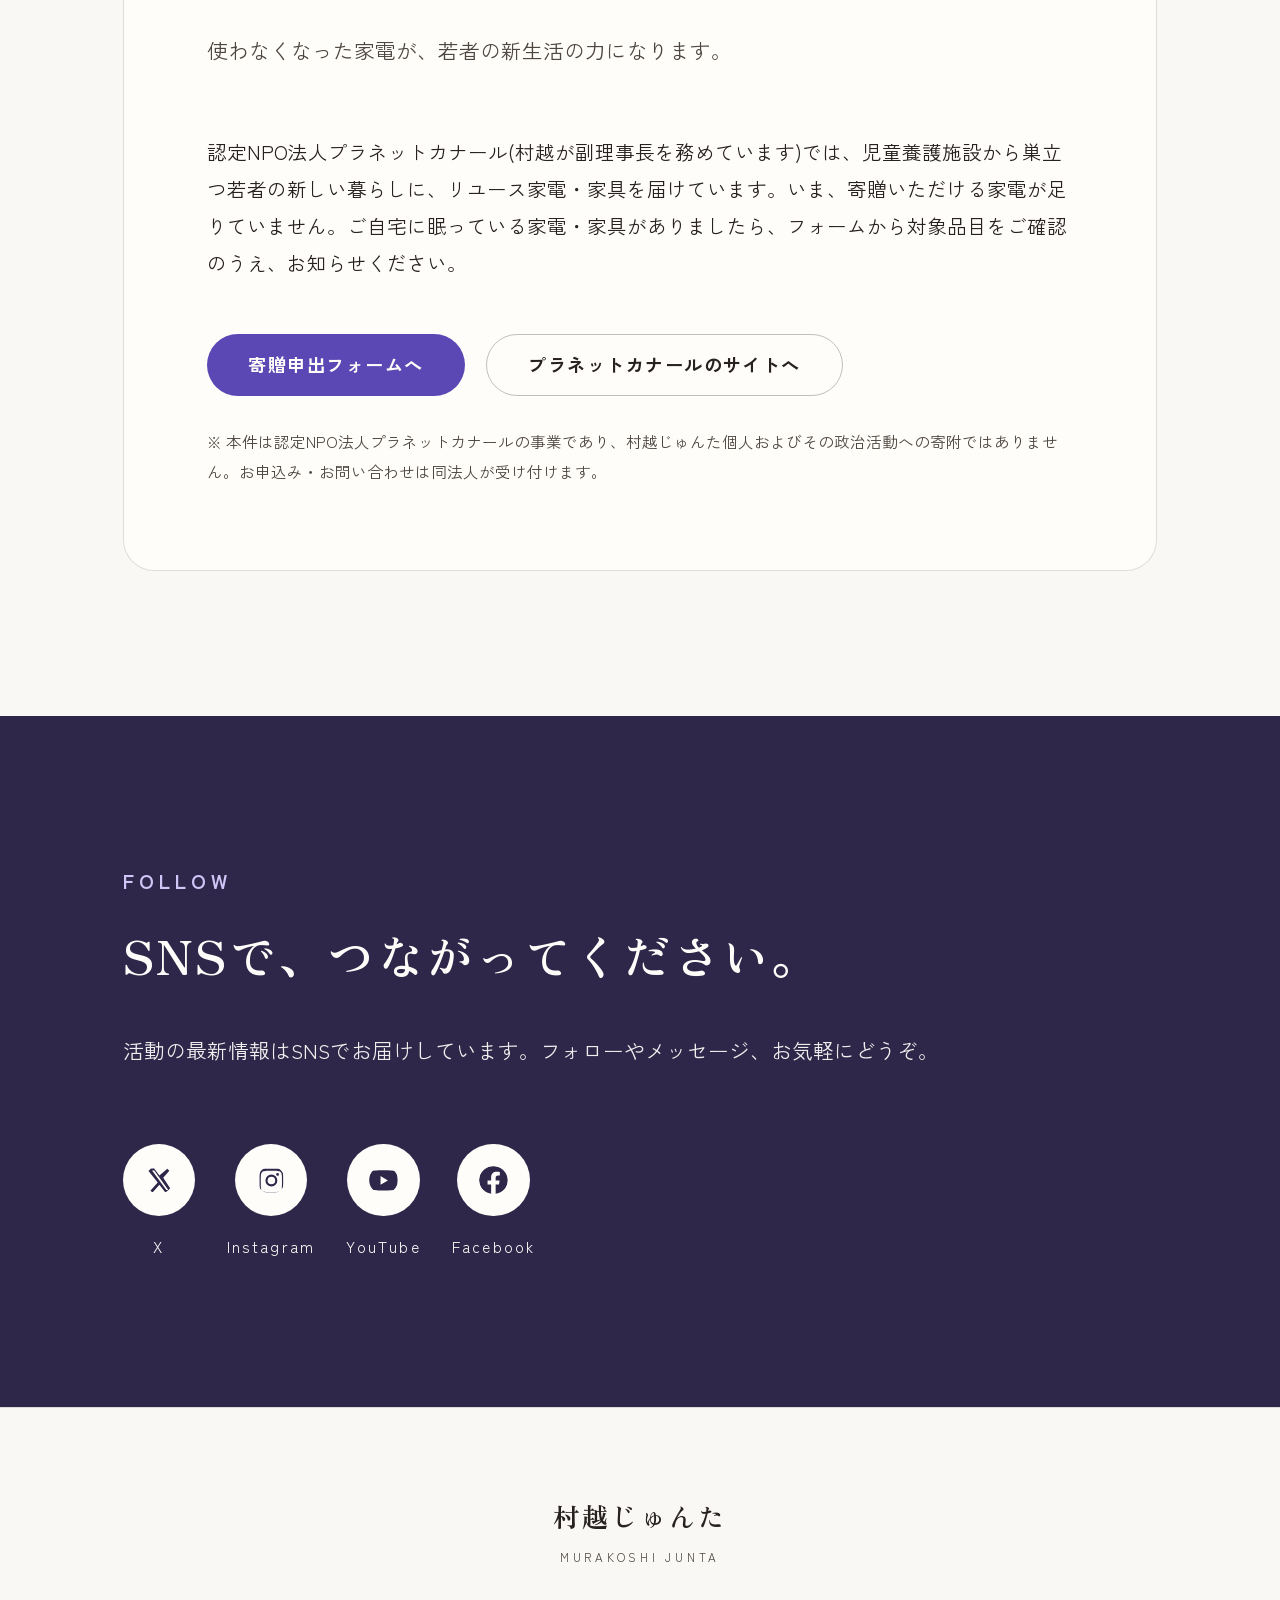
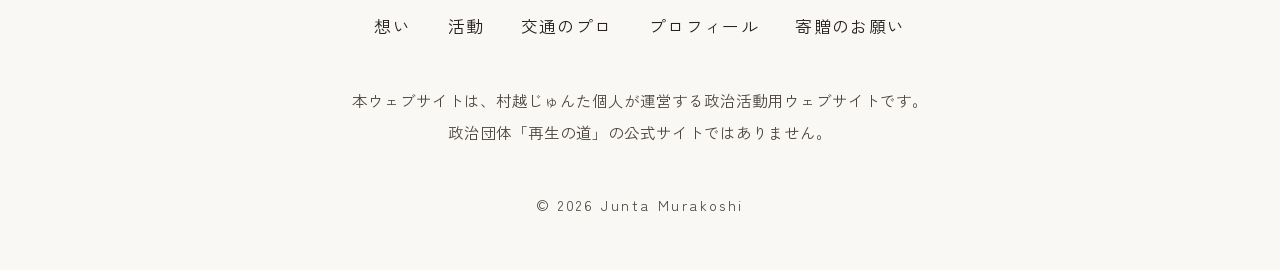
==== commit 98bc1f1c: "肩書き・フリガナ・セクション見出しを拡大、見出しを太字に - 肩書き(再生の道 府中市ボランティア／交通コンサルタント): PC 13→15px, SP 11→13px   字間と区切り線を詰めて1行" ====
--- a/index.html
+++ b/index.html
@@ -16,7 +16,7 @@
 <link rel="preconnect" href="https://fonts.googleapis.com">
 <link rel="preconnect" href="https://fonts.gstatic.com" crossorigin>
 <link href="https://fonts.googleapis.com/css2?family=Zen+Kaku+Gothic+New:wght@400;500;700&family=Zen+Old+Mincho:wght@600;700&display=swap" rel="stylesheet">
-<link rel="stylesheet" href="assets/css/style.css?v=20260914a">
+<link rel="stylesheet" href="assets/css/style.css?v=20260915b">
 </head>
 <body>
 
--- a/assets/css/style.css
+++ b/assets/css/style.css
@@ -128,10 +128,12 @@
 .hero__text{ padding-bottom:96px; }
 .hero__kicker{
   margin:0 0 24px;
-  font-size:13px; font-weight:500; letter-spacing:.16em; color:var(--accent);
-  display:flex; align-items:center; flex-wrap:wrap; gap:12px;
-}
-.hero__kicker-sep{ width:24px; border-top:1px solid var(--accent); opacity:.5; }
+  /* 肩書き(再生の道 府中市ボランティア/交通コンサルタント)は読ませる要素なので大きめ。
+     サイズを上げた分、字間と区切り線を詰めて1行維持する */
+  font-size:15px; font-weight:500; letter-spacing:.04em; color:var(--accent);
+  display:flex; align-items:center; flex-wrap:wrap; gap:10px;
+}
+.hero__kicker-sep{ width:20px; border-top:1px solid var(--accent); opacity:.5; }
 .hero__catch{
   margin:0 0 32px;
   font-family:var(--serif); font-weight:700;
@@ -139,7 +141,8 @@
   line-height:1.28; letter-spacing:.04em;
 }
 .hero__name{ margin:0 0 24px; display:flex; flex-direction:column; gap:4px; }
-.hero__name-ruby{ font-size:12px; letter-spacing:.5em; color:var(--ink-soft); }
+/* フリガナ(むらこし じゅんた)は字間を少し詰めたうえでサイズを上げる */
+.hero__name-ruby{ font-size:15px; letter-spacing:.42em; color:var(--ink-soft); }
 .hero__name-main{
   font-family:var(--serif); font-weight:700;
   font-size:var(--hero-type); line-height:1.28; letter-spacing:.06em;
@@ -177,9 +180,10 @@
    ===================================================== */
 .section{ padding:112px 0; }
 .section--tint{ background:var(--tint); }
+/* セクション見出し(MESSAGE/ACTIVITY/…/FOLLOW)は大きめ＋太字で統一 */
 .section__kicker{
   margin:0 0 16px;
-  font-size:12px; font-weight:500; letter-spacing:.3em; color:var(--accent);
+  font-size:15px; font-weight:700; letter-spacing:.26em; color:var(--accent);
 }
 .section__title{
   margin:0 0 32px;
@@ -356,7 +360,7 @@
   display:flex; flex-direction:column;
 }
 .profile__name span{
-  font-family:var(--sans); font-weight:400; font-size:11px; letter-spacing:.3em; color:var(--ink-soft);
+  font-family:var(--sans); font-weight:400; font-size:13px; letter-spacing:.26em; color:var(--ink-soft);
 }
 .profile__tags{
   margin:0; padding:0; list-style:none;
@@ -516,7 +520,15 @@
   .hero__text{ padding-bottom:48px; order:1; }
   .hero__visual{ order:2; display:flex; justify-content:center; }
   .hero__panel{ width:min(78vw, 420px); }
-  .hero__kicker{ margin-bottom:16px; font-size:11px; letter-spacing:.12em; }
+  /* SPも肩書きを大きく。横線の区切りは幅を食い行末に取り残されるため、
+     文字の区切り(／)に置き換えて通常のテキストとして折り返させる */
+  /* 語中(交通コン/サルタント)で折れないよう、区切り位置でのみ改行させる */
+  .hero__kicker{ margin-bottom:16px; font-size:13px; letter-spacing:.02em; display:block;
+    word-break:keep-all; overflow-wrap:normal; }
+  .hero__kicker-sep{ display:inline; width:auto; border-top:none; opacity:1; }
+  .hero__kicker-sep::before{ content:"／"; margin:0 .2em; opacity:.6; }
+  .hero__name-ruby{ font-size:13px; letter-spacing:.36em; }
+  .section__kicker{ font-size:13px; letter-spacing:.22em; }
   .hero__catch{ margin-bottom:24px; }
   .hero__lead{ font-size:14px; margin-bottom:32px; }
   /* ヘッダー: ロゴ・SNS・ハンバーガーを1行に収める */
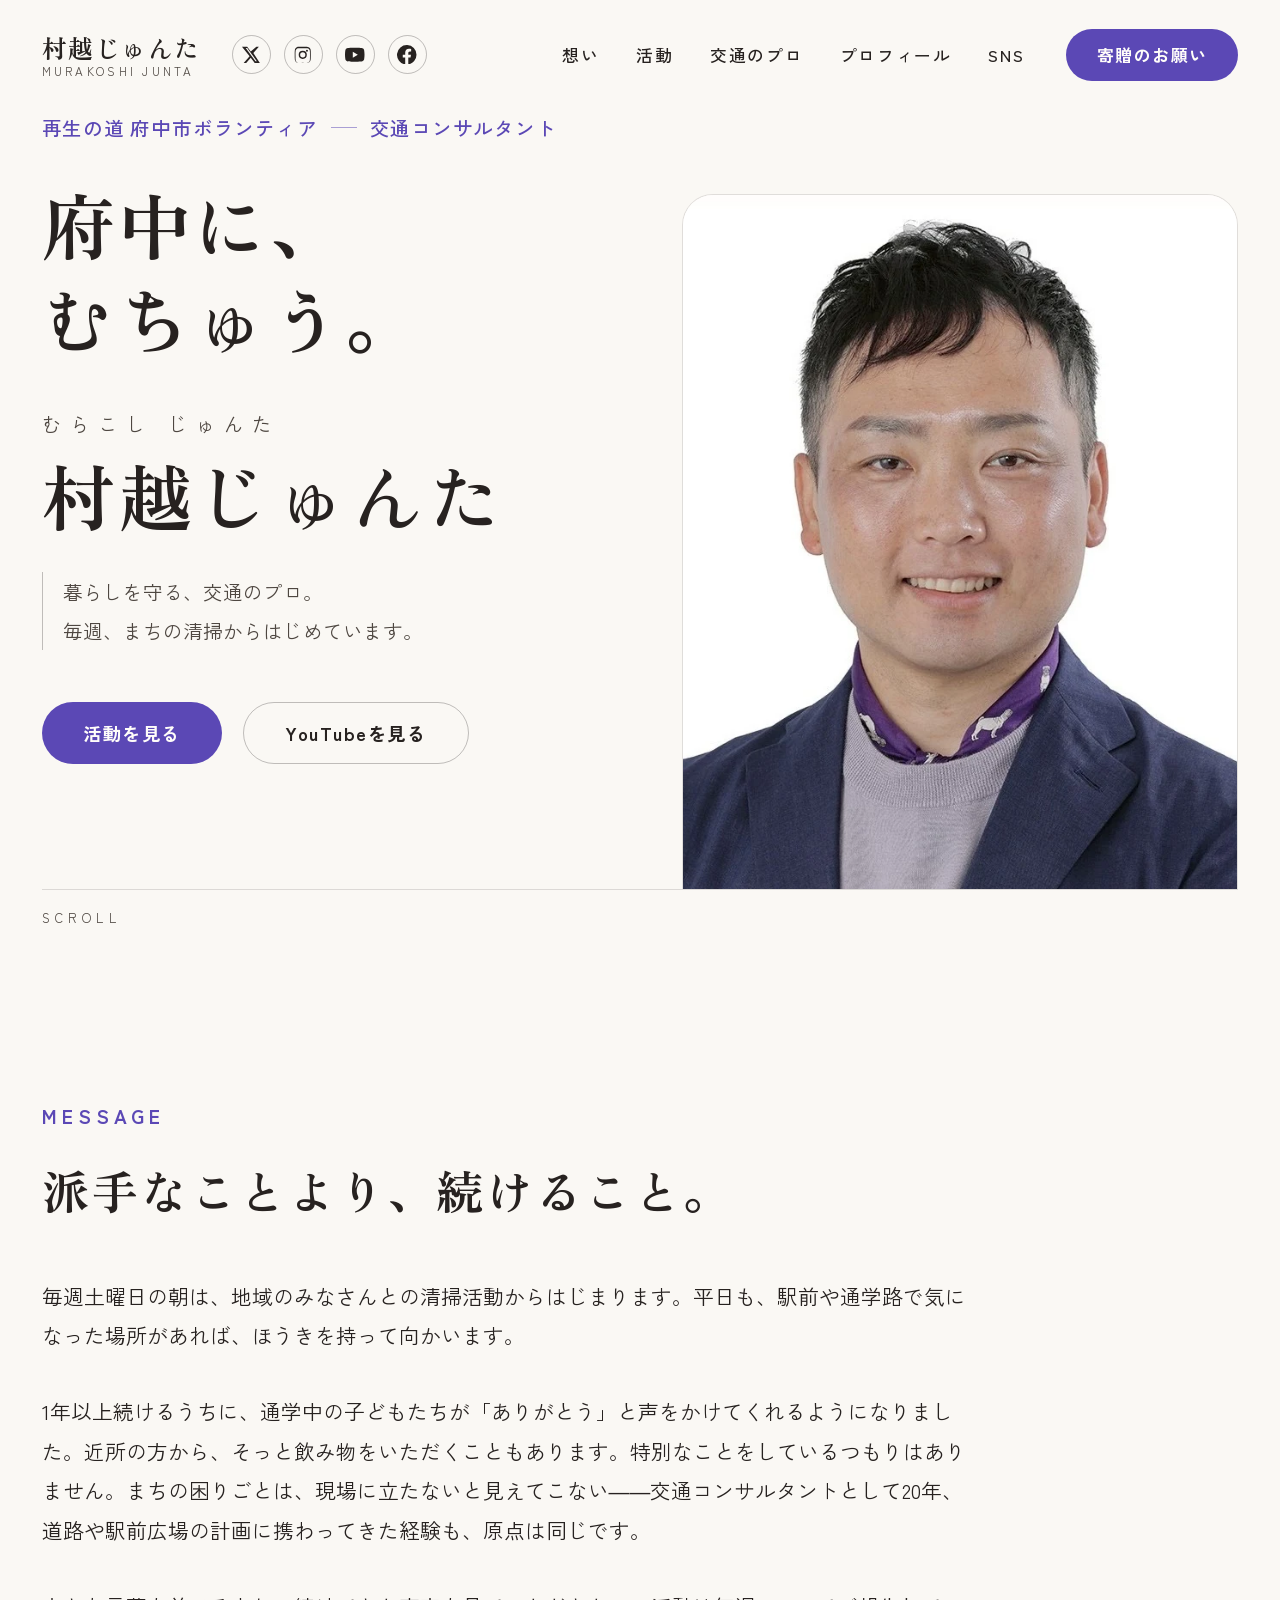
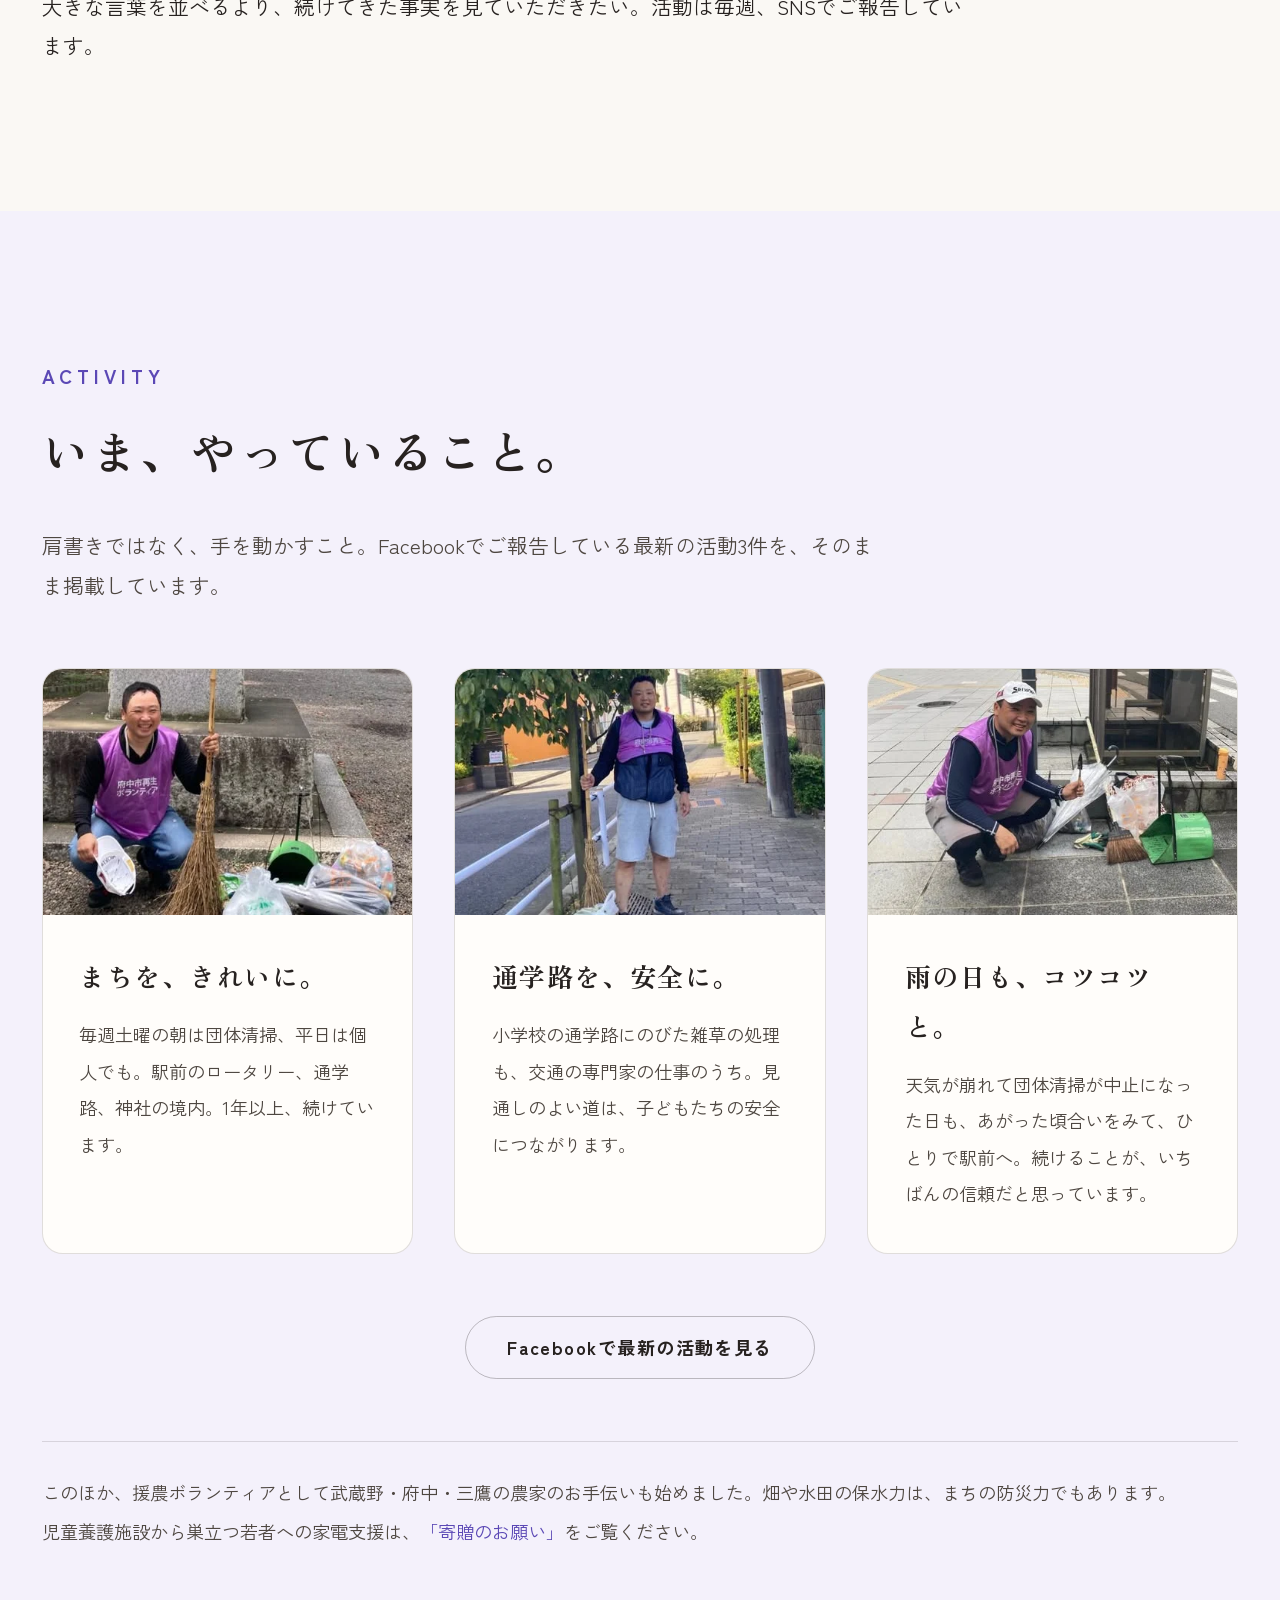
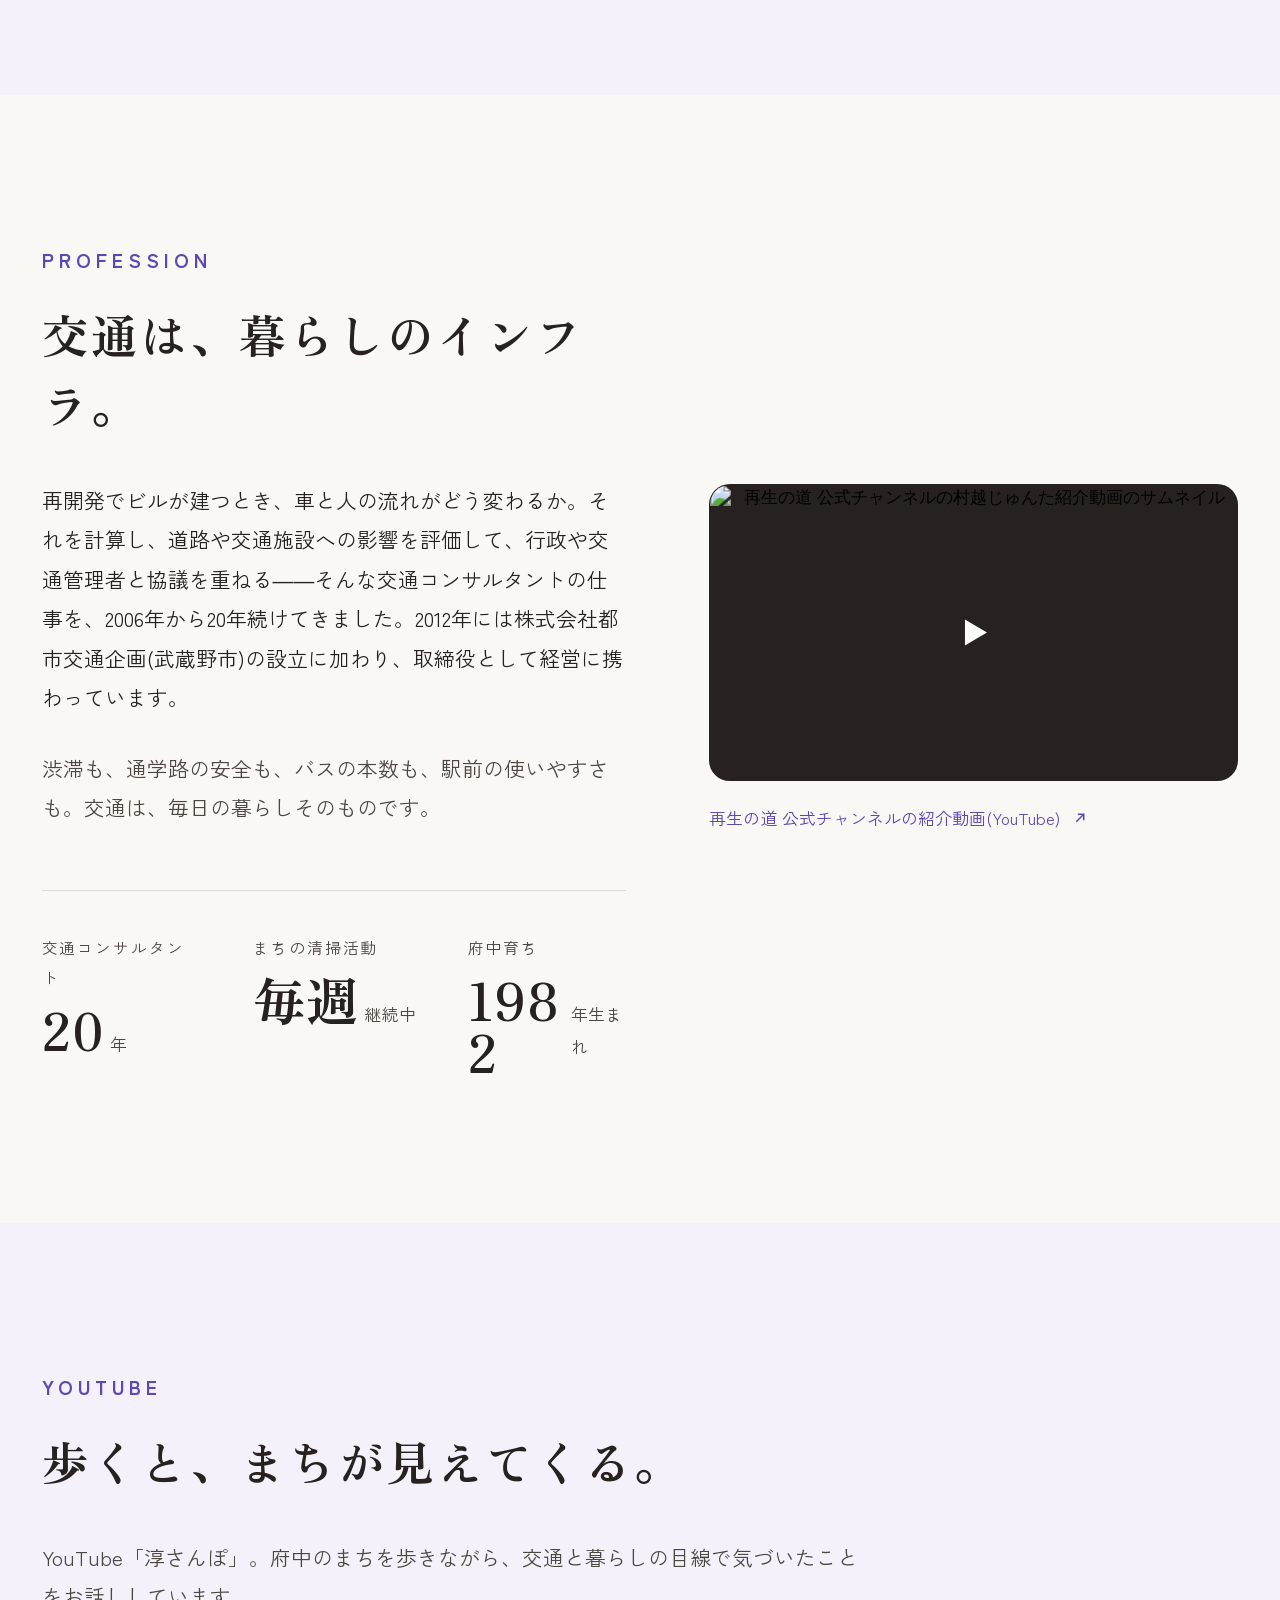
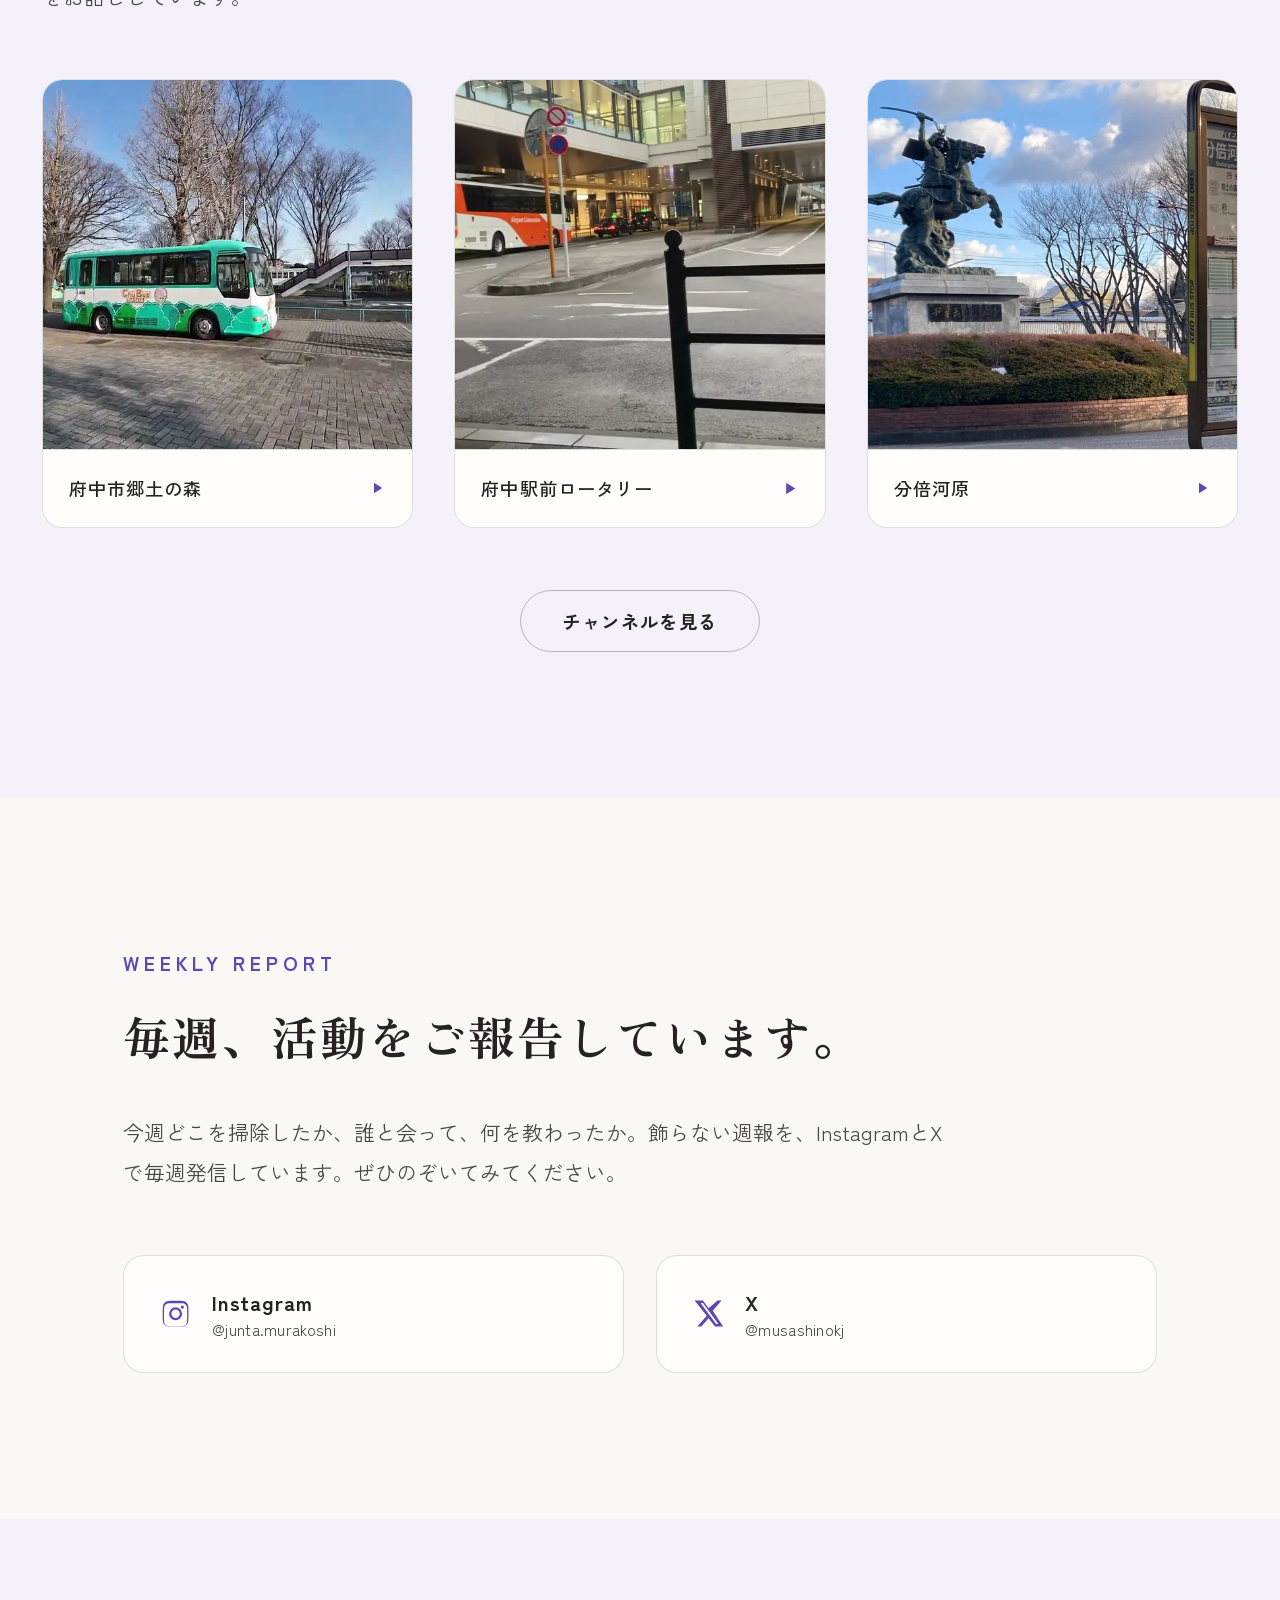
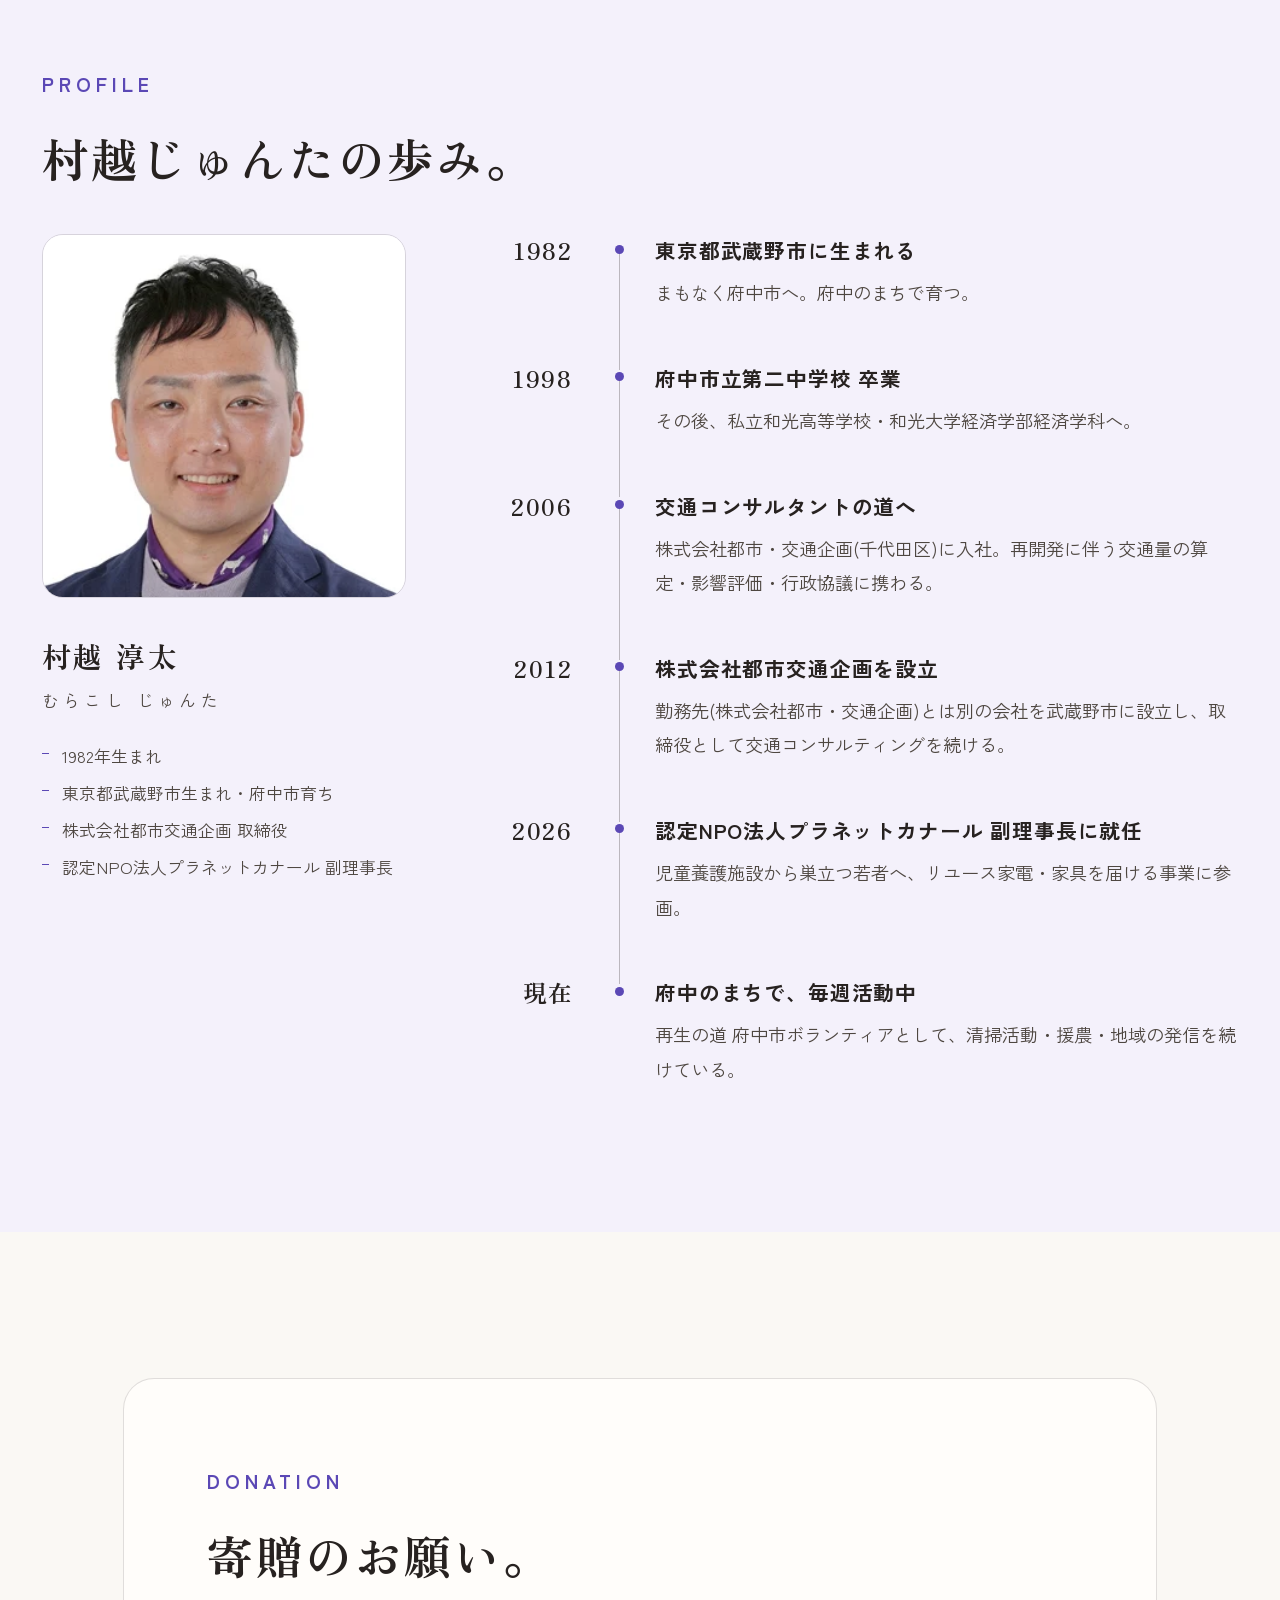
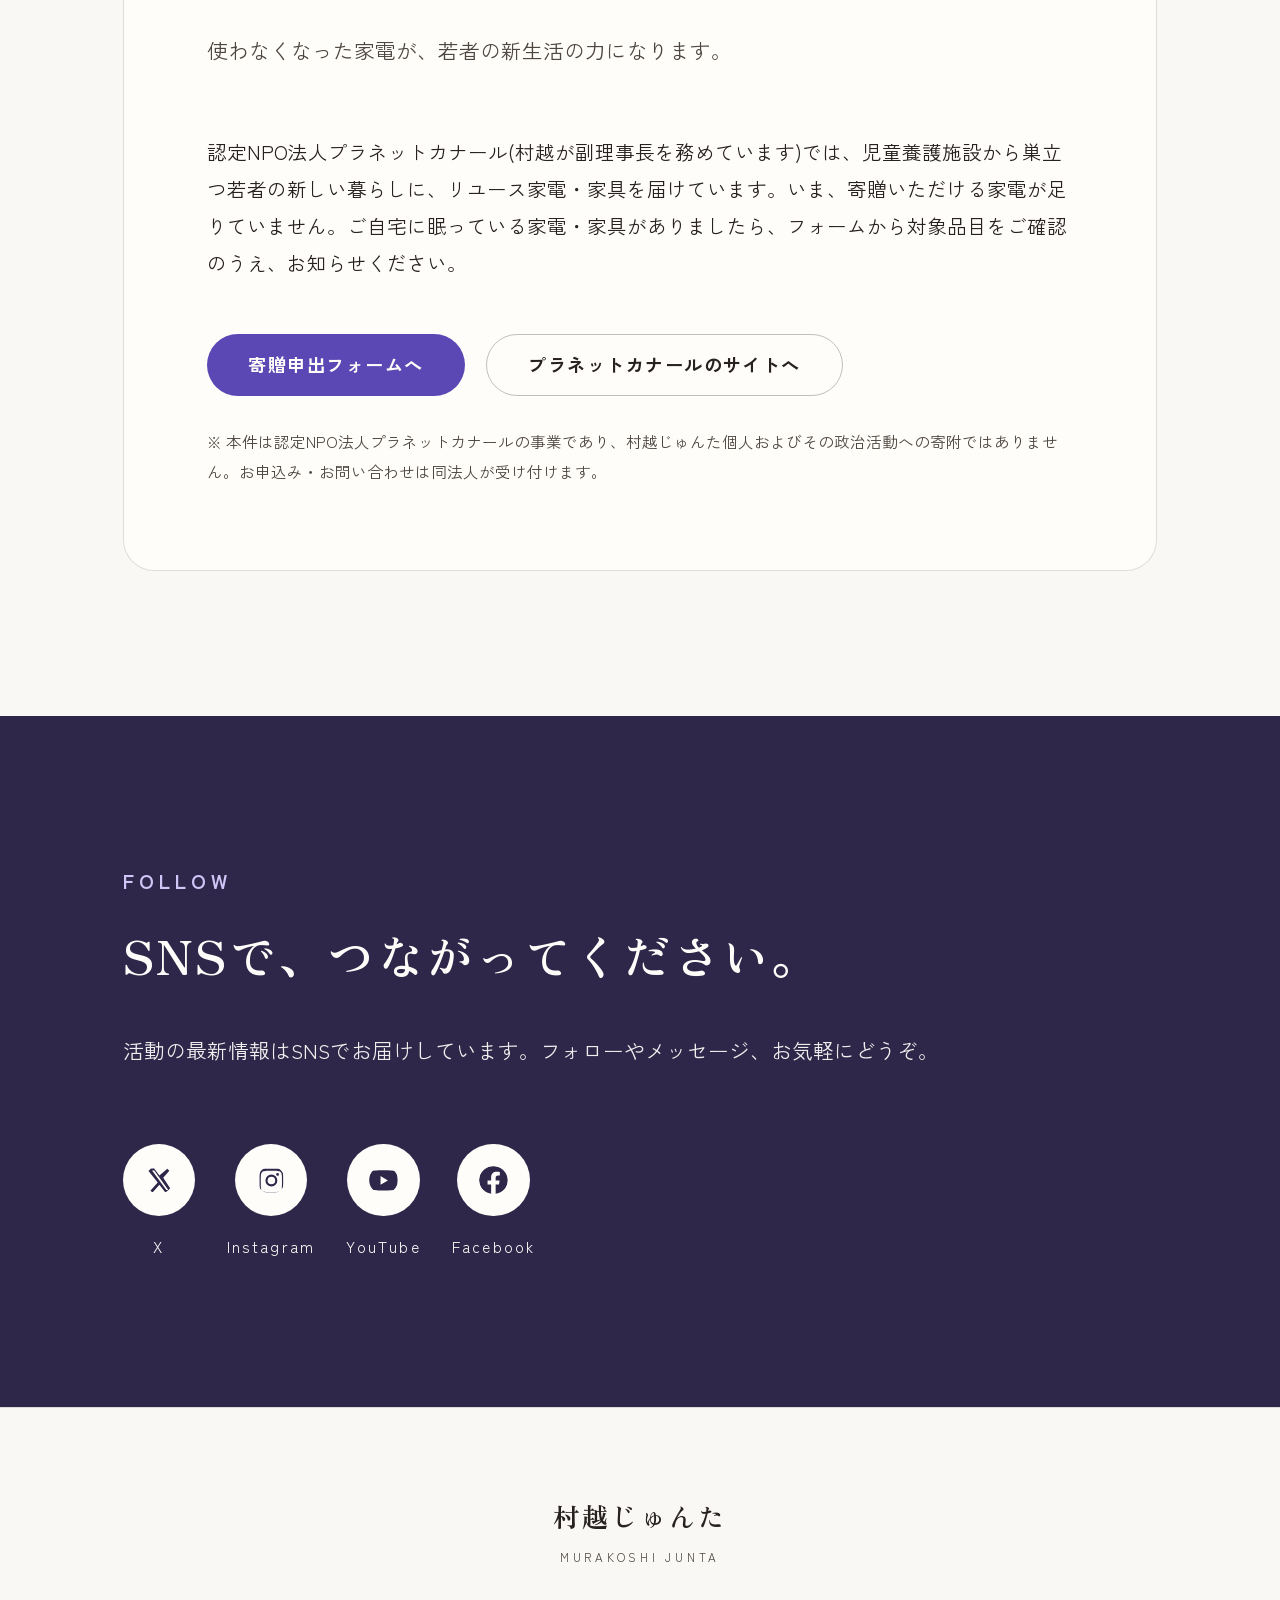
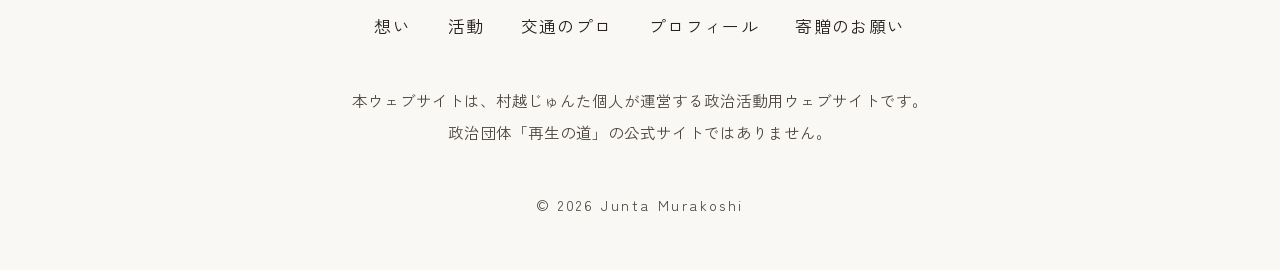
==== commit 35d45e6a: "本番公開の準備: 正規URL統一・自動デプロイ・robots/sitemap/404を追加 ドメイン junta-murakoshi.jp / Web公開フォルダ ~/www/seiji の確定を受け" ====
--- a/index.html
+++ b/index.html
@@ -6,11 +6,16 @@
 <meta name="robots" content="noindex, nofollow">
 <title>村越じゅんた 公式サイト｜府中に、むちゅう。</title>
 <meta name="description" content="村越じゅんた(むらこし じゅんた)公式サイト。交通コンサルタント20年。府中のまちで、毎週の清掃活動と子ども・若者への支援を続けています。">
+<link rel="canonical" href="https://junta-murakoshi.jp/">
 <meta property="og:type" content="website">
+<meta property="og:site_name" content="村越じゅんた 公式サイト">
+<meta property="og:locale" content="ja_JP">
+<meta property="og:url" content="https://junta-murakoshi.jp/">
 <meta property="og:title" content="村越じゅんた 公式サイト｜府中に、むちゅう。">
 <meta property="og:description" content="交通コンサルタント20年。府中のまちで、毎週の清掃活動と子ども・若者への支援を続けています。">
-<meta property="og:image" content="assets/img/ogp.png">
+<meta property="og:image" content="https://junta-murakoshi.jp/assets/img/ogp.png">
 <meta name="twitter:card" content="summary_large_image">
+<meta name="twitter:site" content="@musashinokj">
 <link rel="icon" href="assets/img/favicon-64.png" type="image/png">
 <link rel="apple-touch-icon" href="assets/img/apple-touch-icon.png">
 <link rel="preconnect" href="https://fonts.googleapis.com">
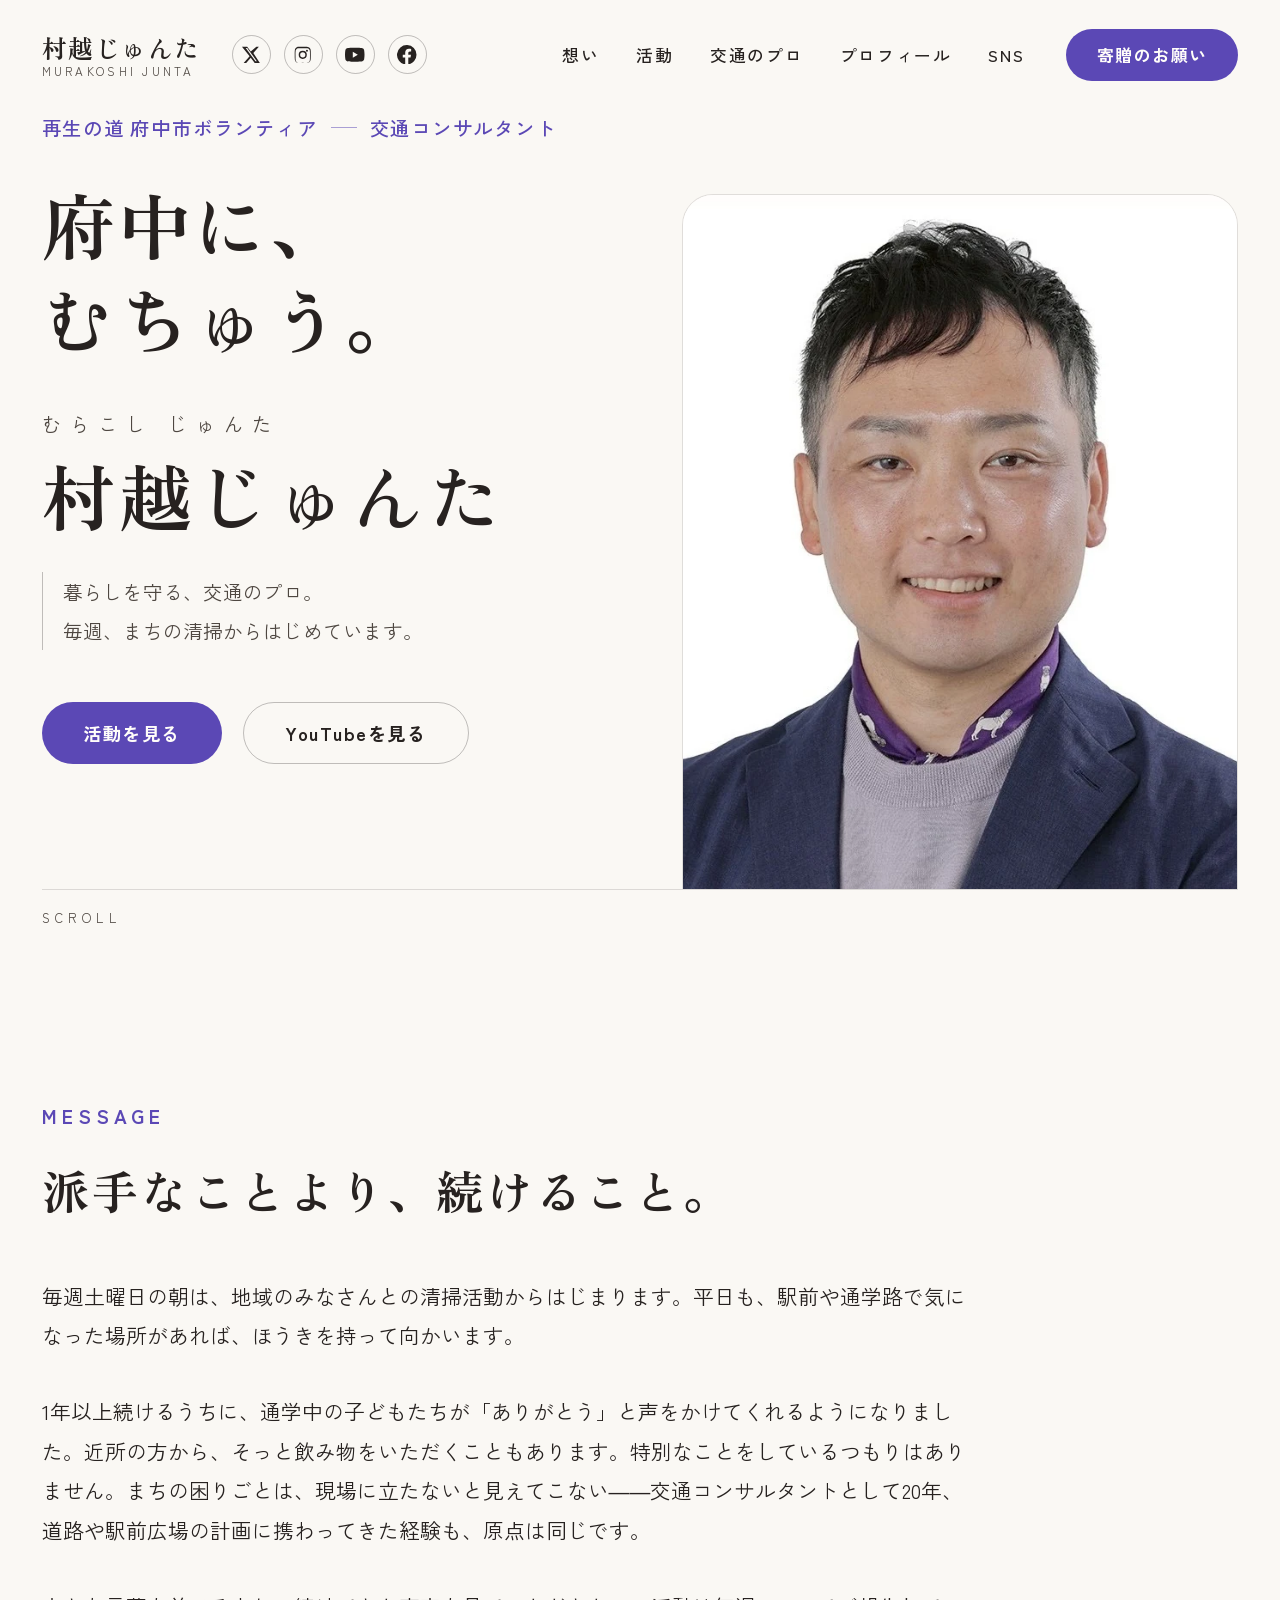
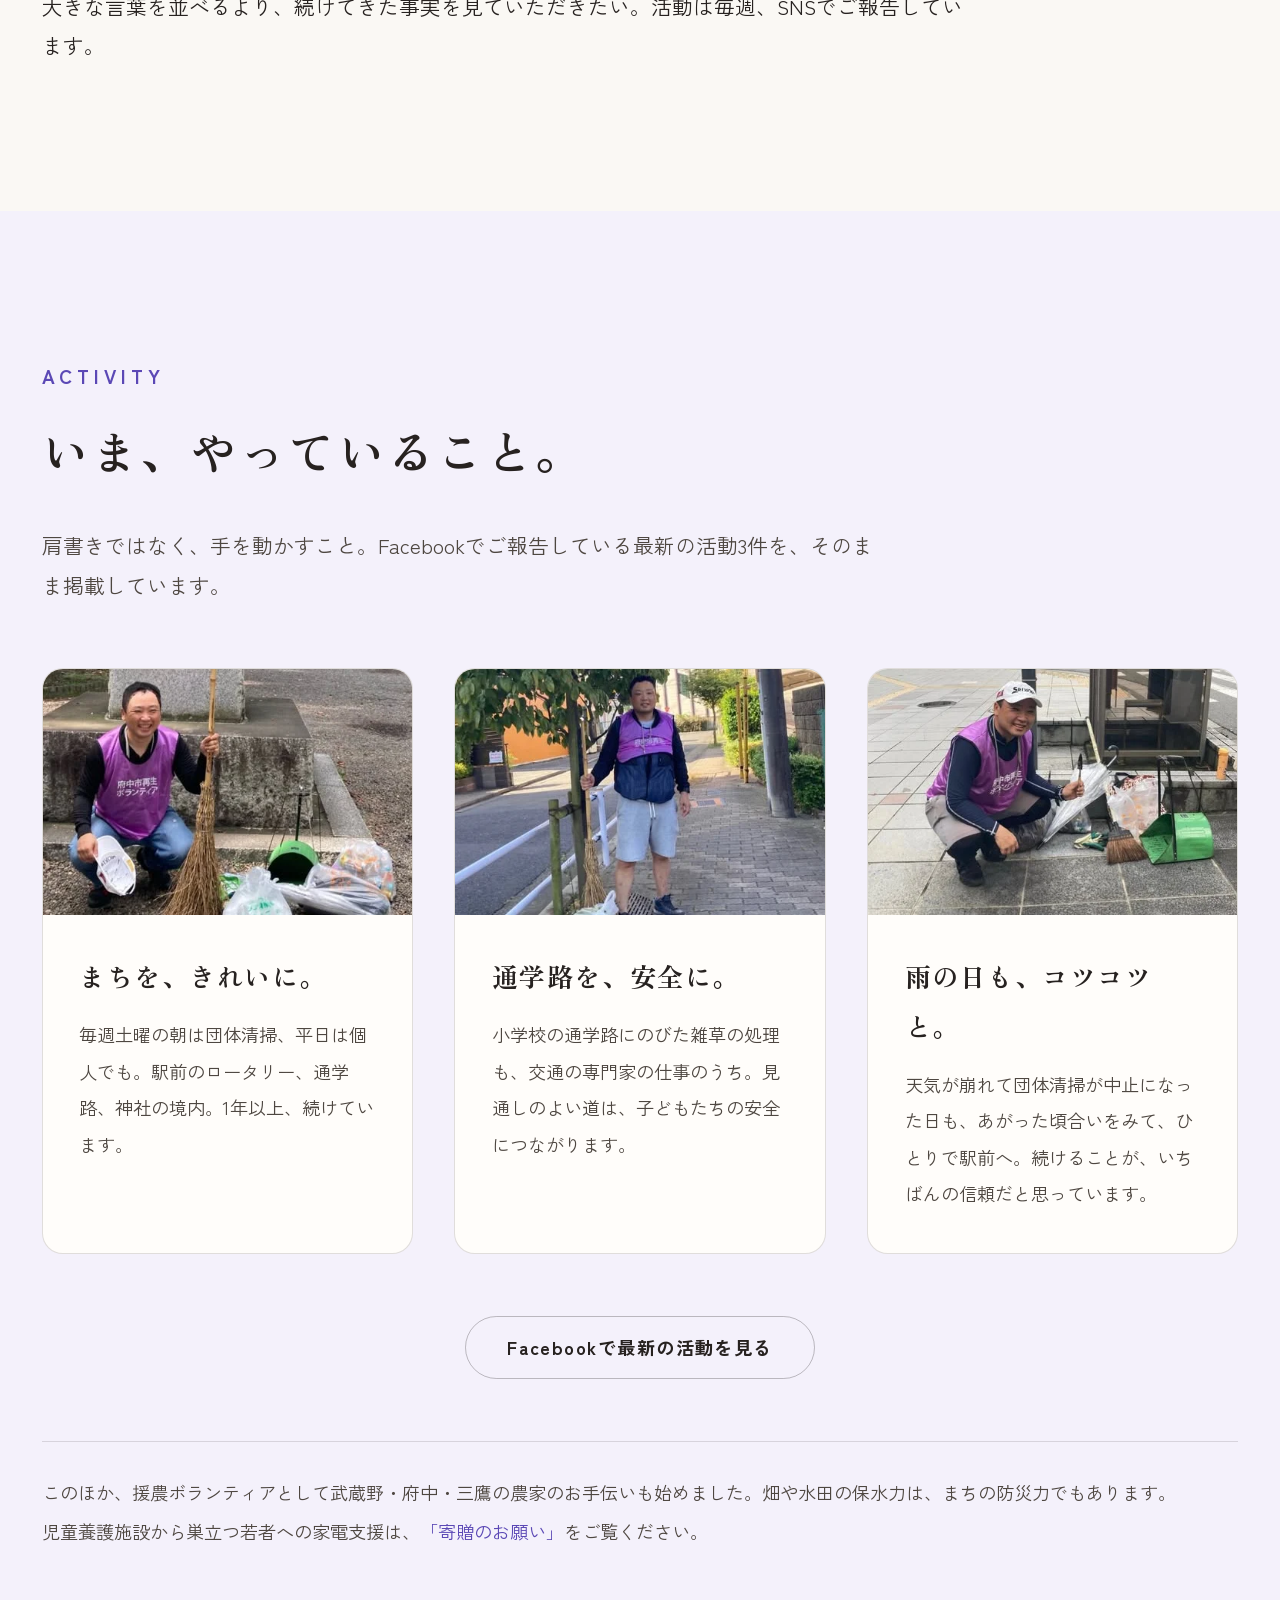
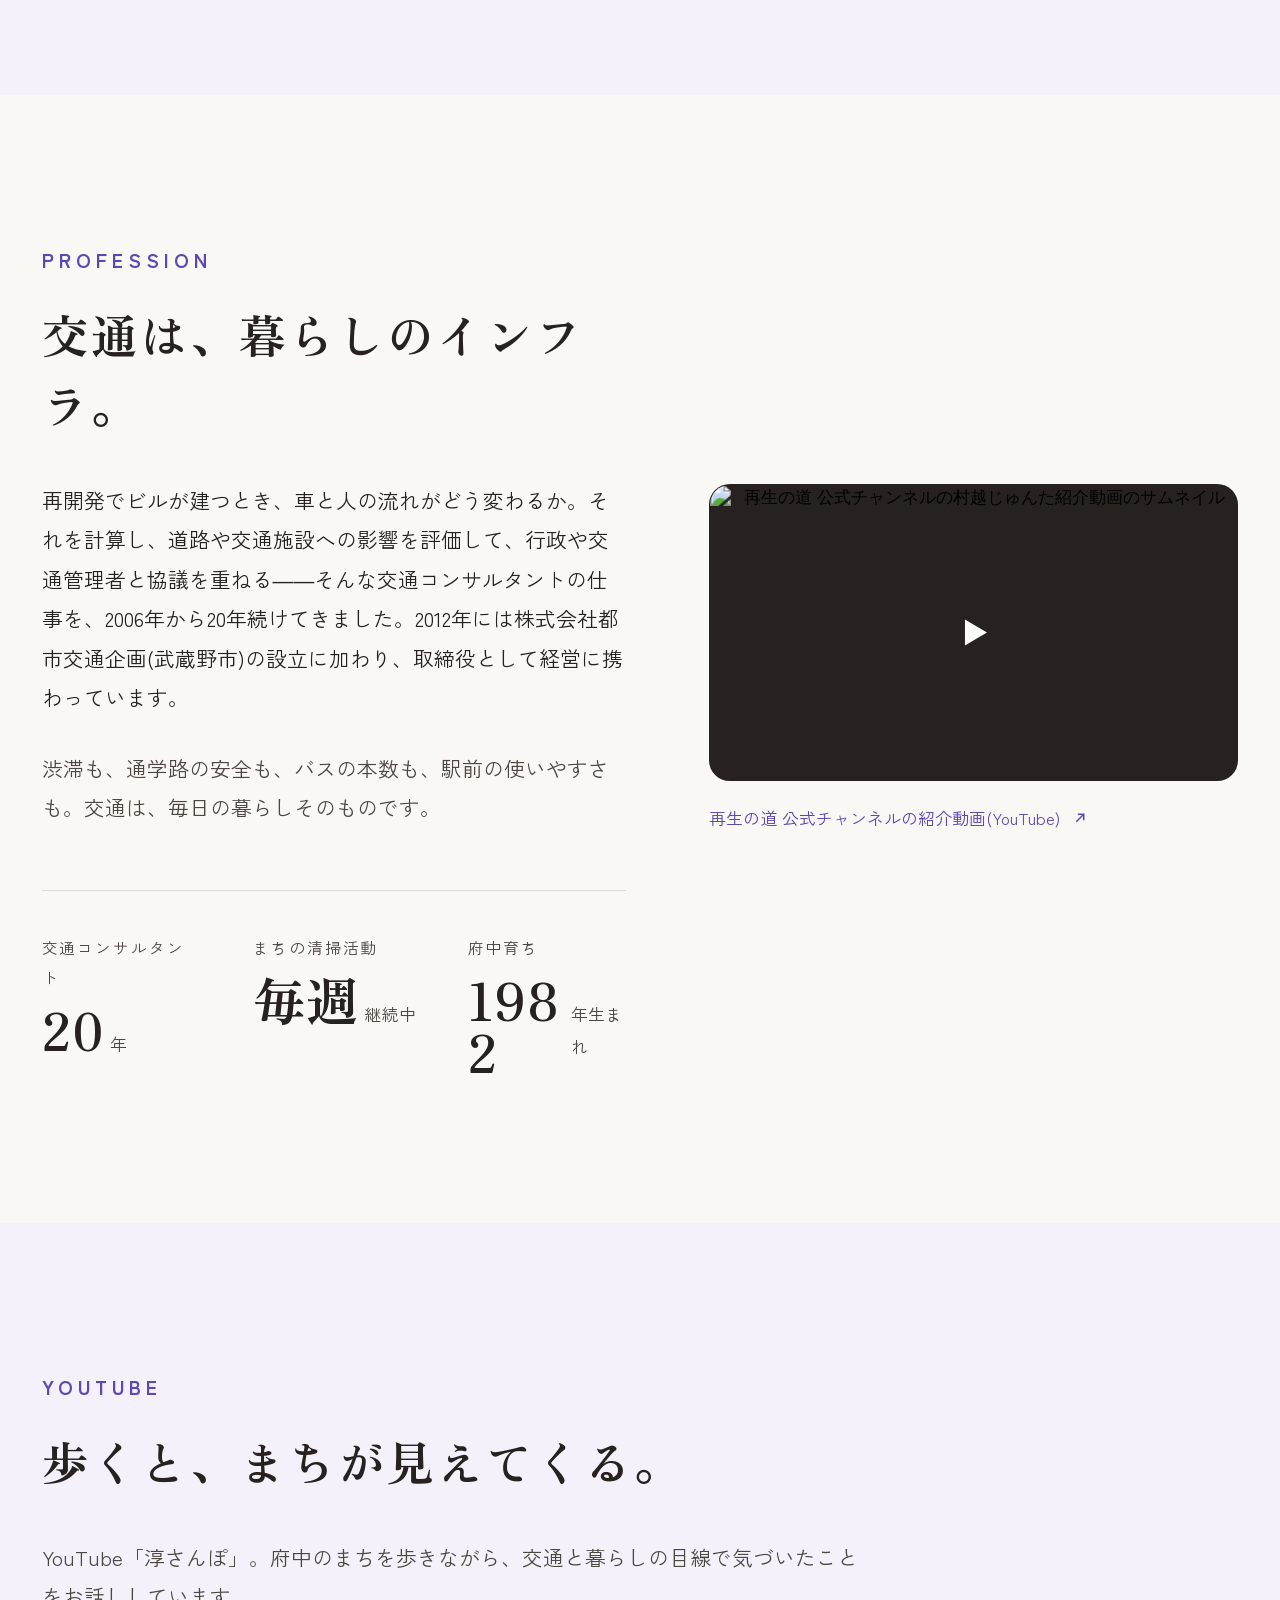
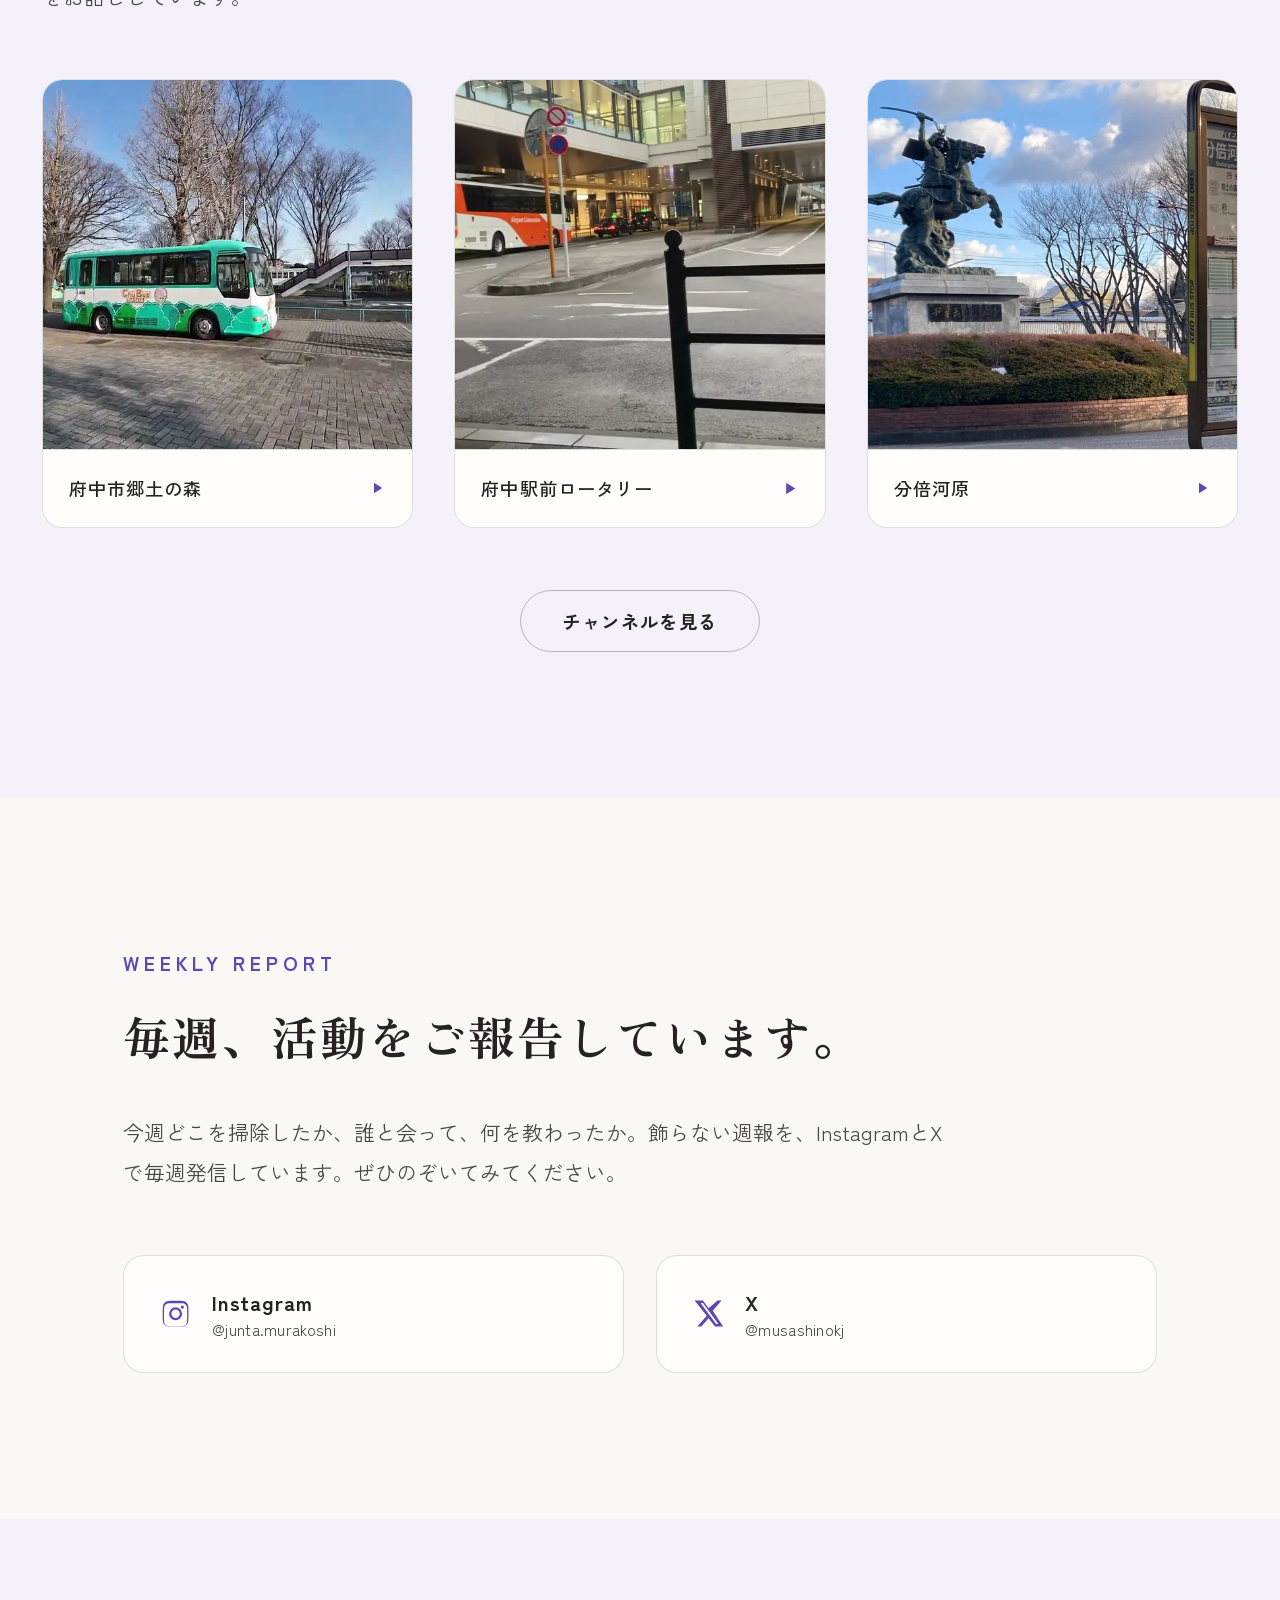
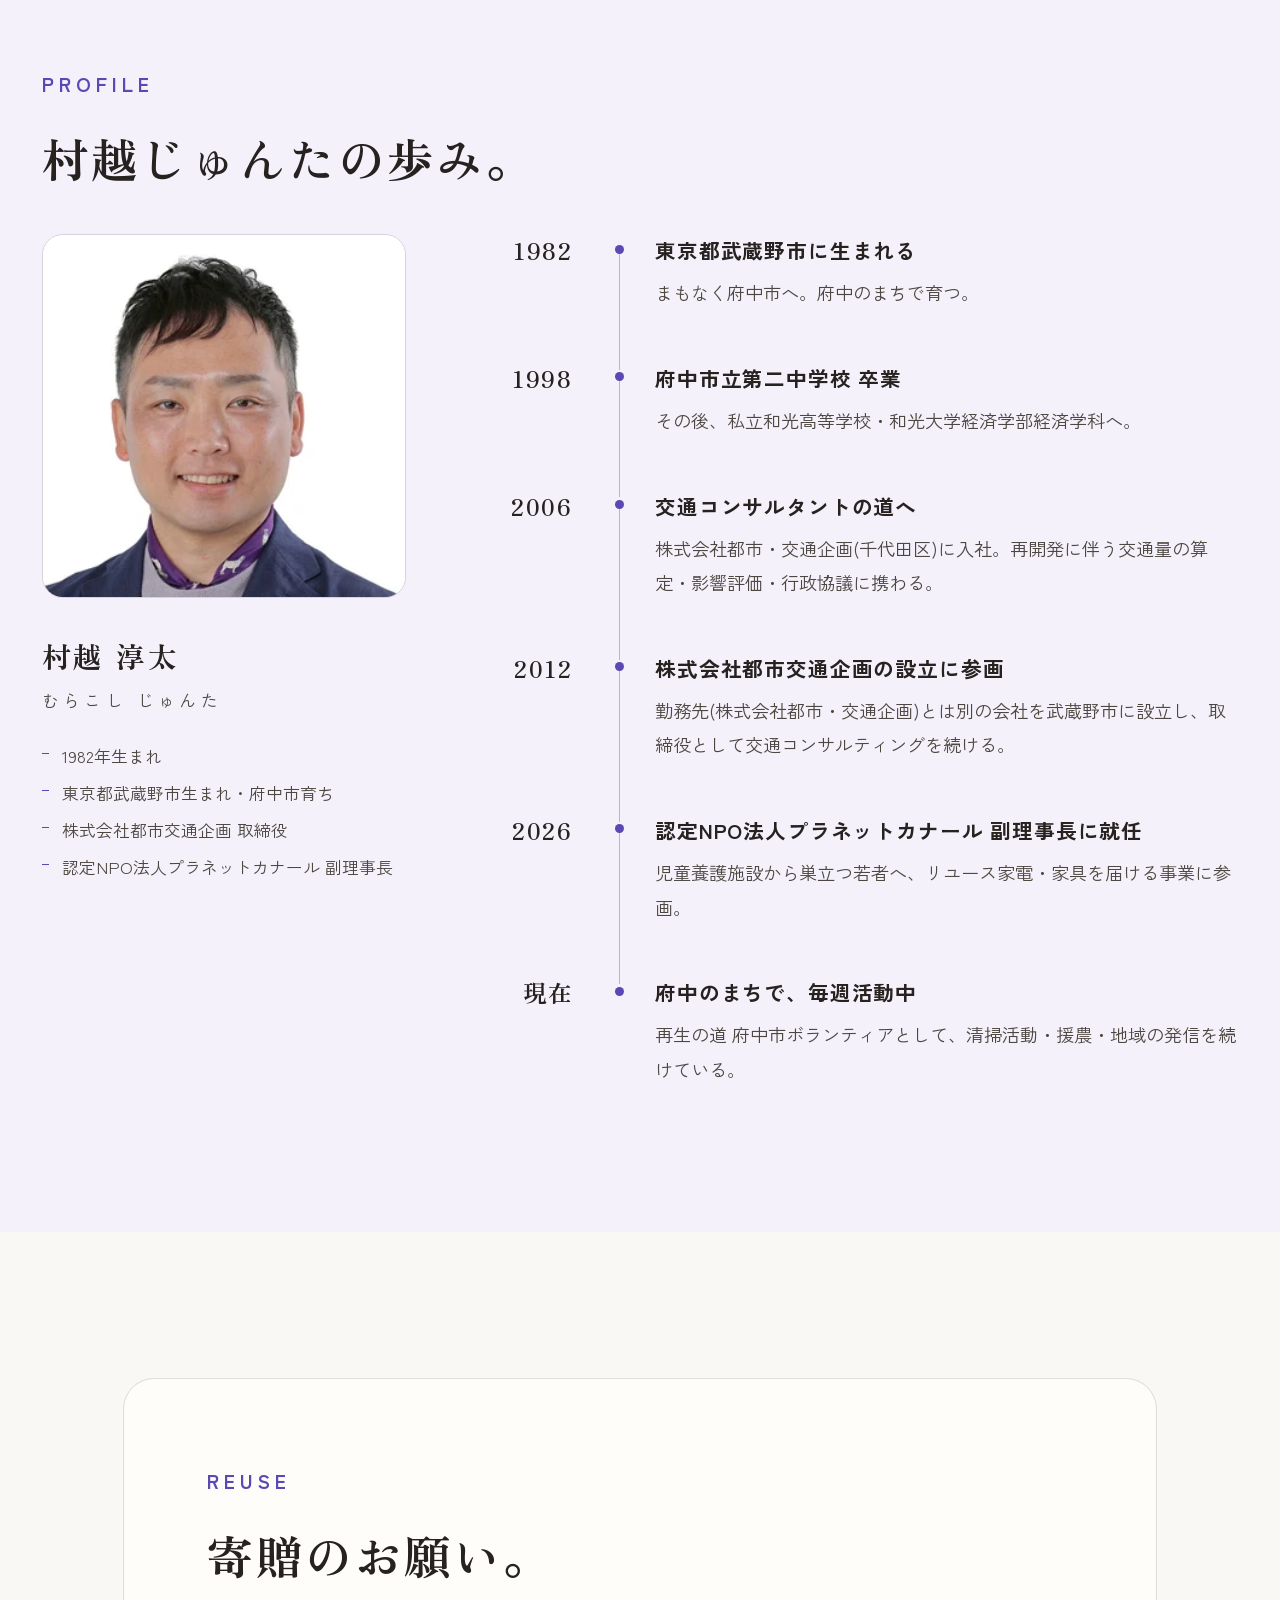
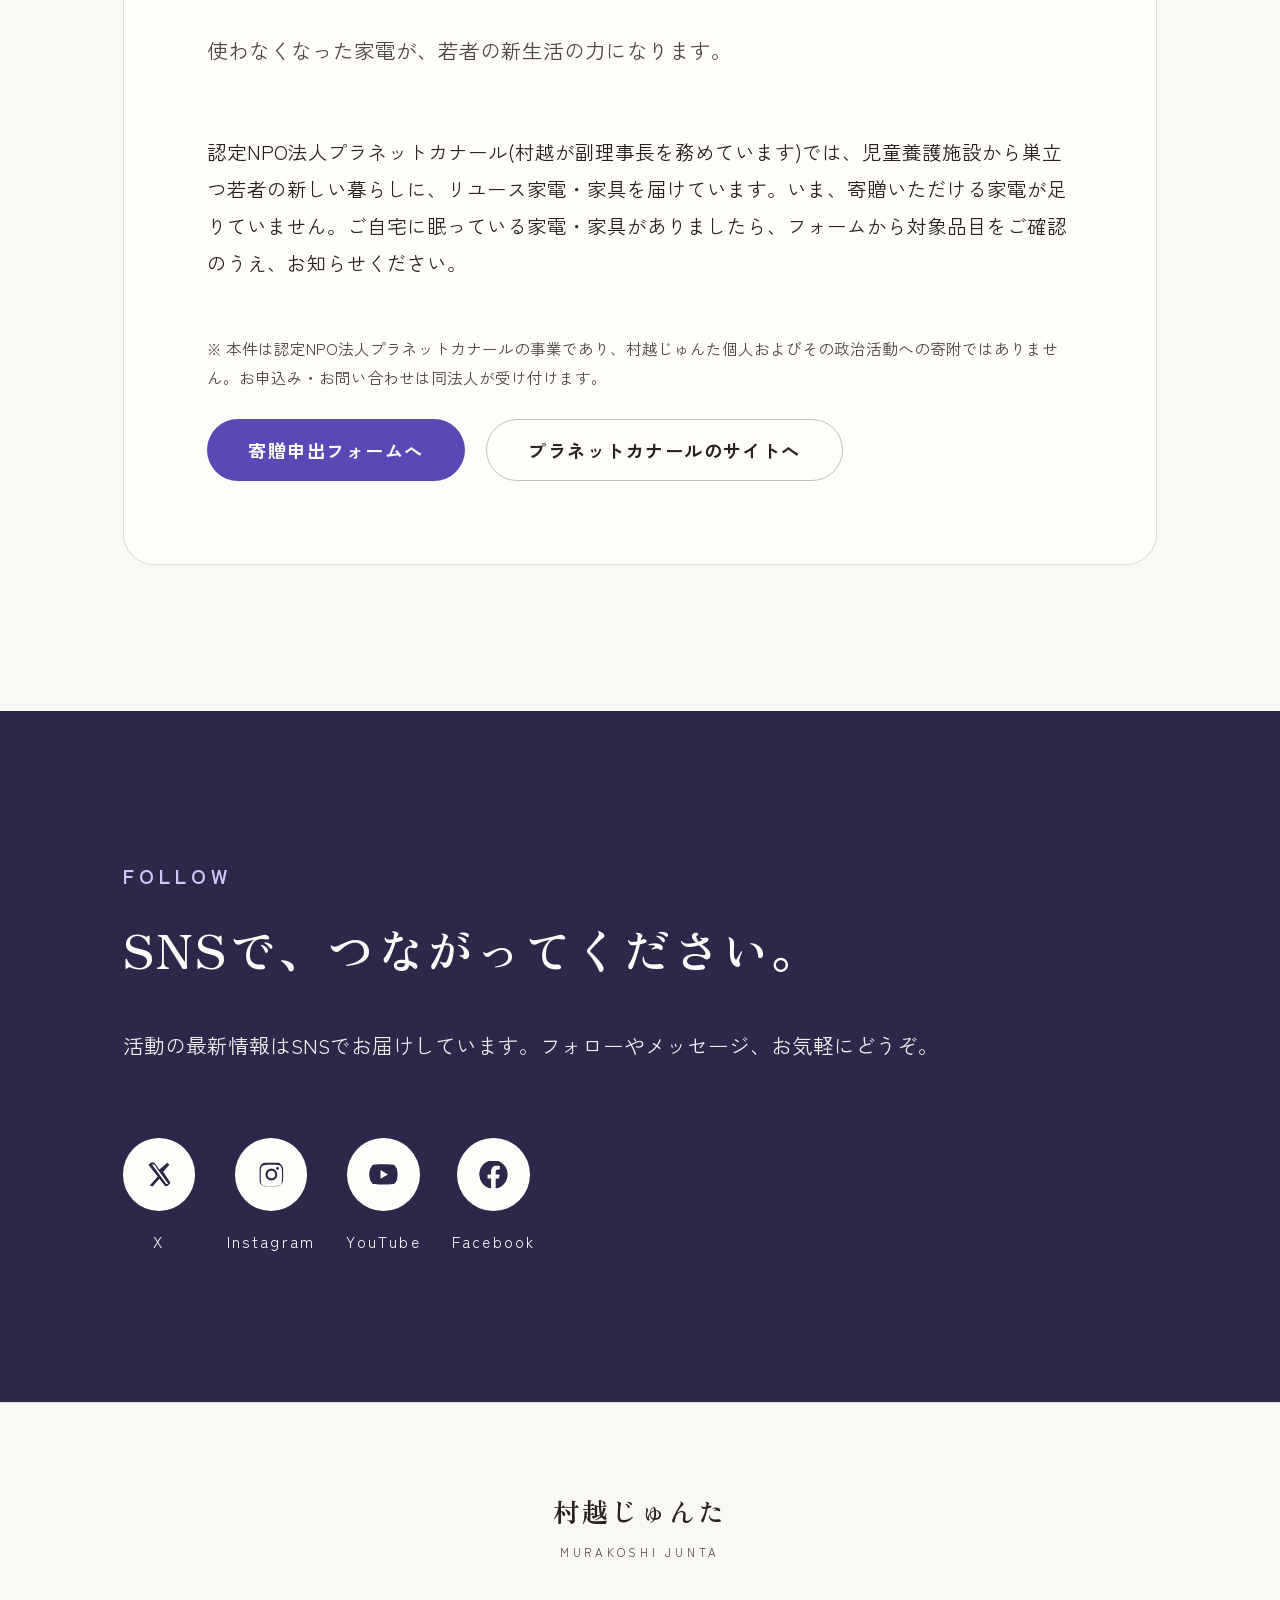
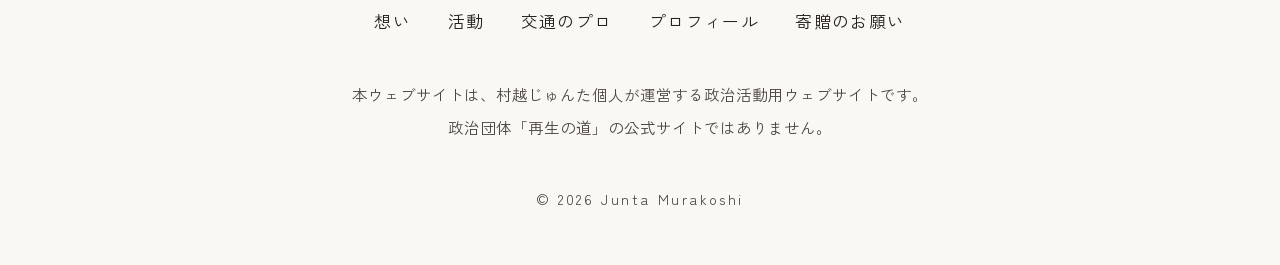
==== commit f3c65a50: "公開前レビュー3本の指摘対応(法務/技術/セキュリティ) ■ 法務(legal-officer) - 要修正1: Facebook投稿の無審査公開を遮断。取り込み先を master → staging" ====
--- a/index.html
+++ b/index.html
@@ -21,7 +21,7 @@
 <link rel="preconnect" href="https://fonts.googleapis.com">
 <link rel="preconnect" href="https://fonts.gstatic.com" crossorigin>
 <link href="https://fonts.googleapis.com/css2?family=Zen+Kaku+Gothic+New:wght@400;500;700&family=Zen+Old+Mincho:wght@600;700&display=swap" rel="stylesheet">
-<link rel="stylesheet" href="assets/css/style.css?v=20260915b">
+<link rel="stylesheet" href="assets/css/style.css?v=20261012a">
 </head>
 <body>
 
@@ -182,7 +182,6 @@
                   aria-label="動画を再生: 【再生の道】「暮らしを守る交通のプロ」交通専門コンサルタント・村越じゅんた(府中市)">
             <img class="ytlite__thumb" src="https://i.ytimg.com/vi/B7JWWvv4Uy0/maxresdefault.jpg"
                  width="1280" height="720" loading="lazy" referrerpolicy="no-referrer"
-                 onerror="this.onerror=null;this.src='https://i.ytimg.com/vi/B7JWWvv4Uy0/hqdefault.jpg';"
                  alt="再生の道 公式チャンネルの村越じゅんた紹介動画のサムネイル">
             <span class="ytlite__play" aria-hidden="true"></span>
           </button>
@@ -273,7 +272,7 @@
         </li>
         <li class="timeline__item">
           <span class="timeline__year">2012</span>
-          <div class="timeline__body"><h3>株式会社都市交通企画を設立</h3><p>勤務先(株式会社都市・交通企画)とは別の会社を武蔵野市に設立し、取締役として交通コンサルティングを続ける。</p></div>
+          <div class="timeline__body"><h3>株式会社都市交通企画の設立に参画</h3><p>勤務先(株式会社都市・交通企画)とは別の会社を武蔵野市に設立し、取締役として交通コンサルティングを続ける。</p></div>
         </li>
         <li class="timeline__item">
           <span class="timeline__year">2026</span>
@@ -292,15 +291,15 @@
 <section class="section" id="reuse">
   <div class="container container--narrow">
     <div class="reuse__box">
-      <p class="section__kicker">DONATION</p>
+      <p class="section__kicker">REUSE</p>
       <h2 class="section__title">寄贈のお願い。</h2>
       <p class="section__lead">使わなくなった家電が、若者の新生活の力になります。</p>
       <p class="reuse__text">認定NPO法人プラネットカナール(村越が副理事長を務めています)では、児童養護施設から巣立つ若者の新しい暮らしに、リユース家電・家具を届けています。いま、寄贈いただける家電が足りていません。ご自宅に眠っている家電・家具がありましたら、フォームから対象品目をご確認のうえ、お知らせください。</p>
+      <p class="reuse__note">※ 本件は認定NPO法人プラネットカナールの事業であり、村越じゅんた個人およびその政治活動への寄附ではありません。お申込み・お問い合わせは同法人が受け付けます。</p>
       <div class="reuse__actions">
         <a class="btn btn--solid" href="https://docs.google.com/forms/d/e/1FAIpQLSe4DnVeYI9LdldJdtuti_cgeQETK0g8HhqURRJVZ_h4wasCOg/viewform" target="_blank" rel="noopener">寄贈申出フォームへ</a>
         <a class="btn btn--ghost" href="https://planetcanal.org/" target="_blank" rel="noopener">プラネットカナールのサイトへ</a>
       </div>
-      <p class="reuse__note">※ 本件は認定NPO法人プラネットカナールの事業であり、村越じゅんた個人およびその政治活動への寄附ではありません。お申込み・お問い合わせは同法人が受け付けます。</p>
     </div>
   </div>
 </section>
--- a/assets/css/style.css
+++ b/assets/css/style.css
@@ -404,8 +404,10 @@
   padding:64px;
 }
 .reuse__text{ margin:0 0 40px; font-size:15px; }
-.reuse__actions{ display:flex; gap:16px; flex-wrap:wrap; margin-bottom:24px; }
+.reuse__actions{ display:flex; gap:16px; flex-wrap:wrap; }
 .reuse__note{ margin:0; font-size:12px; color:var(--ink-soft); }
+/* 打ち消し注記はCTAボタンより前に置く(政治献金と誤認されないため)。間隔を確保する */
+.reuse__note + .reuse__actions{ margin-top:20px; }
 
 /* ---------- contact (深紫紺の契約面) ---------- */
 .section--contact{ background:var(--dark); }
